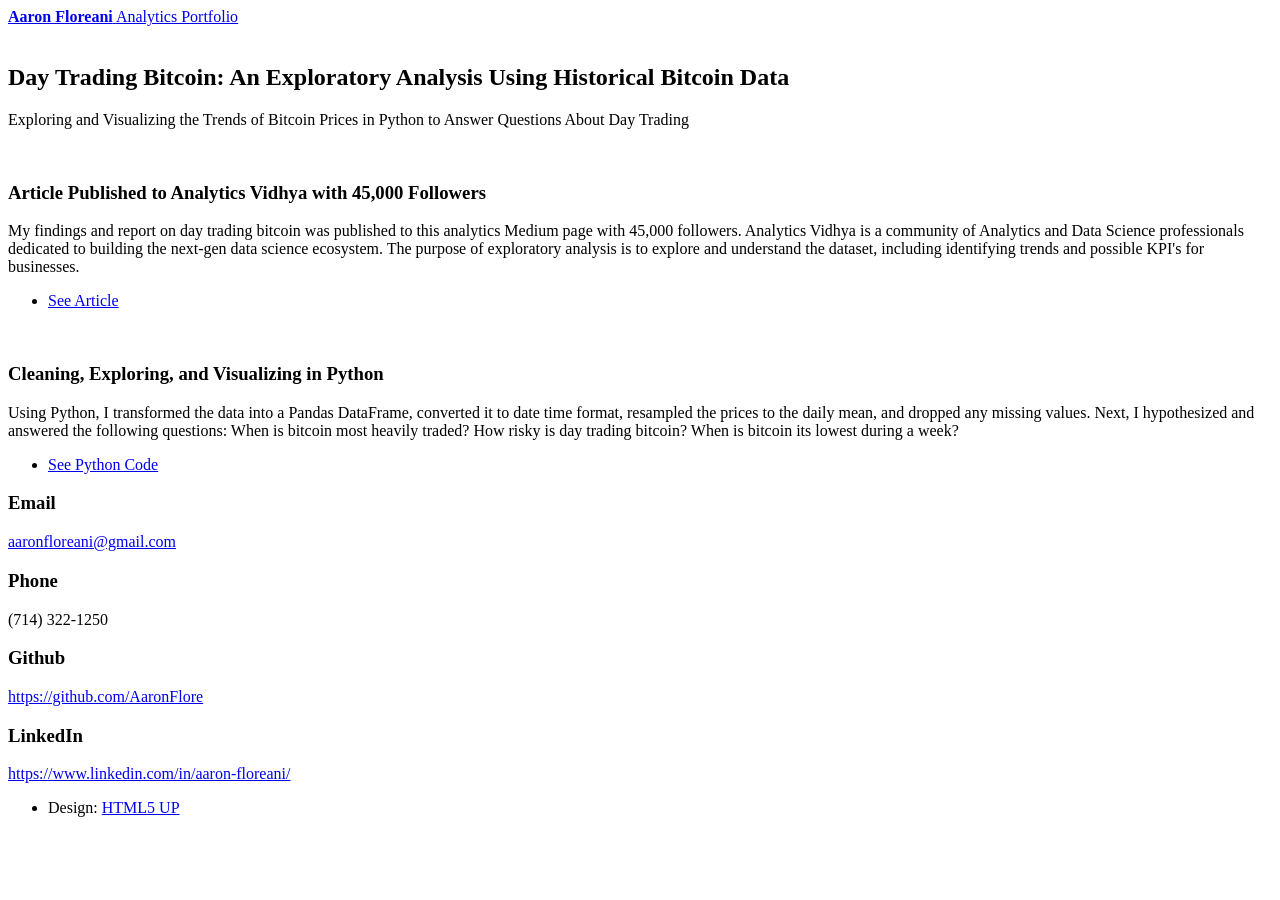
==== landing.html @ 917dc2bc "Add files via upload Initial Commit" ====
<!DOCTYPE HTML>
<!--
	Forty by HTML5 UP
	html5up.net | @ajlkn
	Free for personal and commercial use under the CCA 3.0 license (html5up.net/license)
-->
<html>
	<head>
		<title>Landing - Forty by HTML5 UP</title>
		<meta charset="utf-8" />
		<meta name="viewport" content="width=device-width, initial-scale=1, user-scalable=no" />
		<link rel="stylesheet" href="assets/css/main.css" />
		<noscript><link rel="stylesheet" href="assets/css/noscript.css" /></noscript>
	</head>
	<body class="is-preload">

		<!-- Wrapper -->
			<div id="wrapper">

				<!-- Header -->
				<!-- Note: The "styleN" class below should match that of the banner element. -->
					<header id="header" class="alt style1">
						<a href="index.html" class="logo"><strong>Aaron Floreani</strong> <span>Analytics Portfolio</span></a>
						
					</header>

				

				<!-- Banner -->
				<!-- Note: The "styleN" class below should match that of the header element. -->
					<section id="banner" class="style1">
						<div class="inner">
							<span class="image">
								<img src="images/pic07.jpg" alt="" />
							</span>
							<header class="major">
								<h1>Day Trading Bitcoin: An Exploratory Analysis Using Historical Bitcoin Data</h1>
							</header>
							<div class="content">
								<p>Exploring and Visualizing the Trends of Bitcoin Prices in Python to Answer Questions About Day Trading</p>
							</div>
						</div>
					</section>

				<!-- Main -->
					<div id="main">

						<!-- Two -->
							<section id="two" class="spotlights">
								<section>
									<a href="generic.html" class="image">
										<img src="images/pic01.jpg" alt="" data-position="center center" />
									</a>
									<div class="content">
										<div class="inner">
											<header class="major">
												<h3>Article Published to Analytics Vidhya with 45,000 Followers</h3>
											</header>
											<p> My findings and report on day trading bitcoin was published to this analytics Medium page with 45,000 followers. Analytics Vidhya is a community of Analytics and Data Science professionals dedicated to building the next-gen data science ecosystem. The purpose of exploratory analysis is to explore and understand the dataset, including identifying trends and possible KPI's for businesses. </p>
											<ul class="actions">
												<li><a href="https://medium.com/analytics-vidhya/day-trading-bitcoin-an-exploratory-analysis-using-historical-bitcoin-data-c0865383ebf5" class="button">See Article</a></li>
											</ul>
										</div>
									</div>
								</section>
								<section>
									<a href="generic.html" class="image">
										<img src="images/pic13.jpg" alt="" data-position="top center" />
									</a>
									<div class="content">
										<div class="inner">
											<header class="major">
												<h3>Cleaning, Exploring, and Visualizing in Python</h3>
											</header>
											<p> Using Python, I transformed the data into a Pandas DataFrame, converted it to date time format, resampled the prices to the daily mean, and dropped any missing values. Next, I hypothesized and answered the following questions: When is bitcoin most heavily traded? How risky is day trading bitcoin? When is bitcoin its lowest during a week?</p>
											<ul class="actions">
												<li><a href="https://github.com/AaronFlore/Bitcoin-Exploratory-Data-Analysis-Project" class="button">See Python Code</a></li>
											</ul>
										</div>
									</div>
								</section>
								
							</section>

					</div>

				<!-- Contact -->
				<section id="contact">
					<div class="inner">
						
						<section class="split">
							<section>
								<div class="contact-method">
									<span class="icon solid alt fa-envelope"></span>
									<h3>Email</h3>
									<a href="mailto:aaronfloreani@gmail.com">aaronfloreani@gmail.com</a>
								</div>
							</section>
							<section>
								<div class="contact-method">
									<span class="icon solid alt fa-phone"></span>
									<h3>Phone</h3>
									<span>(714) 322-1250 </span>
								</div>
							</section>
							<section>
								<div class="contact-method">
									<span class="icon brands alt fa-github"></span>
									<h3>Github</h3>
									<a href="https://github.com/AaronFlore"> https://github.com/AaronFlore</a>
								</div>
							</section>
							<section>
								<div class="contact-method">
									<span class="icon brands alt fa-linkedin-in"></span>
									<h3>LinkedIn</h3>
									<a href="https://www.linkedin.com/in/aaron-floreani/">https://www.linkedin.com/in/aaron-floreani/</a>
								</div>
							</section>
						</section>
					</div>
				</section>

				<!-- Footer -->
					<footer id="footer">
						<div class="inner">
							<ul class="copyright">
								<li>Design: <a href="https://html5up.net">HTML5 UP</a></li>
							</ul>
						</div>
					</footer>

			</div>

		<!-- Scripts -->
			<script src="assets/js/jquery.min.js"></script>
			<script src="assets/js/jquery.scrolly.min.js"></script>
			<script src="assets/js/jquery.scrollex.min.js"></script>
			<script src="assets/js/browser.min.js"></script>
			<script src="assets/js/breakpoints.min.js"></script>
			<script src="assets/js/util.js"></script>
			<script src="assets/js/main.js"></script>

	</body>
</html>
---- assets/css/main.css ----
@import url(fontawesome-all.min.css);
@import url("https://fonts.googleapis.com/css?family=Source+Sans+Pro:300,300italic,600,600italic");

/*
	Forty by HTML5 UP
	html5up.net | @ajlkn
	Free for personal and commercial use under the CCA 3.0 license (html5up.net/license)
*/

html, body, div, span, applet, object,
iframe, h1, h2, h3, h4, h5, h6, p, blockquote,
pre, a, abbr, acronym, address, big, cite,
code, del, dfn, em, img, ins, kbd, q, s, samp,
small, strike, strong, sub, sup, tt, var, b,
u, i, center, dl, dt, dd, ol, ul, li, fieldset,
form, label, legend, table, caption, tbody,
tfoot, thead, tr, th, td, article, aside,
canvas, details, embed, figure, figcaption,
footer, header, hgroup, menu, nav, output, ruby,
section, summary, time, mark, audio, video {
	margin: 0;
	padding: 0;
	border: 0;
	font-size: 100%;
	font: inherit;
	vertical-align: baseline;}

article, aside, details, figcaption, figure,
footer, header, hgroup, menu, nav, section {
	display: block;}

body {
	line-height: 1;
}

ol, ul {
	list-style: none;
}

blockquote, q {
	quotes: none;
}

	blockquote:before, blockquote:after, q:before, q:after {
		content: '';
		content: none;
	}

table {
	border-collapse: collapse;
	border-spacing: 0;
}

body {
	-webkit-text-size-adjust: none;
}

mark {
	background-color: transparent;
	color: inherit;
}

input::-moz-focus-inner {
	border: 0;
	padding: 0;
}

input, select, textarea {
	-moz-appearance: none;
	-webkit-appearance: none;
	-ms-appearance: none;
	appearance: none;
}

/* Basic */

	@-ms-viewport {
		width: device-width;
	}

	body {
		-ms-overflow-style: scrollbar;
	}

	@media screen and (max-width: 480px) {

		html, body {
			min-width: 320px;
		}

	}

	html {
		box-sizing: border-box;
	}

	*, *:before, *:after {
		box-sizing: inherit;
	}

	body {
		background: #242943;
	}

		body.is-preload *, body.is-preload *:before, body.is-preload *:after {
			-moz-animation: none !important;
			-webkit-animation: none !important;
			-ms-animation: none !important;
			animation: none !important;
			-moz-transition: none !important;
			-webkit-transition: none !important;
			-ms-transition: none !important;
			transition: none !important;
		}

/* Type */

	body, input, select, textarea {
		color: #ffffff;
		font-family: "Source Sans Pro", Helvetica, sans-serif;
		font-size: 17pt;
		font-weight: 300;
		letter-spacing: 0.025em;
		line-height: 1.65;
	}

		@media screen and (max-width: 1680px) {

			body, input, select, textarea {
				font-size: 14pt;
			}

		}

		@media screen and (max-width: 1280px) {

			body, input, select, textarea {
				font-size: 12pt;
			}

		}

		@media screen and (max-width: 360px) {

			body, input, select, textarea {
				font-size: 11pt;
			}

		}

	a {
		-moz-transition: color 0.2s ease-in-out, border-bottom-color 0.2s ease-in-out;
		-webkit-transition: color 0.2s ease-in-out, border-bottom-color 0.2s ease-in-out;
		-ms-transition: color 0.2s ease-in-out, border-bottom-color 0.2s ease-in-out;
		transition: color 0.2s ease-in-out, border-bottom-color 0.2s ease-in-out;
		border-bottom: dotted 1px;
		color: inherit;
		text-decoration: none;
	}

		a:hover {
			border-bottom-color: transparent;
			color: #9bf1ff !important;
		}

		a:active {
			color: #53e3fb !important;
		}

	strong, b {
		color: #ffffff;
		font-weight: 600;
	}

	em, i {
		font-style: italic;
	}

	p {
		margin: 0 0 2em 0;
	}

	h1, h2, h3, h4, h5, h6 {
		color: #ffffff;
		font-weight: 600;
		line-height: 1.65;
		margin: 0 0 1em 0;
	}

		h1 a, h2 a, h3 a, h4 a, h5 a, h6 a {
			color: inherit;
			border-bottom: 0;
		}

	h1 {
		font-size: 2.5em;
	}

	h2 {
		font-size: 1.75em;
	}

	h3 {
		font-size: 1.35em;
	}

	h4 {
		font-size: 1.1em;
	}

	h5 {
		font-size: 0.9em;
	}

	h6 {
		font-size: 0.7em;
	}

	@media screen and (max-width: 736px) {

		h1 {
			font-size: 2em;
		}

		h2 {
			font-size: 1.5em;
		}

		h3 {
			font-size: 1.25em;
		}

	}

	sub {
		font-size: 0.8em;
		position: relative;
		top: 0.5em;
	}

	sup {
		font-size: 0.8em;
		position: relative;
		top: -0.5em;
	}

	blockquote {
		border-left: solid 4px rgba(212, 212, 255, 0.1);
		font-style: italic;
		margin: 0 0 2em 0;
		padding: 0.5em 0 0.5em 2em;
	}

	code {
		background: rgba(212, 212, 255, 0.035);
		font-family: "Courier New", monospace;
		font-size: 0.9em;
		margin: 0 0.25em;
		padding: 0.25em 0.65em;
	}

	pre {
		-webkit-overflow-scrolling: touch;
		font-family: "Courier New", monospace;
		font-size: 0.9em;
		margin: 0 0 2em 0;
	}

		pre code {
			display: block;
			line-height: 1.75;
			padding: 1em 1.5em;
			overflow-x: auto;
		}

	hr {
		border: 0;
		border-bottom: solid 1px rgba(212, 212, 255, 0.1);
		margin: 2em 0;
	}

		hr.major {
			margin: 3em 0;
		}

	.align-left {
		text-align: left;
	}

	.align-center {
		text-align: center;
	}

	.align-right {
		text-align: right;
	}

/* Row */

	.row {
		display: flex;
		flex-wrap: wrap;
		box-sizing: border-box;
		align-items: stretch;
	}

		.row > * {
			box-sizing: border-box;
		}

		.row.gtr-uniform > * > :last-child {
			margin-bottom: 0;
		}

		.row.aln-left {
			justify-content: flex-start;
		}

		.row.aln-center {
			justify-content: center;
		}

		.row.aln-right {
			justify-content: flex-end;
		}

		.row.aln-top {
			align-items: flex-start;
		}

		.row.aln-middle {
			align-items: center;
		}

		.row.aln-bottom {
			align-items: flex-end;
		}

		.row > .imp {
			order: -1;
		}

		.row > .col-1 {
			width: 8.33333%;
		}

		.row > .off-1 {
			margin-left: 8.33333%;
		}

		.row > .col-2 {
			width: 16.66667%;
		}

		.row > .off-2 {
			margin-left: 16.66667%;
		}

		.row > .col-3 {
			width: 25%;
		}

		.row > .off-3 {
			margin-left: 25%;
		}

		.row > .col-4 {
			width: 33.33333%;
		}

		.row > .off-4 {
			margin-left: 33.33333%;
		}

		.row > .col-5 {
			width: 41.66667%;
		}

		.row > .off-5 {
			margin-left: 41.66667%;
		}

		.row > .col-6 {
			width: 50%;
		}

		.row > .off-6 {
			margin-left: 50%;
		}

		.row > .col-7 {
			width: 58.33333%;
		}

		.row > .off-7 {
			margin-left: 58.33333%;
		}

		.row > .col-8 {
			width: 66.66667%;
		}

		.row > .off-8 {
			margin-left: 66.66667%;
		}

		.row > .col-9 {
			width: 75%;
		}

		.row > .off-9 {
			margin-left: 75%;
		}

		.row > .col-10 {
			width: 83.33333%;
		}

		.row > .off-10 {
			margin-left: 83.33333%;
		}

		.row > .col-11 {
			width: 91.66667%;
		}

		.row > .off-11 {
			margin-left: 91.66667%;
		}

		.row > .col-12 {
			width: 100%;
		}

		.row > .off-12 {
			margin-left: 100%;
		}

		.row.gtr-0 {
			margin-top: 0;
			margin-left: 0em;
		}

			.row.gtr-0 > * {
				padding: 0 0 0 0em;
			}

			.row.gtr-0.gtr-uniform {
				margin-top: 0em;
			}

				.row.gtr-0.gtr-uniform > * {
					padding-top: 0em;
				}

		.row.gtr-25 {
			margin-top: 0;
			margin-left: -0.5em;
		}

			.row.gtr-25 > * {
				padding: 0 0 0 0.5em;
			}

			.row.gtr-25.gtr-uniform {
				margin-top: -0.5em;
			}

				.row.gtr-25.gtr-uniform > * {
					padding-top: 0.5em;
				}

		.row.gtr-50 {
			margin-top: 0;
			margin-left: -1em;
		}

			.row.gtr-50 > * {
				padding: 0 0 0 1em;
			}

			.row.gtr-50.gtr-uniform {
				margin-top: -1em;
			}

				.row.gtr-50.gtr-uniform > * {
					padding-top: 1em;
				}

		.row {
			margin-top: 0;
			margin-left: -2em;
		}

			.row > * {
				padding: 0 0 0 2em;
			}

			.row.gtr-uniform {
				margin-top: -2em;
			}

				.row.gtr-uniform > * {
					padding-top: 2em;
				}

		.row.gtr-150 {
			margin-top: 0;
			margin-left: -3em;
		}

			.row.gtr-150 > * {
				padding: 0 0 0 3em;
			}

			.row.gtr-150.gtr-uniform {
				margin-top: -3em;
			}

				.row.gtr-150.gtr-uniform > * {
					padding-top: 3em;
				}

		.row.gtr-200 {
			margin-top: 0;
			margin-left: -4em;
		}

			.row.gtr-200 > * {
				padding: 0 0 0 4em;
			}

			.row.gtr-200.gtr-uniform {
				margin-top: -4em;
			}

				.row.gtr-200.gtr-uniform > * {
					padding-top: 4em;
				}

		@media screen and (max-width: 1680px) {

			.row {
				display: flex;
				flex-wrap: wrap;
				box-sizing: border-box;
				align-items: stretch;
			}

				.row > * {
					box-sizing: border-box;
				}

				.row.gtr-uniform > * > :last-child {
					margin-bottom: 0;
				}

				.row.aln-left {
					justify-content: flex-start;
				}

				.row.aln-center {
					justify-content: center;
				}

				.row.aln-right {
					justify-content: flex-end;
				}

				.row.aln-top {
					align-items: flex-start;
				}

				.row.aln-middle {
					align-items: center;
				}

				.row.aln-bottom {
					align-items: flex-end;
				}

				.row > .imp-xlarge {
					order: -1;
				}

				.row > .col-1-xlarge {
					width: 8.33333%;
				}

				.row > .off-1-xlarge {
					margin-left: 8.33333%;
				}

				.row > .col-2-xlarge {
					width: 16.66667%;
				}

				.row > .off-2-xlarge {
					margin-left: 16.66667%;
				}

				.row > .col-3-xlarge {
					width: 25%;
				}

				.row > .off-3-xlarge {
					margin-left: 25%;
				}

				.row > .col-4-xlarge {
					width: 33.33333%;
				}

				.row > .off-4-xlarge {
					margin-left: 33.33333%;
				}

				.row > .col-5-xlarge {
					width: 41.66667%;
				}

				.row > .off-5-xlarge {
					margin-left: 41.66667%;
				}

				.row > .col-6-xlarge {
					width: 50%;
				}

				.row > .off-6-xlarge {
					margin-left: 50%;
				}

				.row > .col-7-xlarge {
					width: 58.33333%;
				}

				.row > .off-7-xlarge {
					margin-left: 58.33333%;
				}

				.row > .col-8-xlarge {
					width: 66.66667%;
				}

				.row > .off-8-xlarge {
					margin-left: 66.66667%;
				}

				.row > .col-9-xlarge {
					width: 75%;
				}

				.row > .off-9-xlarge {
					margin-left: 75%;
				}

				.row > .col-10-xlarge {
					width: 83.33333%;
				}

				.row > .off-10-xlarge {
					margin-left: 83.33333%;
				}

				.row > .col-11-xlarge {
					width: 91.66667%;
				}

				.row > .off-11-xlarge {
					margin-left: 91.66667%;
				}

				.row > .col-12-xlarge {
					width: 100%;
				}

				.row > .off-12-xlarge {
					margin-left: 100%;
				}

				.row.gtr-0 {
					margin-top: 0;
					margin-left: 0em;
				}

					.row.gtr-0 > * {
						padding: 0 0 0 0em;
					}

					.row.gtr-0.gtr-uniform {
						margin-top: 0em;
					}

						.row.gtr-0.gtr-uniform > * {
							padding-top: 0em;
						}

				.row.gtr-25 {
					margin-top: 0;
					margin-left: -0.5em;
				}

					.row.gtr-25 > * {
						padding: 0 0 0 0.5em;
					}

					.row.gtr-25.gtr-uniform {
						margin-top: -0.5em;
					}

						.row.gtr-25.gtr-uniform > * {
							padding-top: 0.5em;
						}

				.row.gtr-50 {
					margin-top: 0;
					margin-left: -1em;
				}

					.row.gtr-50 > * {
						padding: 0 0 0 1em;
					}

					.row.gtr-50.gtr-uniform {
						margin-top: -1em;
					}

						.row.gtr-50.gtr-uniform > * {
							padding-top: 1em;
						}

				.row {
					margin-top: 0;
					margin-left: -2em;
				}

					.row > * {
						padding: 0 0 0 2em;
					}

					.row.gtr-uniform {
						margin-top: -2em;
					}

						.row.gtr-uniform > * {
							padding-top: 2em;
						}

				.row.gtr-150 {
					margin-top: 0;
					margin-left: -3em;
				}

					.row.gtr-150 > * {
						padding: 0 0 0 3em;
					}

					.row.gtr-150.gtr-uniform {
						margin-top: -3em;
					}

						.row.gtr-150.gtr-uniform > * {
							padding-top: 3em;
						}

				.row.gtr-200 {
					margin-top: 0;
					margin-left: -4em;
				}

					.row.gtr-200 > * {
						padding: 0 0 0 4em;
					}

					.row.gtr-200.gtr-uniform {
						margin-top: -4em;
					}

						.row.gtr-200.gtr-uniform > * {
							padding-top: 4em;
						}

		}

		@media screen and (max-width: 1280px) {

			.row {
				display: flex;
				flex-wrap: wrap;
				box-sizing: border-box;
				align-items: stretch;
			}

				.row > * {
					box-sizing: border-box;
				}

				.row.gtr-uniform > * > :last-child {
					margin-bottom: 0;
				}

				.row.aln-left {
					justify-content: flex-start;
				}

				.row.aln-center {
					justify-content: center;
				}

				.row.aln-right {
					justify-content: flex-end;
				}

				.row.aln-top {
					align-items: flex-start;
				}

				.row.aln-middle {
					align-items: center;
				}

				.row.aln-bottom {
					align-items: flex-end;
				}

				.row > .imp-large {
					order: -1;
				}

				.row > .col-1-large {
					width: 8.33333%;
				}

				.row > .off-1-large {
					margin-left: 8.33333%;
				}

				.row > .col-2-large {
					width: 16.66667%;
				}

				.row > .off-2-large {
					margin-left: 16.66667%;
				}

				.row > .col-3-large {
					width: 25%;
				}

				.row > .off-3-large {
					margin-left: 25%;
				}

				.row > .col-4-large {
					width: 33.33333%;
				}

				.row > .off-4-large {
					margin-left: 33.33333%;
				}

				.row > .col-5-large {
					width: 41.66667%;
				}

				.row > .off-5-large {
					margin-left: 41.66667%;
				}

				.row > .col-6-large {
					width: 50%;
				}

				.row > .off-6-large {
					margin-left: 50%;
				}

				.row > .col-7-large {
					width: 58.33333%;
				}

				.row > .off-7-large {
					margin-left: 58.33333%;
				}

				.row > .col-8-large {
					width: 66.66667%;
				}

				.row > .off-8-large {
					margin-left: 66.66667%;
				}

				.row > .col-9-large {
					width: 75%;
				}

				.row > .off-9-large {
					margin-left: 75%;
				}

				.row > .col-10-large {
					width: 83.33333%;
				}

				.row > .off-10-large {
					margin-left: 83.33333%;
				}

				.row > .col-11-large {
					width: 91.66667%;
				}

				.row > .off-11-large {
					margin-left: 91.66667%;
				}

				.row > .col-12-large {
					width: 100%;
				}

				.row > .off-12-large {
					margin-left: 100%;
				}

				.row.gtr-0 {
					margin-top: 0;
					margin-left: 0em;
				}

					.row.gtr-0 > * {
						padding: 0 0 0 0em;
					}

					.row.gtr-0.gtr-uniform {
						margin-top: 0em;
					}

						.row.gtr-0.gtr-uniform > * {
							padding-top: 0em;
						}

				.row.gtr-25 {
					margin-top: 0;
					margin-left: -0.375em;
				}

					.row.gtr-25 > * {
						padding: 0 0 0 0.375em;
					}

					.row.gtr-25.gtr-uniform {
						margin-top: -0.375em;
					}

						.row.gtr-25.gtr-uniform > * {
							padding-top: 0.375em;
						}

				.row.gtr-50 {
					margin-top: 0;
					margin-left: -0.75em;
				}

					.row.gtr-50 > * {
						padding: 0 0 0 0.75em;
					}

					.row.gtr-50.gtr-uniform {
						margin-top: -0.75em;
					}

						.row.gtr-50.gtr-uniform > * {
							padding-top: 0.75em;
						}

				.row {
					margin-top: 0;
					margin-left: -1.5em;
				}

					.row > * {
						padding: 0 0 0 1.5em;
					}

					.row.gtr-uniform {
						margin-top: -1.5em;
					}

						.row.gtr-uniform > * {
							padding-top: 1.5em;
						}

				.row.gtr-150 {
					margin-top: 0;
					margin-left: -2.25em;
				}

					.row.gtr-150 > * {
						padding: 0 0 0 2.25em;
					}

					.row.gtr-150.gtr-uniform {
						margin-top: -2.25em;
					}

						.row.gtr-150.gtr-uniform > * {
							padding-top: 2.25em;
						}

				.row.gtr-200 {
					margin-top: 0;
					margin-left: -3em;
				}

					.row.gtr-200 > * {
						padding: 0 0 0 3em;
					}

					.row.gtr-200.gtr-uniform {
						margin-top: -3em;
					}

						.row.gtr-200.gtr-uniform > * {
							padding-top: 3em;
						}

		}

		@media screen and (max-width: 980px) {

			.row {
				display: flex;
				flex-wrap: wrap;
				box-sizing: border-box;
				align-items: stretch;
			}

				.row > * {
					box-sizing: border-box;
				}

				.row.gtr-uniform > * > :last-child {
					margin-bottom: 0;
				}

				.row.aln-left {
					justify-content: flex-start;
				}

				.row.aln-center {
					justify-content: center;
				}

				.row.aln-right {
					justify-content: flex-end;
				}

				.row.aln-top {
					align-items: flex-start;
				}

				.row.aln-middle {
					align-items: center;
				}

				.row.aln-bottom {
					align-items: flex-end;
				}

				.row > .imp-medium {
					order: -1;
				}

				.row > .col-1-medium {
					width: 8.33333%;
				}

				.row > .off-1-medium {
					margin-left: 8.33333%;
				}

				.row > .col-2-medium {
					width: 16.66667%;
				}

				.row > .off-2-medium {
					margin-left: 16.66667%;
				}

				.row > .col-3-medium {
					width: 25%;
				}

				.row > .off-3-medium {
					margin-left: 25%;
				}

				.row > .col-4-medium {
					width: 33.33333%;
				}

				.row > .off-4-medium {
					margin-left: 33.33333%;
				}

				.row > .col-5-medium {
					width: 41.66667%;
				}

				.row > .off-5-medium {
					margin-left: 41.66667%;
				}

				.row > .col-6-medium {
					width: 50%;
				}

				.row > .off-6-medium {
					margin-left: 50%;
				}

				.row > .col-7-medium {
					width: 58.33333%;
				}

				.row > .off-7-medium {
					margin-left: 58.33333%;
				}

				.row > .col-8-medium {
					width: 66.66667%;
				}

				.row > .off-8-medium {
					margin-left: 66.66667%;
				}

				.row > .col-9-medium {
					width: 75%;
				}

				.row > .off-9-medium {
					margin-left: 75%;
				}

				.row > .col-10-medium {
					width: 83.33333%;
				}

				.row > .off-10-medium {
					margin-left: 83.33333%;
				}

				.row > .col-11-medium {
					width: 91.66667%;
				}

				.row > .off-11-medium {
					margin-left: 91.66667%;
				}

				.row > .col-12-medium {
					width: 100%;
				}

				.row > .off-12-medium {
					margin-left: 100%;
				}

				.row.gtr-0 {
					margin-top: 0;
					margin-left: 0em;
				}

					.row.gtr-0 > * {
						padding: 0 0 0 0em;
					}

					.row.gtr-0.gtr-uniform {
						margin-top: 0em;
					}

						.row.gtr-0.gtr-uniform > * {
							padding-top: 0em;
						}

				.row.gtr-25 {
					margin-top: 0;
					margin-left: -0.375em;
				}

					.row.gtr-25 > * {
						padding: 0 0 0 0.375em;
					}

					.row.gtr-25.gtr-uniform {
						margin-top: -0.375em;
					}

						.row.gtr-25.gtr-uniform > * {
							padding-top: 0.375em;
						}

				.row.gtr-50 {
					margin-top: 0;
					margin-left: -0.75em;
				}

					.row.gtr-50 > * {
						padding: 0 0 0 0.75em;
					}

					.row.gtr-50.gtr-uniform {
						margin-top: -0.75em;
					}

						.row.gtr-50.gtr-uniform > * {
							padding-top: 0.75em;
						}

				.row {
					margin-top: 0;
					margin-left: -1.5em;
				}

					.row > * {
						padding: 0 0 0 1.5em;
					}

					.row.gtr-uniform {
						margin-top: -1.5em;
					}

						.row.gtr-uniform > * {
							padding-top: 1.5em;
						}

				.row.gtr-150 {
					margin-top: 0;
					margin-left: -2.25em;
				}

					.row.gtr-150 > * {
						padding: 0 0 0 2.25em;
					}

					.row.gtr-150.gtr-uniform {
						margin-top: -2.25em;
					}

						.row.gtr-150.gtr-uniform > * {
							padding-top: 2.25em;
						}

				.row.gtr-200 {
					margin-top: 0;
					margin-left: -3em;
				}

					.row.gtr-200 > * {
						padding: 0 0 0 3em;
					}

					.row.gtr-200.gtr-uniform {
						margin-top: -3em;
					}

						.row.gtr-200.gtr-uniform > * {
							padding-top: 3em;
						}

		}

		@media screen and (max-width: 736px) {

			.row {
				display: flex;
				flex-wrap: wrap;
				box-sizing: border-box;
				align-items: stretch;
			}

				.row > * {
					box-sizing: border-box;
				}

				.row.gtr-uniform > * > :last-child {
					margin-bottom: 0;
				}

				.row.aln-left {
					justify-content: flex-start;
				}

				.row.aln-center {
					justify-content: center;
				}

				.row.aln-right {
					justify-content: flex-end;
				}

				.row.aln-top {
					align-items: flex-start;
				}

				.row.aln-middle {
					align-items: center;
				}

				.row.aln-bottom {
					align-items: flex-end;
				}

				.row > .imp-small {
					order: -1;
				}

				.row > .col-1-small {
					width: 8.33333%;
				}

				.row > .off-1-small {
					margin-left: 8.33333%;
				}

				.row > .col-2-small {
					width: 16.66667%;
				}

				.row > .off-2-small {
					margin-left: 16.66667%;
				}

				.row > .col-3-small {
					width: 25%;
				}

				.row > .off-3-small {
					margin-left: 25%;
				}

				.row > .col-4-small {
					width: 33.33333%;
				}

				.row > .off-4-small {
					margin-left: 33.33333%;
				}

				.row > .col-5-small {
					width: 41.66667%;
				}

				.row > .off-5-small {
					margin-left: 41.66667%;
				}

				.row > .col-6-small {
					width: 50%;
				}

				.row > .off-6-small {
					margin-left: 50%;
				}

				.row > .col-7-small {
					width: 58.33333%;
				}

				.row > .off-7-small {
					margin-left: 58.33333%;
				}

				.row > .col-8-small {
					width: 66.66667%;
				}

				.row > .off-8-small {
					margin-left: 66.66667%;
				}

				.row > .col-9-small {
					width: 75%;
				}

				.row > .off-9-small {
					margin-left: 75%;
				}

				.row > .col-10-small {
					width: 83.33333%;
				}

				.row > .off-10-small {
					margin-left: 83.33333%;
				}

				.row > .col-11-small {
					width: 91.66667%;
				}

				.row > .off-11-small {
					margin-left: 91.66667%;
				}

				.row > .col-12-small {
					width: 100%;
				}

				.row > .off-12-small {
					margin-left: 100%;
				}

				.row.gtr-0 {
					margin-top: 0;
					margin-left: 0em;
				}

					.row.gtr-0 > * {
						padding: 0 0 0 0em;
					}

					.row.gtr-0.gtr-uniform {
						margin-top: 0em;
					}

						.row.gtr-0.gtr-uniform > * {
							padding-top: 0em;
						}

				.row.gtr-25 {
					margin-top: 0;
					margin-left: -0.3125em;
				}

					.row.gtr-25 > * {
						padding: 0 0 0 0.3125em;
					}

					.row.gtr-25.gtr-uniform {
						margin-top: -0.3125em;
					}

						.row.gtr-25.gtr-uniform > * {
							padding-top: 0.3125em;
						}

				.row.gtr-50 {
					margin-top: 0;
					margin-left: -0.625em;
				}

					.row.gtr-50 > * {
						padding: 0 0 0 0.625em;
					}

					.row.gtr-50.gtr-uniform {
						margin-top: -0.625em;
					}

						.row.gtr-50.gtr-uniform > * {
							padding-top: 0.625em;
						}

				.row {
					margin-top: 0;
					margin-left: -1.25em;
				}

					.row > * {
						padding: 0 0 0 1.25em;
					}

					.row.gtr-uniform {
						margin-top: -1.25em;
					}

						.row.gtr-uniform > * {
							padding-top: 1.25em;
						}

				.row.gtr-150 {
					margin-top: 0;
					margin-left: -1.875em;
				}

					.row.gtr-150 > * {
						padding: 0 0 0 1.875em;
					}

					.row.gtr-150.gtr-uniform {
						margin-top: -1.875em;
					}

						.row.gtr-150.gtr-uniform > * {
							padding-top: 1.875em;
						}

				.row.gtr-200 {
					margin-top: 0;
					margin-left: -2.5em;
				}

					.row.gtr-200 > * {
						padding: 0 0 0 2.5em;
					}

					.row.gtr-200.gtr-uniform {
						margin-top: -2.5em;
					}

						.row.gtr-200.gtr-uniform > * {
							padding-top: 2.5em;
						}

		}

		@media screen and (max-width: 480px) {

			.row {
				display: flex;
				flex-wrap: wrap;
				box-sizing: border-box;
				align-items: stretch;
			}

				.row > * {
					box-sizing: border-box;
				}

				.row.gtr-uniform > * > :last-child {
					margin-bottom: 0;
				}

				.row.aln-left {
					justify-content: flex-start;
				}

				.row.aln-center {
					justify-content: center;
				}

				.row.aln-right {
					justify-content: flex-end;
				}

				.row.aln-top {
					align-items: flex-start;
				}

				.row.aln-middle {
					align-items: center;
				}

				.row.aln-bottom {
					align-items: flex-end;
				}

				.row > .imp-xsmall {
					order: -1;
				}

				.row > .col-1-xsmall {
					width: 8.33333%;
				}

				.row > .off-1-xsmall {
					margin-left: 8.33333%;
				}

				.row > .col-2-xsmall {
					width: 16.66667%;
				}

				.row > .off-2-xsmall {
					margin-left: 16.66667%;
				}

				.row > .col-3-xsmall {
					width: 25%;
				}

				.row > .off-3-xsmall {
					margin-left: 25%;
				}

				.row > .col-4-xsmall {
					width: 33.33333%;
				}

				.row > .off-4-xsmall {
					margin-left: 33.33333%;
				}

				.row > .col-5-xsmall {
					width: 41.66667%;
				}

				.row > .off-5-xsmall {
					margin-left: 41.66667%;
				}

				.row > .col-6-xsmall {
					width: 50%;
				}

				.row > .off-6-xsmall {
					margin-left: 50%;
				}

				.row > .col-7-xsmall {
					width: 58.33333%;
				}

				.row > .off-7-xsmall {
					margin-left: 58.33333%;
				}

				.row > .col-8-xsmall {
					width: 66.66667%;
				}

				.row > .off-8-xsmall {
					margin-left: 66.66667%;
				}

				.row > .col-9-xsmall {
					width: 75%;
				}

				.row > .off-9-xsmall {
					margin-left: 75%;
				}

				.row > .col-10-xsmall {
					width: 83.33333%;
				}

				.row > .off-10-xsmall {
					margin-left: 83.33333%;
				}

				.row > .col-11-xsmall {
					width: 91.66667%;
				}

				.row > .off-11-xsmall {
					margin-left: 91.66667%;
				}

				.row > .col-12-xsmall {
					width: 100%;
				}

				.row > .off-12-xsmall {
					margin-left: 100%;
				}

				.row.gtr-0 {
					margin-top: 0;
					margin-left: 0em;
				}

					.row.gtr-0 > * {
						padding: 0 0 0 0em;
					}

					.row.gtr-0.gtr-uniform {
						margin-top: 0em;
					}

						.row.gtr-0.gtr-uniform > * {
							padding-top: 0em;
						}

				.row.gtr-25 {
					margin-top: 0;
					margin-left: -0.3125em;
				}

					.row.gtr-25 > * {
						padding: 0 0 0 0.3125em;
					}

					.row.gtr-25.gtr-uniform {
						margin-top: -0.3125em;
					}

						.row.gtr-25.gtr-uniform > * {
							padding-top: 0.3125em;
						}

				.row.gtr-50 {
					margin-top: 0;
					margin-left: -0.625em;
				}

					.row.gtr-50 > * {
						padding: 0 0 0 0.625em;
					}

					.row.gtr-50.gtr-uniform {
						margin-top: -0.625em;
					}

						.row.gtr-50.gtr-uniform > * {
							padding-top: 0.625em;
						}

				.row {
					margin-top: 0;
					margin-left: -1.25em;
				}

					.row > * {
						padding: 0 0 0 1.25em;
					}

					.row.gtr-uniform {
						margin-top: -1.25em;
					}

						.row.gtr-uniform > * {
							padding-top: 1.25em;
						}

				.row.gtr-150 {
					margin-top: 0;
					margin-left: -1.875em;
				}

					.row.gtr-150 > * {
						padding: 0 0 0 1.875em;
					}

					.row.gtr-150.gtr-uniform {
						margin-top: -1.875em;
					}

						.row.gtr-150.gtr-uniform > * {
							padding-top: 1.875em;
						}

				.row.gtr-200 {
					margin-top: 0;
					margin-left: -2.5em;
				}

					.row.gtr-200 > * {
						padding: 0 0 0 2.5em;
					}

					.row.gtr-200.gtr-uniform {
						margin-top: -2.5em;
					}

						.row.gtr-200.gtr-uniform > * {
							padding-top: 2.5em;
						}

		}

/* Section/Article */

	section.special, article.special {
		text-align: center;
	}

	header.major {
		width: -moz-max-content;
		width: -webkit-max-content;
		width: -ms-max-content;
		width: max-content;
		margin-bottom: 2em;
	}

		header.major > :first-child {
			margin-bottom: 0;
			width: calc(100% + 0.5em);
		}

			header.major > :first-child:after {
				content: '';
				background-color: #ffffff;
				display: block;
				height: 2px;
				margin: 0.325em 0 0.5em 0;
				width: 100%;
			}

		header.major > p {
			font-size: 0.7em;
			font-weight: 600;
			letter-spacing: 0.25em;
			margin-bottom: 0;
			text-transform: uppercase;
		}

		body.is-ie header.major > :first-child:after {
			max-width: 9em;
		}

		body.is-ie header.major > h1:after {
			max-width: 100% !important;
		}

	@media screen and (max-width: 736px) {

		header.major > p br {
			display: none;
		}

	}

/* Form */

	form {
		margin: 0 0 2em 0;
	}

		form > :last-child {
			margin-bottom: 0;
		}

		form > .fields {
			display: -moz-flex;
			display: -webkit-flex;
			display: -ms-flex;
			display: flex;
			-moz-flex-wrap: wrap;
			-webkit-flex-wrap: wrap;
			-ms-flex-wrap: wrap;
			flex-wrap: wrap;
			width: calc(100% + 3em);
			margin: -1.5em 0 2em -1.5em;
		}

			form > .fields > .field {
				-moz-flex-grow: 0;
				-webkit-flex-grow: 0;
				-ms-flex-grow: 0;
				flex-grow: 0;
				-moz-flex-shrink: 0;
				-webkit-flex-shrink: 0;
				-ms-flex-shrink: 0;
				flex-shrink: 0;
				padding: 1.5em 0 0 1.5em;
				width: calc(100% - 1.5em);
			}

				form > .fields > .field.half {
					width: calc(50% - 0.75em);
				}

				form > .fields > .field.third {
					width: calc(100%/3 - 0.5em);
				}

				form > .fields > .field.quarter {
					width: calc(25% - 0.375em);
				}

		@media screen and (max-width: 480px) {

			form > .fields {
				width: calc(100% + 3em);
				margin: -1.5em 0 2em -1.5em;
			}

				form > .fields > .field {
					padding: 1.5em 0 0 1.5em;
					width: calc(100% - 1.5em);
				}

					form > .fields > .field.half {
						width: calc(100% - 1.5em);
					}

					form > .fields > .field.third {
						width: calc(100% - 1.5em);
					}

					form > .fields > .field.quarter {
						width: calc(100% - 1.5em);
					}

		}

	label {
		color: #ffffff;
		display: block;
		font-size: 0.8em;
		font-weight: 600;
		letter-spacing: 0.25em;
		margin: 0 0 1em 0;
		text-transform: uppercase;
	}

	input[type="text"],
	input[type="password"],
	input[type="email"],
	input[type="tel"],
	input[type="search"],
	input[type="url"],
	select,
	textarea {
		-moz-appearance: none;
		-webkit-appearance: none;
		-ms-appearance: none;
		appearance: none;
		background: rgba(212, 212, 255, 0.035);
		border: none;
		border-radius: 0;
		color: inherit;
		display: block;
		outline: 0;
		padding: 0 1em;
		text-decoration: none;
		width: 100%;
	}

		input[type="text"]:invalid,
		input[type="password"]:invalid,
		input[type="email"]:invalid,
		input[type="tel"]:invalid,
		input[type="search"]:invalid,
		input[type="url"]:invalid,
		select:invalid,
		textarea:invalid {
			box-shadow: none;
		}

		input[type="text"]:focus,
		input[type="password"]:focus,
		input[type="email"]:focus,
		input[type="tel"]:focus,
		input[type="search"]:focus,
		input[type="url"]:focus,
		select:focus,
		textarea:focus {
			border-color: #9bf1ff;
			box-shadow: 0 0 0 2px #9bf1ff;
		}

	select {
		background-image: url("data:image/svg+xml;charset=utf8,%3Csvg xmlns='http://www.w3.org/2000/svg' width='40' height='40' preserveAspectRatio='none' viewBox='0 0 40 40'%3E%3Cpath d='M9.4,12.3l10.4,10.4l10.4-10.4c0.2-0.2,0.5-0.4,0.9-0.4c0.3,0,0.6,0.1,0.9,0.4l3.3,3.3c0.2,0.2,0.4,0.5,0.4,0.9 c0,0.4-0.1,0.6-0.4,0.9L20.7,31.9c-0.2,0.2-0.5,0.4-0.9,0.4c-0.3,0-0.6-0.1-0.9-0.4L4.3,17.3c-0.2-0.2-0.4-0.5-0.4-0.9 c0-0.4,0.1-0.6,0.4-0.9l3.3-3.3c0.2-0.2,0.5-0.4,0.9-0.4S9.1,12.1,9.4,12.3z' fill='rgba(212, 212, 255, 0.1)' /%3E%3C/svg%3E");
		background-size: 1.25rem;
		background-repeat: no-repeat;
		background-position: calc(100% - 1rem) center;
		height: 2.75em;
		padding-right: 2.75em;
		text-overflow: ellipsis;
	}

		select option {
			color: #ffffff;
			background: #242943;
		}

		select:focus::-ms-value {
			background-color: transparent;
		}

		select::-ms-expand {
			display: none;
		}

	input[type="text"],
	input[type="password"],
	input[type="email"],
	input[type="tel"],
	input[type="search"],
	input[type="url"],
	select {
		height: 2.75em;
	}

	textarea {
		padding: 0.75em 1em;
	}

	input[type="checkbox"],
	input[type="radio"] {
		-moz-appearance: none;
		-webkit-appearance: none;
		-ms-appearance: none;
		appearance: none;
		display: block;
		float: left;
		margin-right: -2em;
		opacity: 0;
		width: 1em;
		z-index: -1;
	}

		input[type="checkbox"] + label,
		input[type="radio"] + label {
			text-decoration: none;
			color: #ffffff;
			cursor: pointer;
			display: inline-block;
			font-weight: 300;
			padding-left: 2.65em;
			padding-right: 0.75em;
			position: relative;
		}

			input[type="checkbox"] + label:before,
			input[type="radio"] + label:before {
				-moz-osx-font-smoothing: grayscale;
				-webkit-font-smoothing: antialiased;
				display: inline-block;
				font-style: normal;
				font-variant: normal;
				text-rendering: auto;
				line-height: 1;
				text-transform: none !important;
				font-family: 'Font Awesome 5 Free';
				font-weight: 900;
			}

			input[type="checkbox"] + label:before,
			input[type="radio"] + label:before {
				background: rgba(212, 212, 255, 0.035);
				content: '';
				display: inline-block;
				font-size: 0.8em;
				height: 2.0625em;
				left: 0;
				letter-spacing: 0;
				line-height: 2.0625em;
				position: absolute;
				text-align: center;
				top: 0;
				width: 2.0625em;
			}

		input[type="checkbox"]:checked + label:before,
		input[type="radio"]:checked + label:before {
			background: #ffffff;
			border-color: #9bf1ff;
			content: '\f00c';
			color: #242943;
		}

		input[type="checkbox"]:focus + label:before,
		input[type="radio"]:focus + label:before {
			box-shadow: 0 0 0 2px #9bf1ff;
		}

	input[type="radio"] + label:before {
		border-radius: 100%;
	}

	::-webkit-input-placeholder {
		color: rgba(244, 244, 255, 0.2) !important;
		opacity: 1.0;
	}

	:-moz-placeholder {
		color: rgba(244, 244, 255, 0.2) !important;
		opacity: 1.0;
	}

	::-moz-placeholder {
		color: rgba(244, 244, 255, 0.2) !important;
		opacity: 1.0;
	}

	:-ms-input-placeholder {
		color: rgba(244, 244, 255, 0.2) !important;
		opacity: 1.0;
	}

/* Box */

	.box {
		border: solid 1px rgba(212, 212, 255, 0.1);
		margin-bottom: 2em;
		padding: 1.5em;
	}

		.box > :last-child,
		.box > :last-child > :last-child,
		.box > :last-child > :last-child > :last-child {
			margin-bottom: 0;
		}

		.box.alt {
			border: 0;
			border-radius: 0;
			padding: 0;
		}

/* Icon */

	.icon {
		text-decoration: none;
		border-bottom: none;
		position: relative;
	}

		.icon:before {
			-moz-osx-font-smoothing: grayscale;
			-webkit-font-smoothing: antialiased;
			display: inline-block;
			font-style: normal;
			font-variant: normal;
			text-rendering: auto;
			line-height: 1;
			text-transform: none !important;
			font-family: 'Font Awesome 5 Free';
			font-weight: 400;
		}

		.icon > .label {
			display: none;
		}

		.icon:before {
			line-height: inherit;
		}

		.icon.solid:before {
			font-weight: 900;
		}

		.icon.brands:before {
			font-family: 'Font Awesome 5 Brands';
		}

		.icon.alt:before {
			background-color: #ffffff;
			border-radius: 100%;
			color: #242943;
			display: inline-block;
			height: 2em;
			line-height: 2em;
			text-align: center;
			width: 2em;
		}

	a.icon.alt:before {
		-moz-transition: background-color 0.2s ease-in-out;
		-webkit-transition: background-color 0.2s ease-in-out;
		-ms-transition: background-color 0.2s ease-in-out;
		transition: background-color 0.2s ease-in-out;
	}

	a.icon.alt:hover:before {
		background-color: #6fc3df;
	}

	a.icon.alt:active:before {
		background-color: #37a6cb;
	}

/* Image */

	.image {
		border: 0;
		display: inline-block;
		position: relative;
	}

		.image img {
			display: block;
		}

		.image.left, .image.right {
			max-width: 30%;
		}

			.image.left img, .image.right img {
				width: 100%;
			}

		.image.left {
			float: left;
			margin: 0 1.5em 1.25em 0;
			top: 0.25em;
		}

		.image.right {
			float: right;
			margin: 0 0 1.25em 1.5em;
			top: 0.25em;
		}

		.image.fit {
			display: block;
			margin: 0 0 2em 0;
			width: 100%;
		}

			.image.fit img {
				width: 100%;
			}

		.image.main {
			display: block;
			margin: 2.5em 0;
			width: 100%;
		}

			.image.main img {
				width: 100%;
			}

			@media screen and (max-width: 736px) {

				.image.main {
					margin: 1.5em 0;
				}

			}

/* List */

	ol {
		list-style: decimal;
		margin: 0 0 2em 0;
		padding-left: 1.25em;
	}

		ol li {
			padding-left: 0.25em;
		}

	ul {
		list-style: disc;
		margin: 0 0 2em 0;
		padding-left: 1em;
	}

		ul li {
			padding-left: 0.5em;
		}

		ul.alt {
			list-style: none;
			padding-left: 0;
		}

			ul.alt li {
				border-top: solid 1px rgba(212, 212, 255, 0.1);
				padding: 0.5em 0;
			}

				ul.alt li:first-child {
					border-top: 0;
					padding-top: 0;
				}

	dl {
		margin: 0 0 2em 0;
	}

		dl dt {
			display: block;
			font-weight: 600;
			margin: 0 0 1em 0;
		}

		dl dd {
			margin-left: 2em;
		}

/* Actions */

	ul.actions {
		display: -moz-flex;
		display: -webkit-flex;
		display: -ms-flex;
		display: flex;
		cursor: default;
		list-style: none;
		margin-left: -1em;
		padding-left: 0;
	}

		ul.actions li {
			padding: 0 0 0 1em;
			vertical-align: middle;
		}

		ul.actions.special {
			-moz-justify-content: center;
			-webkit-justify-content: center;
			-ms-justify-content: center;
			justify-content: center;
			width: 100%;
			margin-left: 0;
		}

			ul.actions.special li:first-child {
				padding-left: 0;
			}

		ul.actions.stacked {
			-moz-flex-direction: column;
			-webkit-flex-direction: column;
			-ms-flex-direction: column;
			flex-direction: column;
			margin-left: 0;
		}

			ul.actions.stacked li {
				padding: 1.3em 0 0 0;
			}

				ul.actions.stacked li:first-child {
					padding-top: 0;
				}

		ul.actions.fit {
			width: calc(100% + 1em);
		}

			ul.actions.fit li {
				-moz-flex-grow: 1;
				-webkit-flex-grow: 1;
				-ms-flex-grow: 1;
				flex-grow: 1;
				-moz-flex-shrink: 1;
				-webkit-flex-shrink: 1;
				-ms-flex-shrink: 1;
				flex-shrink: 1;
				width: 100%;
			}

				ul.actions.fit li > * {
					width: 100%;
				}

			ul.actions.fit.stacked {
				width: 100%;
			}

/* Icons */

	ul.icons {
		cursor: default;
		list-style: none;
		padding-left: 0;
	}

		ul.icons li {
			display: inline-block;
			padding: 0 1em 0 0;
		}

			ul.icons li:last-child {
				padding-right: 0;
			}

		@media screen and (max-width: 736px) {

			ul.icons li {
				padding: 0 0.75em 0 0;
			}

		}

/* Pagination */

	ul.pagination {
		cursor: default;
		list-style: none;
		padding-left: 0;
	}

		ul.pagination li {
			display: inline-block;
			padding-left: 0;
			vertical-align: middle;
		}

			ul.pagination li > .page {
				-moz-transition: background-color 0.2s ease-in-out, color 0.2s ease-in-out;
				-webkit-transition: background-color 0.2s ease-in-out, color 0.2s ease-in-out;
				-ms-transition: background-color 0.2s ease-in-out, color 0.2s ease-in-out;
				transition: background-color 0.2s ease-in-out, color 0.2s ease-in-out;
				border-bottom: 0;
				display: inline-block;
				font-size: 0.8em;
				font-weight: 600;
				height: 1.5em;
				line-height: 1.5em;
				margin: 0 0.125em;
				min-width: 1.5em;
				padding: 0 0.5em;
				text-align: center;
			}

				ul.pagination li > .page.active {
					background-color: #ffffff;
					color: #242943;
				}

					ul.pagination li > .page.active:hover {
						background-color: #9bf1ff;
						color: #242943 !important;
					}

					ul.pagination li > .page.active:active {
						background-color: #53e3fb;
					}

			ul.pagination li:first-child {
				padding-right: 0.75em;
			}

			ul.pagination li:last-child {
				padding-left: 0.75em;
			}

		@media screen and (max-width: 480px) {

			ul.pagination li:nth-child(n+2):nth-last-child(n+2) {
				display: none;
			}

			ul.pagination li:first-child {
				padding-right: 0;
			}

		}

/* Table */

	.table-wrapper {
		-webkit-overflow-scrolling: touch;
		overflow-x: auto;
	}

	table {
		margin: 0 0 2em 0;
		width: 100%;
	}

		table tbody tr {
			border: solid 1px rgba(212, 212, 255, 0.1);
			border-left: 0;
			border-right: 0;
		}

			table tbody tr:nth-child(2n + 1) {
				background-color: rgba(212, 212, 255, 0.035);
			}

		table td {
			padding: 0.75em 0.75em;
		}

		table th {
			color: #ffffff;
			font-size: 0.9em;
			font-weight: 600;
			padding: 0 0.75em 0.75em 0.75em;
			text-align: left;
		}

		table thead {
			border-bottom: solid 2px rgba(212, 212, 255, 0.1);
		}

		table tfoot {
			border-top: solid 2px rgba(212, 212, 255, 0.1);
		}

		table.alt {
			border-collapse: separate;
		}

			table.alt tbody tr td {
				border: solid 1px rgba(212, 212, 255, 0.1);
				border-left-width: 0;
				border-top-width: 0;
			}

				table.alt tbody tr td:first-child {
					border-left-width: 1px;
				}

			table.alt tbody tr:first-child td {
				border-top-width: 1px;
			}

			table.alt thead {
				border-bottom: 0;
			}

			table.alt tfoot {
				border-top: 0;
			}

/* Button */

	input[type="submit"],
	input[type="reset"],
	input[type="button"],
	button,
	.button {
		-moz-appearance: none;
		-webkit-appearance: none;
		-ms-appearance: none;
		appearance: none;
		-moz-transition: background-color 0.2s ease-in-out, box-shadow 0.2s ease-in-out, color 0.2s ease-in-out;
		-webkit-transition: background-color 0.2s ease-in-out, box-shadow 0.2s ease-in-out, color 0.2s ease-in-out;
		-ms-transition: background-color 0.2s ease-in-out, box-shadow 0.2s ease-in-out, color 0.2s ease-in-out;
		transition: background-color 0.2s ease-in-out, box-shadow 0.2s ease-in-out, color 0.2s ease-in-out;
		background-color: transparent;
		border: 0;
		border-radius: 0;
		box-shadow: inset 0 0 0 2px #ffffff;
		color: #ffffff;
		cursor: pointer;
		display: inline-block;
		font-size: 0.8em;
		font-weight: 600;
		height: 3.5em;
		letter-spacing: 0.25em;
		line-height: 3.5em;
		padding: 0 1.75em;
		text-align: center;
		text-decoration: none;
		text-transform: uppercase;
		white-space: nowrap;
	}

		input[type="submit"]:hover, input[type="submit"]:active,
		input[type="reset"]:hover,
		input[type="reset"]:active,
		input[type="button"]:hover,
		input[type="button"]:active,
		button:hover,
		button:active,
		.button:hover,
		.button:active {
			box-shadow: inset 0 0 0 2px #9bf1ff;
			color: #9bf1ff;
		}

		input[type="submit"]:active,
		input[type="reset"]:active,
		input[type="button"]:active,
		button:active,
		.button:active {
			background-color: rgba(155, 241, 255, 0.1);
			box-shadow: inset 0 0 0 2px #53e3fb;
			color: #53e3fb;
		}

		input[type="submit"].icon:before,
		input[type="reset"].icon:before,
		input[type="button"].icon:before,
		button.icon:before,
		.button.icon:before {
			margin-right: 0.5em;
		}

		input[type="submit"].fit,
		input[type="reset"].fit,
		input[type="button"].fit,
		button.fit,
		.button.fit {
			width: 100%;
		}

		input[type="submit"].small,
		input[type="reset"].small,
		input[type="button"].small,
		button.small,
		.button.small {
			font-size: 0.6em;
		}

		input[type="submit"].large,
		input[type="reset"].large,
		input[type="button"].large,
		button.large,
		.button.large {
			font-size: 1.25em;
			height: 3em;
			line-height: 3em;
		}

		input[type="submit"].next,
		input[type="reset"].next,
		input[type="button"].next,
		button.next,
		.button.next {
			padding-right: 4.5em;
			position: relative;
		}

			input[type="submit"].next:before, input[type="submit"].next:after,
			input[type="reset"].next:before,
			input[type="reset"].next:after,
			input[type="button"].next:before,
			input[type="button"].next:after,
			button.next:before,
			button.next:after,
			.button.next:before,
			.button.next:after {
				-moz-transition: opacity 0.2s ease-in-out;
				-webkit-transition: opacity 0.2s ease-in-out;
				-ms-transition: opacity 0.2s ease-in-out;
				transition: opacity 0.2s ease-in-out;
				background-position: center right;
				background-repeat: no-repeat;
				background-size: 36px 24px;
				content: '';
				display: block;
				height: 100%;
				position: absolute;
				right: 1.5em;
				top: 0;
				vertical-align: middle;
				width: 36px;
			}

			input[type="submit"].next:before,
			input[type="reset"].next:before,
			input[type="button"].next:before,
			button.next:before,
			.button.next:before {
				background-image: url("data:image/svg+xml;charset=utf8,%3Csvg xmlns='http://www.w3.org/2000/svg' xmlns:xlink='http://www.w3.org/1999/xlink' width='36px' height='24px' viewBox='0 0 36 24' zoomAndPan='disable'%3E%3Cstyle%3Eline %7B stroke: %23ffffff%3B stroke-width: 2px%3B %7D%3C/style%3E%3Cline x1='0' y1='12' x2='34' y2='12' /%3E%3Cline x1='25' y1='4' x2='34' y2='12.5' /%3E%3Cline x1='25' y1='20' x2='34' y2='11.5' /%3E%3C/svg%3E");
			}

			input[type="submit"].next:after,
			input[type="reset"].next:after,
			input[type="button"].next:after,
			button.next:after,
			.button.next:after {
				background-image: url("data:image/svg+xml;charset=utf8,%3Csvg xmlns='http://www.w3.org/2000/svg' xmlns:xlink='http://www.w3.org/1999/xlink' width='36px' height='24px' viewBox='0 0 36 24' zoomAndPan='disable'%3E%3Cstyle%3Eline %7B stroke: %239bf1ff%3B stroke-width: 2px%3B %7D%3C/style%3E%3Cline x1='0' y1='12' x2='34' y2='12' /%3E%3Cline x1='25' y1='4' x2='34' y2='12.5' /%3E%3Cline x1='25' y1='20' x2='34' y2='11.5' /%3E%3C/svg%3E");
				opacity: 0;
				z-index: 1;
			}

			input[type="submit"].next:hover:after, input[type="submit"].next:active:after,
			input[type="reset"].next:hover:after,
			input[type="reset"].next:active:after,
			input[type="button"].next:hover:after,
			input[type="button"].next:active:after,
			button.next:hover:after,
			button.next:active:after,
			.button.next:hover:after,
			.button.next:active:after {
				opacity: 1;
			}

			@media screen and (max-width: 1280px) {

				input[type="submit"].next,
				input[type="reset"].next,
				input[type="button"].next,
				button.next,
				.button.next {
					padding-right: 5em;
				}

			}

		input[type="submit"].primary,
		input[type="reset"].primary,
		input[type="button"].primary,
		button.primary,
		.button.primary {
			background-color: #ffffff;
			box-shadow: none;
			color: #242943;
		}

			input[type="submit"].primary:hover, input[type="submit"].primary:active,
			input[type="reset"].primary:hover,
			input[type="reset"].primary:active,
			input[type="button"].primary:hover,
			input[type="button"].primary:active,
			button.primary:hover,
			button.primary:active,
			.button.primary:hover,
			.button.primary:active {
				background-color: #9bf1ff;
				color: #242943 !important;
			}

			input[type="submit"].primary:active,
			input[type="reset"].primary:active,
			input[type="button"].primary:active,
			button.primary:active,
			.button.primary:active {
				background-color: #53e3fb;
			}

		input[type="submit"].disabled, input[type="submit"]:disabled,
		input[type="reset"].disabled,
		input[type="reset"]:disabled,
		input[type="button"].disabled,
		input[type="button"]:disabled,
		button.disabled,
		button:disabled,
		.button.disabled,
		.button:disabled {
			pointer-events: none;
			cursor: default;
			opacity: 0.25;
		}

/* Tiles */

	.tiles {
		display: -moz-flex;
		display: -webkit-flex;
		display: -ms-flex;
		display: flex;
		-moz-flex-wrap: wrap;
		-webkit-flex-wrap: wrap;
		-ms-flex-wrap: wrap;
		flex-wrap: wrap;
		border-top: 0 !important;
	}

		.tiles + * {
			border-top: 0 !important;
		}

		.tiles article {
			-moz-align-items: center;
			-webkit-align-items: center;
			-ms-align-items: center;
			align-items: center;
			display: -moz-flex;
			display: -webkit-flex;
			display: -ms-flex;
			display: flex;
			-moz-transition: -moz-transform 0.25s ease, opacity 0.25s ease, -moz-filter 1s ease, -webkit-filter 1s ease;
			-webkit-transition: -webkit-transform 0.25s ease, opacity 0.25s ease, -webkit-filter 1s ease, -webkit-filter 1s ease;
			-ms-transition: -ms-transform 0.25s ease, opacity 0.25s ease, -ms-filter 1s ease, -webkit-filter 1s ease;
			transition: transform 0.25s ease, opacity 0.25s ease, filter 1s ease, -webkit-filter 1s ease;
			padding: 4em 4em 2em 4em ;
			background-position: center;
			background-repeat: no-repeat;
			background-size: cover;
			cursor: default;
			height: 40vh;
			max-height: 40em;
			min-height: 23em;
			overflow: hidden;
			position: relative;
			width: 40%;
		}

			.tiles article .image {
				display: none;
			}

			.tiles article header {
				position: relative;
				z-index: 3;
			}

			.tiles article h3 {
				font-size: 1.75em;
			}

				.tiles article h3 a:hover {
					color: inherit !important;
				}

			.tiles article .link.primary {
				border: 0;
				height: 100%;
				left: 0;
				position: absolute;
				top: 0;
				width: 100%;
				z-index: 4;
			}

			.tiles article:before {
				-moz-transition: opacity 0.5s ease;
				-webkit-transition: opacity 0.5s ease;
				-ms-transition: opacity 0.5s ease;
				transition: opacity 0.5s ease;
				bottom: 0;
				content: '';
				display: block;
				height: 100%;
				left: 0;
				opacity: 0.85;
				position: absolute;
				width: 100%;
				z-index: 2;
			}

			.tiles article:after {
				background-color: rgba(36, 41, 67, 0.25);
				content: '';
				display: block;
				height: 100%;
				left: 0;
				position: absolute;
				top: 0;
				width: 100%;
				z-index: 1;
			}

			.tiles article:hover:before {
				opacity: 0;
			}

			.tiles article.is-transitioning {
				-moz-transform: scale(0.95);
				-webkit-transform: scale(0.95);
				-ms-transform: scale(0.95);
				transform: scale(0.95);
				-moz-filter: blur(0.5em);
				-webkit-filter: blur(0.5em);
				-ms-filter: blur(0.5em);
				filter: blur(0.5em);
				opacity: 0;
			}

			.tiles article:nth-child(4n - 1), .tiles article:nth-child(4n - 2) {
				width: 60%;
			}

			.tiles article:nth-child(6n - 5):before {
				background-color: #6fc3df;
			}

			.tiles article:nth-child(6n - 4):before {
				background-color: #8d82c4;
			}

			.tiles article:nth-child(6n - 3):before {
				background-color: #ec8d81;
			}

			.tiles article:nth-child(6n - 2):before {
				background-color: #e7b788;
			}

			.tiles article:nth-child(6n - 1):before {
				background-color: #8ea9e8;
			}

			.tiles article:nth-child(6n):before {
				background-color: #87c5a4;
			}

		@media screen and (max-width: 1280px) {

			.tiles article {
				padding: 4em 3em 2em 3em ;
				height: 30vh;
				max-height: 30em;
				min-height: 20em;
			}

		}

		@media screen and (max-width: 980px) {

			.tiles article {
				width: 50% !important;
			}

		}

		@media screen and (max-width: 736px) {

			.tiles article {
				padding: 3em 1.5em 1em 1.5em ;
				height: 16em;
				max-height: none;
				min-height: 0;
			}

				.tiles article h3 {
					font-size: 1.5em;
				}

		}

		@media screen and (max-width: 480px) {

			.tiles {
				display: block;
			}

				.tiles article {
					height: 20em;
					width: 100% !important;
				}

		}

/* Contact Method */

	.contact-method {
		margin: 0 0 2em 0;
		padding-left: 3.25em;
		position: relative;
	}

		.contact-method .icon {
			left: 0;
			position: absolute;
			top: 0;
		}

		.contact-method h3 {
			margin: 0 0 0.5em 0;
		}

/* Spotlights */

	.spotlights {
		border-top: 0 !important;
	}

		.spotlights + * {
			border-top: 0 !important;
		}

		.spotlights > section {
			display: -moz-flex;
			display: -webkit-flex;
			display: -ms-flex;
			display: flex;
			-moz-flex-direction: row;
			-webkit-flex-direction: row;
			-ms-flex-direction: row;
			flex-direction: row;
			background-color: #2e3450;
		}

			.spotlights > section > .image {
				background-position: center center;
				background-size: cover;
				border-radius: 0;
				display: block;
				position: relative;
				width: 30%;
			}

				.spotlights > section > .image img {
					border-radius: 0;
					display: block;
					width: 100%;
				}

				.spotlights > section > .image:before {
					background: rgba(36, 41, 67, 0.9);
					content: '';
					display: block;
					height: 100%;
					left: 0;
					opacity: 0;
					position: absolute;
					top: 0;
					width: 100%;
				}

			.spotlights > section > .content {
				display: -moz-flex;
				display: -webkit-flex;
				display: -ms-flex;
				display: flex;
				-moz-flex-direction: column;
				-webkit-flex-direction: column;
				-ms-flex-direction: column;
				flex-direction: column;
				-moz-justify-content: center;
				-webkit-justify-content: center;
				-ms-justify-content: center;
				justify-content: center;
				-moz-align-items: center;
				-webkit-align-items: center;
				-ms-align-items: center;
				align-items: center;
				padding: 2em 3em 0.1em 3em ;
				width: 70%;
			}

				.spotlights > section > .content > .inner {
					margin: 0 auto;
					max-width: 100%;
					width: 65em;
				}

			.spotlights > section:nth-child(2n) {
				-moz-flex-direction: row-reverse;
				-webkit-flex-direction: row-reverse;
				-ms-flex-direction: row-reverse;
				flex-direction: row-reverse;
				background-color: #333856;
			}

				.spotlights > section:nth-child(2n) > .content {
					-moz-align-items: -moz-flex-end;
					-webkit-align-items: -webkit-flex-end;
					-ms-align-items: -ms-flex-end;
					align-items: flex-end;
				}

		@media screen and (max-width: 1680px) {

			.spotlights > section > .image {
				width: 40%;
			}

			.spotlights > section > .content {
				width: 60%;
			}

		}

		@media screen and (max-width: 1280px) {

			.spotlights > section > .image {
				width: 45%;
			}

			.spotlights > section > .content {
				width: 55%;
			}

		}

		@media screen and (max-width: 980px) {

			.spotlights > section {
				display: block;
			}

				.spotlights > section > .image {
					width: 100%;
				}

				.spotlights > section > .content {
					padding: 4em 3em 2em 3em ;
					width: 100%;
				}

		}

		@media screen and (max-width: 736px) {

			.spotlights > section > .content {
				padding: 3em 1.5em 1em 1.5em ;
			}

		}

/* Header */

	@-moz-keyframes reveal-header {
		0% {
			top: -4em;
			opacity: 0;
		}

		100% {
			top: 0;
			opacity: 1;
		}
	}

	@-webkit-keyframes reveal-header {
		0% {
			top: -4em;
			opacity: 0;
		}

		100% {
			top: 0;
			opacity: 1;
		}
	}

	@-ms-keyframes reveal-header {
		0% {
			top: -4em;
			opacity: 0;
		}

		100% {
			top: 0;
			opacity: 1;
		}
	}

	@keyframes reveal-header {
		0% {
			top: -4em;
			opacity: 0;
		}

		100% {
			top: 0;
			opacity: 1;
		}
	}

	#header {
		display: -moz-flex;
		display: -webkit-flex;
		display: -ms-flex;
		display: flex;
		background-color: #2a2f4a;
		box-shadow: 0 0 0.25em 0 rgba(0, 0, 0, 0.15);
		cursor: default;
		font-weight: 600;
		height: 3.25em;
		left: 0;
		letter-spacing: 0.25em;
		line-height: 3.25em;
		margin: 0;
		position: fixed;
		text-transform: uppercase;
		top: 0;
		width: 100%;
		z-index: 10000;
	}

		#header .logo {
			border: 0;
			display: inline-block;
			font-size: 0.8em;
			height: inherit;
			line-height: inherit;
			padding: 0 1.5em;
		}

			#header .logo strong {
				-moz-transition: background-color 0.2s ease-in-out, color 0.2s ease-in-out;
				-webkit-transition: background-color 0.2s ease-in-out, color 0.2s ease-in-out;
				-ms-transition: background-color 0.2s ease-in-out, color 0.2s ease-in-out;
				transition: background-color 0.2s ease-in-out, color 0.2s ease-in-out;
				background-color: #ffffff;
				color: #242943;
				display: inline-block;
				line-height: 1.65em;
				margin-right: 0.325em;
				padding: 0 0.125em 0 0.375em;
			}

			#header .logo:hover strong {
				background-color: #9bf1ff;
			}

			#header .logo:active strong {
				background-color: #53e3fb;
			}

		#header nav {
			display: -moz-flex;
			display: -webkit-flex;
			display: -ms-flex;
			display: flex;
			-moz-justify-content: -moz-flex-end;
			-webkit-justify-content: -webkit-flex-end;
			-ms-justify-content: -ms-flex-end;
			justify-content: flex-end;
			-moz-flex-grow: 1;
			-webkit-flex-grow: 1;
			-ms-flex-grow: 1;
			flex-grow: 1;
			height: inherit;
			line-height: inherit;
		}

			#header nav a {
				border: 0;
				display: block;
				font-size: 0.8em;
				height: inherit;
				line-height: inherit;
				padding: 0 0.75em;
				position: relative;
				vertical-align: middle;
			}

				#header nav a:last-child {
					padding-right: 1.5em;
				}

				#header nav a[href="#menu"] {
					padding-right: 3.325em !important;
				}

					#header nav a[href="#menu"]:before, #header nav a[href="#menu"]:after {
						background-image: url("data:image/svg+xml;charset=utf8,%3Csvg xmlns='http://www.w3.org/2000/svg' width='24' height='32' viewBox='0 0 24 32' preserveAspectRatio='none'%3E%3Cstyle%3Eline %7B stroke-width: 2px%3B stroke: %23ffffff%3B %7D%3C/style%3E%3Cline x1='0' y1='11' x2='24' y2='11' /%3E%3Cline x1='0' y1='21' x2='24' y2='21' /%3E%3Cline x1='0' y1='16' x2='24' y2='16' /%3E%3C/svg%3E");
						background-position: center;
						background-repeat: no-repeat;
						background-size: 24px 32px;
						content: '';
						display: block;
						height: 100%;
						position: absolute;
						right: 1.5em;
						top: 0;
						vertical-align: middle;
						width: 24px;
					}

					#header nav a[href="#menu"]:after {
						-moz-transition: opacity 0.2s ease-in-out;
						-webkit-transition: opacity 0.2s ease-in-out;
						-ms-transition: opacity 0.2s ease-in-out;
						transition: opacity 0.2s ease-in-out;
						background-image: url("data:image/svg+xml;charset=utf8,%3Csvg xmlns='http://www.w3.org/2000/svg' width='24' height='32' viewBox='0 0 24 32' preserveAspectRatio='none'%3E%3Cstyle%3Eline %7B stroke-width: 2px%3B stroke: %239bf1ff%3B %7D%3C/style%3E%3Cline x1='0' y1='11' x2='24' y2='11' /%3E%3Cline x1='0' y1='21' x2='24' y2='21' /%3E%3Cline x1='0' y1='16' x2='24' y2='16' /%3E%3C/svg%3E");
						opacity: 0;
						z-index: 1;
					}

					#header nav a[href="#menu"]:hover:after, #header nav a[href="#menu"]:active:after {
						opacity: 1;
					}

					#header nav a[href="#menu"]:last-child {
						padding-right: 3.875em !important;
					}

						#header nav a[href="#menu"]:last-child:before, #header nav a[href="#menu"]:last-child:after {
							right: 2em;
						}

		#header.reveal {
			-moz-animation: reveal-header 0.35s ease;
			-webkit-animation: reveal-header 0.35s ease;
			-ms-animation: reveal-header 0.35s ease;
			animation: reveal-header 0.35s ease;
		}

		#header.alt {
			-moz-transition: opacity 2.5s ease;
			-webkit-transition: opacity 2.5s ease;
			-ms-transition: opacity 2.5s ease;
			transition: opacity 2.5s ease;
			-moz-transition-delay: 0.75s;
			-webkit-transition-delay: 0.75s;
			-ms-transition-delay: 0.75s;
			transition-delay: 0.75s;
			-moz-animation: none;
			-webkit-animation: none;
			-ms-animation: none;
			animation: none;
			background-color: transparent;
			box-shadow: none;
			position: absolute;
		}

			#header.alt.style1 .logo strong {
				color: #6fc3df;
			}

			#header.alt.style2 .logo strong {
				color: #8d82c4;
			}

			#header.alt.style3 .logo strong {
				color: #ec8d81;
			}

			#header.alt.style4 .logo strong {
				color: #e7b788;
			}

			#header.alt.style5 .logo strong {
				color: #8ea9e8;
			}

			#header.alt.style6 .logo strong {
				color: #87c5a4;
			}

		body.is-preload #header.alt {
			opacity: 0;
		}

		@media screen and (max-width: 1680px) {

			#header nav a[href="#menu"] {
				padding-right: 3.75em !important;
			}

				#header nav a[href="#menu"]:last-child {
					padding-right: 4.25em !important;
				}

		}

		@media screen and (max-width: 1280px) {

			#header nav a[href="#menu"] {
				padding-right: 4em !important;
			}

				#header nav a[href="#menu"]:last-child {
					padding-right: 4.5em !important;
				}

		}

		@media screen and (max-width: 736px) {

			#header {
				height: 2.75em;
				line-height: 2.75em;
			}

				#header .logo {
					padding: 0 1em;
				}

				#header nav a {
					padding: 0 0.5em;
				}

					#header nav a:last-child {
						padding-right: 1em;
					}

					#header nav a[href="#menu"] {
						padding-right: 3.25em !important;
					}

						#header nav a[href="#menu"]:before, #header nav a[href="#menu"]:after {
							right: 0.75em;
						}

						#header nav a[href="#menu"]:last-child {
							padding-right: 4em !important;
						}

							#header nav a[href="#menu"]:last-child:before, #header nav a[href="#menu"]:last-child:after {
								right: 1.5em;
							}

		}

		@media screen and (max-width: 480px) {

			#header .logo span {
				display: none;
			}

			#header nav a[href="#menu"] {
				overflow: hidden;
				padding-right: 0 !important;
				text-indent: 5em;
				white-space: nowrap;
				width: 5em;
			}

				#header nav a[href="#menu"]:before, #header nav a[href="#menu"]:after {
					right: 0;
					width: inherit;
				}

				#header nav a[href="#menu"]:last-child:before, #header nav a[href="#menu"]:last-child:after {
					width: 4em;
					right: 0;
				}

		}

/* Banner */

	#banner {
		-moz-align-items: center;
		-webkit-align-items: center;
		-ms-align-items: center;
		align-items: center;
		background-image: url("../../images/banner.jpg");
		display: -moz-flex;
		display: -webkit-flex;
		display: -ms-flex;
		display: flex;
		padding: 6em 0 2em 0 ;
		background-attachment: fixed;
		background-position: center;
		background-repeat: no-repeat;
		background-size: cover;
		border-bottom: 0 !important;
		cursor: default;
		height: 60vh;
		margin-bottom: -3.25em;
		max-height: 32em;
		min-height: 22em;
		position: relative;
		top: -3.25em;
	}

		#banner:after {
			-moz-transition: opacity 2.5s ease;
			-webkit-transition: opacity 2.5s ease;
			-ms-transition: opacity 2.5s ease;
			transition: opacity 2.5s ease;
			-moz-transition-delay: 0.75s;
			-webkit-transition-delay: 0.75s;
			-ms-transition-delay: 0.75s;
			transition-delay: 0.75s;
			pointer-events: none;
			background-color: #242943;
			content: '';
			display: block;
			height: 100%;
			left: 0;
			opacity: 0.85;
			position: absolute;
			top: 0;
			width: 100%;
			z-index: 1;
		}

		#banner h1 {
			font-size: 3.25em;
		}

		#banner > .inner {
			-moz-transition: opacity 1.5s ease, -moz-transform 0.5s ease-out, -moz-filter 0.5s ease, -webkit-filter 0.5s ease;
			-webkit-transition: opacity 1.5s ease, -webkit-transform 0.5s ease-out, -webkit-filter 0.5s ease, -webkit-filter 0.5s ease;
			-ms-transition: opacity 1.5s ease, -ms-transform 0.5s ease-out, -ms-filter 0.5s ease, -webkit-filter 0.5s ease;
			transition: opacity 1.5s ease, transform 0.5s ease-out, filter 0.5s ease, -webkit-filter 0.5s ease;
			padding: 0 !important;
			position: relative;
			z-index: 2;
		}

			#banner > .inner .image {
				display: none;
			}

			#banner > .inner header {
				width: auto;
			}

				#banner > .inner header > :first-child {
					width: auto;
				}

					#banner > .inner header > :first-child:after {
						max-width: 100%;
					}

			#banner > .inner .content {
				display: -moz-flex;
				display: -webkit-flex;
				display: -ms-flex;
				display: flex;
				-moz-align-items: center;
				-webkit-align-items: center;
				-ms-align-items: center;
				align-items: center;
				margin: 0 0 2em 0;
			}

				#banner > .inner .content > * {
					margin-right: 1.5em;
					margin-bottom: 0;
				}

				#banner > .inner .content > :last-child {
					margin-right: 0;
				}

				#banner > .inner .content p {
					font-size: 0.7em;
					font-weight: 600;
					letter-spacing: 0.25em;
					text-transform: uppercase;
				}

		#banner.major {
			height: 75vh;
			min-height: 30em;
			max-height: 50em;
		}

			#banner.major.alt {
				opacity: 0.75;
			}

		#banner.style1:after {
			background-color: #6fc3df;
		}

		#banner.style2:after {
			background-color: #8d82c4;
		}

		#banner.style3:after {
			background-color: #ec8d81;
		}

		#banner.style4:after {
			background-color: #e7b788;
		}

		#banner.style5:after {
			background-color: #8ea9e8;
		}

		#banner.style6:after {
			background-color: #87c5a4;
		}

		body.is-preload #banner:after {
			opacity: 1.0;
		}

		body.is-preload #banner > .inner {
			-moz-filter: blur(0.125em);
			-webkit-filter: blur(0.125em);
			-ms-filter: blur(0.125em);
			filter: blur(0.125em);
			-moz-transform: translateX(-0.5em);
			-webkit-transform: translateX(-0.5em);
			-ms-transform: translateX(-0.5em);
			transform: translateX(-0.5em);
			opacity: 0;
		}

		@media screen and (max-width: 1280px) {

			#banner {
				background-attachment: scroll;
			}

		}

		@media screen and (max-width: 736px) {

			#banner {
				padding: 5em 0 1em 0 ;
				height: auto;
				margin-bottom: -2.75em;
				max-height: none;
				min-height: 0;
				top: -2.75em;
			}

				#banner h1 {
					font-size: 2em;
				}

				#banner > .inner .content {
					display: block;
				}

					#banner > .inner .content > * {
						margin-right: 0;
						margin-bottom: 2em;
					}

				#banner.major {
					height: auto;
					min-height: 0;
					max-height: none;
				}

		}

		@media screen and (max-width: 480px) {

			#banner {
				padding: 6em 0 2em 0 ;
			}

				#banner > .inner .content p br {
					display: none;
				}

				#banner.major {
					padding: 8em 0 4em 0 ;
				}

		}

/* Main */

	#main {
		background-color: #2a2f4a;
	}

		#main > * {
			border-top: solid 1px rgba(212, 212, 255, 0.1);
		}

			#main > *:first-child {
				border-top: 0;
			}

			#main > * > .inner {
				padding: 4em 0 2em 0 ;
				margin: 0 auto;
				max-width: 65em;
				width: calc(100% - 6em);
			}

				@media screen and (max-width: 736px) {

					#main > * > .inner {
						padding: 3em 0 1em 0 ;
						width: calc(100% - 3em);
					}

				}

		#main.alt {
			background-color: transparent;
			border-bottom: solid 1px rgba(212, 212, 255, 0.1);
		}

/* Contact */

	#contact {
		border-bottom: solid 1px rgba(212, 212, 255, 0.1);
		overflow-x: hidden;
	}

		#contact > .inner {
			display: -moz-flex;
			display: -webkit-flex;
			display: -ms-flex;
			display: flex;
			padding: 0 !important;
		}

			#contact > .inner > :nth-child(2n - 1) {
				padding: 4em 3em 2em 0 ;
				border-right: solid 1px rgba(212, 212, 255, 0.1);
				width: 60%;
			}

			#contact > .inner > :nth-child(2n) {
				padding-left: 3em;
				width: 40%;
			}

			#contact > .inner > .split {
				padding: 0;
			}

				#contact > .inner > .split > * {
					padding: 3em 0 1em 3em ;
					position: relative;
				}

					#contact > .inner > .split > *:before {
						border-top: solid 1px rgba(212, 212, 255, 0.1);
						content: '';
						display: block;
						margin-left: -3em;
						position: absolute;
						top: 0;
						width: calc(100vw + 3em);
					}

				#contact > .inner > .split > :first-child:before {
					display: none;
				}

		@media screen and (max-width: 980px) {

			#contact > .inner {
				display: block;
			}

				#contact > .inner > :nth-child(2n - 1) {
					padding: 4em 0 2em 0 ;
					border-right: 0;
					width: 100%;
				}

				#contact > .inner > :nth-child(2n) {
					padding-left: 0;
					width: 100%;
				}

				#contact > .inner > .split > * {
					padding: 3em 0 1em 0 ;
				}

				#contact > .inner > .split > :first-child:before {
					display: block;
				}

		}

		@media screen and (max-width: 736px) {

			#contact > .inner > :nth-child(2n - 1) {
				padding: 3em 0 1em 0 ;
			}

		}

/* Footer */

	#footer .copyright {
		font-size: 0.8em;
		list-style: none;
		padding-left: 0;
	}

		#footer .copyright li {
			border-left: solid 1px rgba(212, 212, 255, 0.1);
			color: rgba(244, 244, 255, 0.2);
			display: inline-block;
			line-height: 1;
			margin-left: 1em;
			padding-left: 1em;
		}

			#footer .copyright li:first-child {
				border-left: 0;
				margin-left: 0;
				padding-left: 0;
			}

	@media screen and (max-width: 480px) {

		#footer .copyright li {
			display: block;
			border-left: 0;
			margin-left: 0;
			padding-left: 0;
			line-height: inherit;
		}

	}

/* Wrapper */

	#wrapper {
		-moz-transition: -moz-filter 0.35s ease, -webkit-filter 0.35s ease, opacity 0.375s ease-out;
		-webkit-transition: -webkit-filter 0.35s ease, -webkit-filter 0.35s ease, opacity 0.375s ease-out;
		-ms-transition: -ms-filter 0.35s ease, -webkit-filter 0.35s ease, opacity 0.375s ease-out;
		transition: filter 0.35s ease, -webkit-filter 0.35s ease, opacity 0.375s ease-out;
		padding-top: 3.25em;
	}

		#wrapper.is-transitioning {
			opacity: 0;
		}

		#wrapper > * > .inner {
			padding: 4em 0 2em 0 ;
			margin: 0 auto;
			max-width: 65em;
			width: calc(100% - 6em);
		}

			@media screen and (max-width: 736px) {

				#wrapper > * > .inner {
					padding: 3em 0 1em 0 ;
					width: calc(100% - 3em);
				}

			}

		@media screen and (max-width: 736px) {

			#wrapper {
				padding-top: 2.75em;
			}

		}

/* Menu */

	#menu {
		-moz-transition: -moz-transform 0.35s ease, opacity 0.35s ease, visibility 0.35s;
		-webkit-transition: -webkit-transform 0.35s ease, opacity 0.35s ease, visibility 0.35s;
		-ms-transition: -ms-transform 0.35s ease, opacity 0.35s ease, visibility 0.35s;
		transition: transform 0.35s ease, opacity 0.35s ease, visibility 0.35s;
		-moz-align-items: center;
		-webkit-align-items: center;
		-ms-align-items: center;
		align-items: center;
		display: -moz-flex;
		display: -webkit-flex;
		display: -ms-flex;
		display: flex;
		-moz-justify-content: center;
		-webkit-justify-content: center;
		-ms-justify-content: center;
		justify-content: center;
		pointer-events: none;
		background: rgba(36, 41, 67, 0.9);
		box-shadow: none;
		height: 100%;
		left: 0;
		opacity: 0;
		overflow: hidden;
		padding: 3em 2em;
		position: fixed;
		top: 0;
		visibility: hidden;
		width: 100%;
		z-index: 10002;
	}

		#menu .inner {
			-moz-transition: -moz-transform 0.35s ease-out, opacity 0.35s ease, visibility 0.35s;
			-webkit-transition: -webkit-transform 0.35s ease-out, opacity 0.35s ease, visibility 0.35s;
			-ms-transition: -ms-transform 0.35s ease-out, opacity 0.35s ease, visibility 0.35s;
			transition: transform 0.35s ease-out, opacity 0.35s ease, visibility 0.35s;
			-moz-transform: rotateX(20deg);
			-webkit-transform: rotateX(20deg);
			-ms-transform: rotateX(20deg);
			transform: rotateX(20deg);
			-webkit-overflow-scrolling: touch;
			max-width: 100%;
			max-height: 100vh;
			opacity: 0;
			overflow: auto;
			text-align: center;
			visibility: hidden;
			width: 18em;
		}

			#menu .inner > :first-child {
				margin-top: 2em;
			}

			#menu .inner > :last-child {
				margin-bottom: 3em;
			}

		#menu ul {
			margin: 0 0 1em 0;
		}

			#menu ul.links {
				list-style: none;
				padding: 0;
			}

				#menu ul.links > li {
					padding: 0;
				}

					#menu ul.links > li > a:not(.button) {
						border: 0;
						border-top: solid 1px rgba(212, 212, 255, 0.1);
						display: block;
						font-size: 0.8em;
						font-weight: 600;
						letter-spacing: 0.25em;
						line-height: 4em;
						text-decoration: none;
						text-transform: uppercase;
					}

					#menu ul.links > li > .button {
						display: block;
						margin: 0.5em 0 0 0;
					}

					#menu ul.links > li:first-child > a:not(.button) {
						border-top: 0 !important;
					}

		#menu .close {
			-moz-transition: color 0.2s ease-in-out;
			-webkit-transition: color 0.2s ease-in-out;
			-ms-transition: color 0.2s ease-in-out;
			transition: color 0.2s ease-in-out;
			-webkit-tap-highlight-color: rgba(0, 0, 0, 0);
			border: 0;
			cursor: pointer;
			display: block;
			height: 4em;
			line-height: 4em;
			overflow: hidden;
			padding-right: 1.25em;
			position: absolute;
			right: 0;
			text-align: right;
			text-indent: 8em;
			top: 0;
			vertical-align: middle;
			white-space: nowrap;
			width: 8em;
		}

			#menu .close:before, #menu .close:after {
				-moz-transition: opacity 0.2s ease-in-out;
				-webkit-transition: opacity 0.2s ease-in-out;
				-ms-transition: opacity 0.2s ease-in-out;
				transition: opacity 0.2s ease-in-out;
				background-position: center;
				background-repeat: no-repeat;
				content: '';
				display: block;
				height: 4em;
				position: absolute;
				right: 0;
				top: 0;
				width: 4em;
			}

			#menu .close:before {
				background-image: url("data:image/svg+xml;charset=utf8,%3Csvg xmlns='http://www.w3.org/2000/svg' xmlns:xlink='http://www.w3.org/1999/xlink' width='20px' height='20px' viewBox='0 0 20 20' zoomAndPan='disable'%3E%3Cstyle%3Eline %7B stroke: %23ffffff%3B stroke-width: 2%3B %7D%3C/style%3E%3Cline x1='0' y1='0' x2='20' y2='20' /%3E%3Cline x1='20' y1='0' x2='0' y2='20' /%3E%3C/svg%3E");
			}

			#menu .close:after {
				background-image: url("data:image/svg+xml;charset=utf8,%3Csvg xmlns='http://www.w3.org/2000/svg' xmlns:xlink='http://www.w3.org/1999/xlink' width='20px' height='20px' viewBox='0 0 20 20' zoomAndPan='disable'%3E%3Cstyle%3Eline %7B stroke: %239bf1ff%3B stroke-width: 2%3B %7D%3C/style%3E%3Cline x1='0' y1='0' x2='20' y2='20' /%3E%3Cline x1='20' y1='0' x2='0' y2='20' /%3E%3C/svg%3E");
				opacity: 0;
			}

			#menu .close:hover:after, #menu .close:active:after {
				opacity: 1;
			}

	body.is-ie #menu {
		background: rgba(42, 47, 74, 0.975);
	}

	body.is-menu-visible #wrapper {
		-moz-filter: blur(0.5em);
		-webkit-filter: blur(0.5em);
		-ms-filter: blur(0.5em);
		filter: blur(0.5em);
	}

	body.is-menu-visible #menu {
		pointer-events: auto;
		opacity: 1;
		visibility: visible;
	}

		body.is-menu-visible #menu .inner {
			-moz-transform: none;
			-webkit-transform: none;
			-ms-transform: none;
			transform: none;
			opacity: 1;
			visibility: visible;
		}
---- assets/css/noscript.css ----
/*
	Forty by HTML5 UP
	html5up.net | @ajlkn
	Free for personal and commercial use under the CCA 3.0 license (html5up.net/license)
*/

/* Banner */

	body.is-preload #banner:after {
		opacity: 0.85;
	}

	body.is-preload #banner > .inner {
		-moz-filter: none;
		-webkit-filter: none;
		-ms-filter: none;
		filter: none;
		-moz-transform: none;
		-webkit-transform: none;
		-ms-transform: none;
		transform: none;
		opacity: 1;
	}
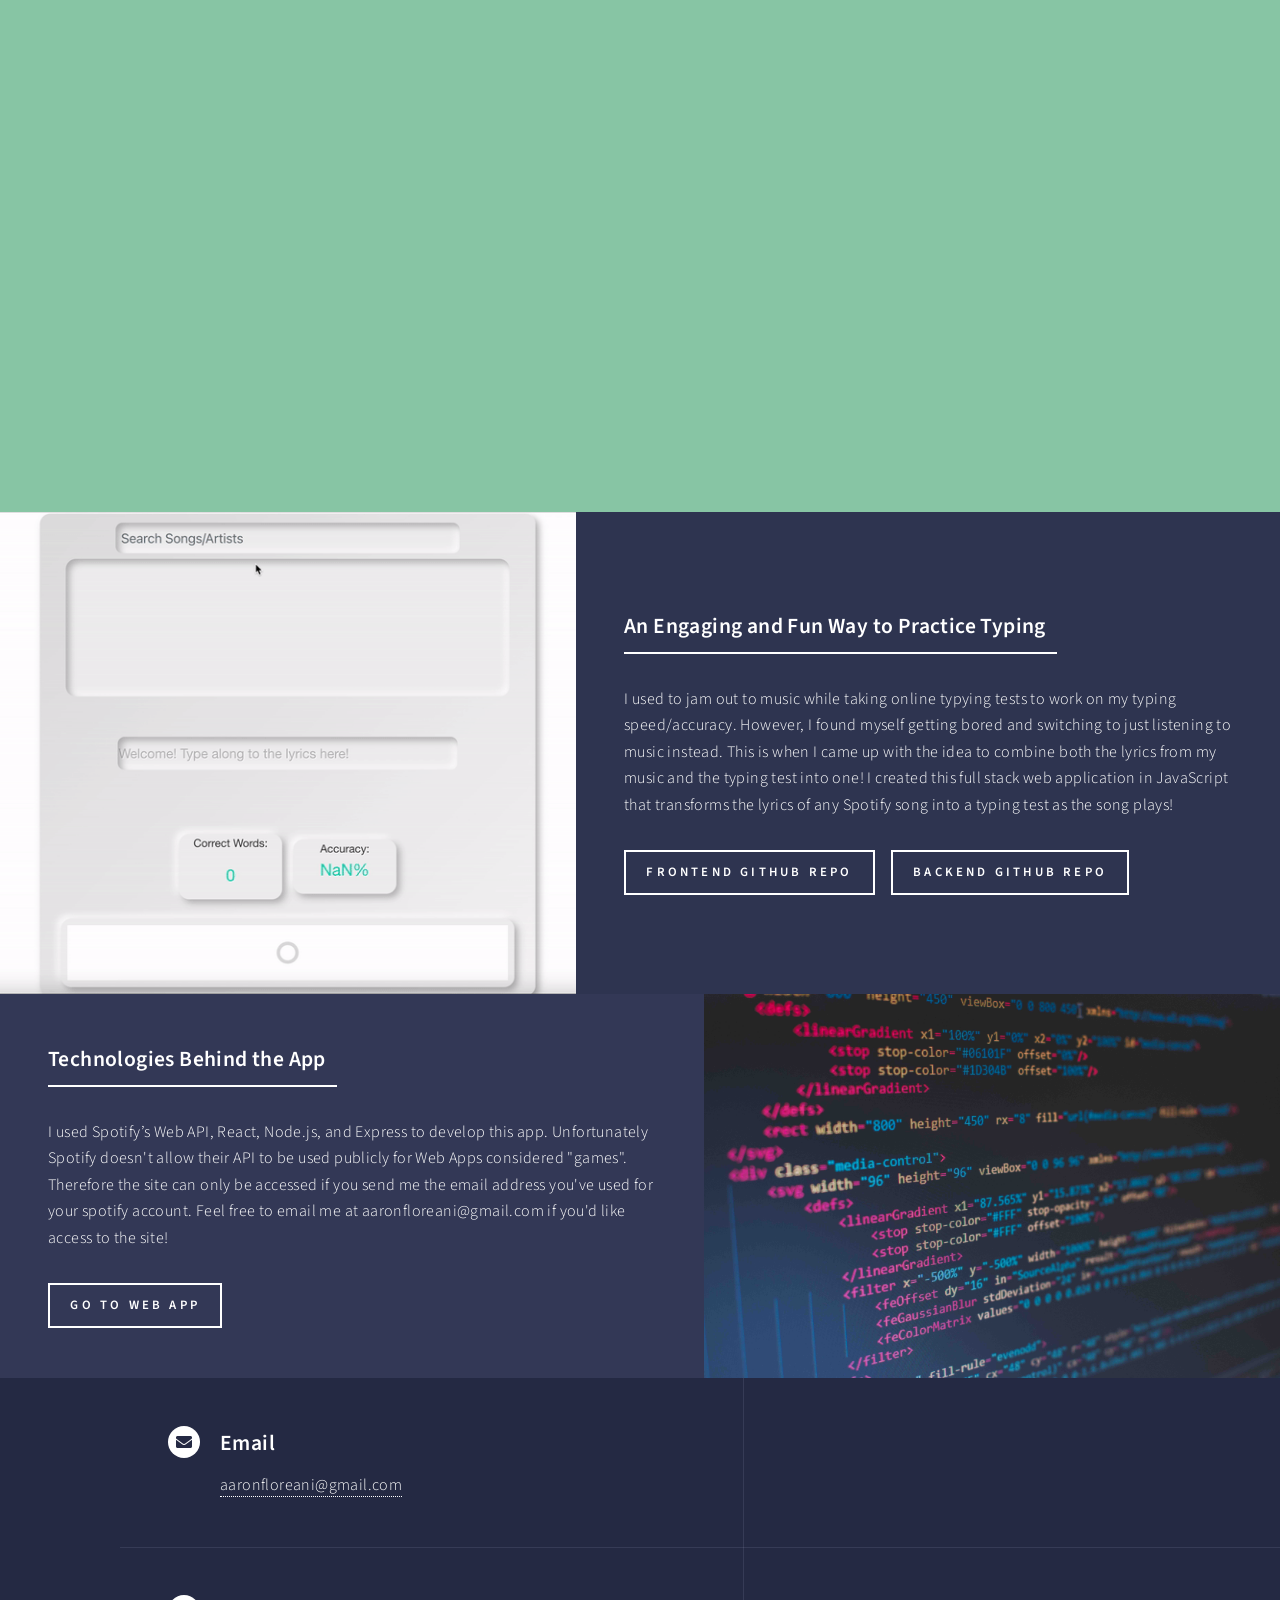
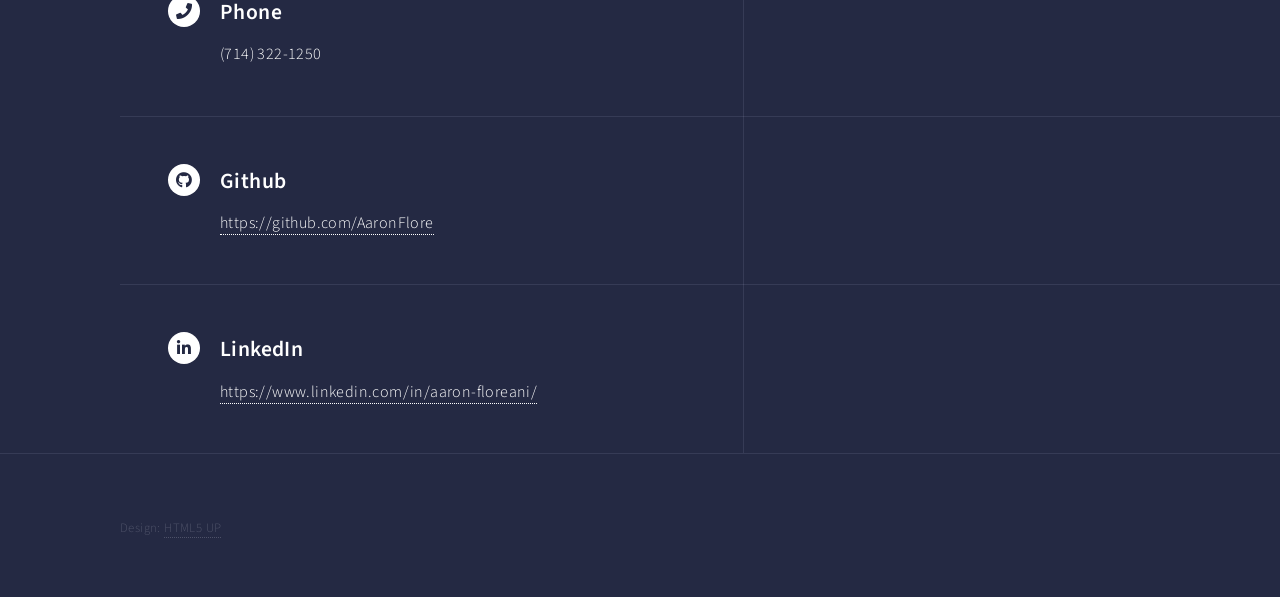
==== commit c5d9a90c: "updating site" ====
--- a/landing.html
+++ b/landing.html
@@ -6,7 +6,7 @@
 -->
 <html>
 	<head>
-		<title>Landing - Forty by HTML5 UP</title>
+		<title>Floreani Project</title>
 		<meta charset="utf-8" />
 		<meta name="viewport" content="width=device-width, initial-scale=1, user-scalable=no" />
 		<link rel="stylesheet" href="assets/css/main.css" />
@@ -19,25 +19,23 @@
 
 				<!-- Header -->
 				<!-- Note: The "styleN" class below should match that of the banner element. -->
-					<header id="header" class="alt style1">
-						<a href="index.html" class="logo"><strong>Aaron Floreani</strong> <span>Analytics Portfolio</span></a>
+					<header id="header" class="alt style6">
+						<a href="index.html" class="logo"><strong>Aaron Floreani</strong> <span>Portfolio</span></a>
 						
 					</header>
 
-				
-
 				<!-- Banner -->
 				<!-- Note: The "styleN" class below should match that of the header element. -->
-					<section id="banner" class="style1">
+					<section id="banner" class="style6">
 						<div class="inner">
 							<span class="image">
 								<img src="images/pic07.jpg" alt="" />
 							</span>
 							<header class="major">
-								<h1>Day Trading Bitcoin: An Exploratory Analysis Using Historical Bitcoin Data</h1>
+								<h1>Spotify Typing Test App</h1>
 							</header>
 							<div class="content">
-								<p>Exploring and Visualizing the Trends of Bitcoin Prices in Python to Answer Questions About Day Trading</p>
+								<p>Full stack web application that transforms the lyrics of any Spotify song into a typing test as the song plays</p>
 							</div>
 						</div>
 					</section>
@@ -48,33 +46,34 @@
 						<!-- Two -->
 							<section id="two" class="spotlights">
 								<section>
-									<a href="generic.html" class="image">
-										<img src="images/pic01.jpg" alt="" data-position="center center" />
+									<a class="image">
+										<img src="images/typing_demo.gif" alt="" data-position="center center" />
 									</a>
 									<div class="content">
 										<div class="inner">
 											<header class="major">
-												<h3>Article Published to Analytics Vidhya with 45,000 Followers</h3>
+												<h3>An Engaging and Fun Way to Practice Typing</h3>
 											</header>
-											<p> My findings and report on day trading bitcoin was published to this analytics Medium page with 45,000 followers. Analytics Vidhya is a community of Analytics and Data Science professionals dedicated to building the next-gen data science ecosystem. The purpose of exploratory analysis is to explore and understand the dataset, including identifying trends and possible KPI's for businesses. </p>
+											<p> I used to jam out to music while taking online typying tests to work on my typing speed/accuracy. However, I found myself getting bored and switching to just listening to music instead. This is when I came up with the idea to combine both the lyrics from my music and the typing test into one! I created this full stack web application in JavaScript that transforms the lyrics of any Spotify song into a typing test as the song plays! </p>
 											<ul class="actions">
-												<li><a href="https://medium.com/analytics-vidhya/day-trading-bitcoin-an-exploratory-analysis-using-historical-bitcoin-data-c0865383ebf5" class="button">See Article</a></li>
+												<li><a href="https://github.com/AaronFlore/Lyric-Speed-Typer-Frontend" class="button">Frontend Github Repo</a></li>
+												<li><a href="https://github.com/AaronFlore/Lyric-Speed-Typer-Backend" class="button">Backend Github Repo</a></li>
 											</ul>
 										</div>
 									</div>
 								</section>
 								<section>
-									<a href="generic.html" class="image">
+									<a class="image">
 										<img src="images/pic13.jpg" alt="" data-position="top center" />
 									</a>
 									<div class="content">
 										<div class="inner">
 											<header class="major">
-												<h3>Cleaning, Exploring, and Visualizing in Python</h3>
+												<h3>Technologies Behind the App</h3>
 											</header>
-											<p> Using Python, I transformed the data into a Pandas DataFrame, converted it to date time format, resampled the prices to the daily mean, and dropped any missing values. Next, I hypothesized and answered the following questions: When is bitcoin most heavily traded? How risky is day trading bitcoin? When is bitcoin its lowest during a week?</p>
+											<p>  I used Spotify’s Web API, React, Node.js, and Express to develop this app. Unfortunately Spotify doesn't allow their API to be used publicly for Web Apps considered "games". Therefore the site can only be accessed if you send me the email address you've used for your spotify account. Feel free to email me at aaronfloreani@gmail.com if you'd like access to the site!</p>
 											<ul class="actions">
-												<li><a href="https://github.com/AaronFlore/Bitcoin-Exploratory-Data-Analysis-Project" class="button">See Python Code</a></li>
+												<li><a href="https://lyricspeedtyper.onrender.com/" class="button">Go to Web App</a></li>
 											</ul>
 										</div>
 									</div>
--- a/assets/css/main.css
+++ b/assets/css/main.css
@@ -1,10 +1,10 @@
 @import url(fontawesome-all.min.css);
 @import url("https://fonts.googleapis.com/css?family=Source+Sans+Pro:300,300italic,600,600italic");
 
-/*
-	Forty by HTML5 UP
-	html5up.net | @ajlkn
-	Free for personal and commercial use under the CCA 3.0 license (html5up.net/license)
+/*
+	Forty by HTML5 UP
+	html5up.net | @ajlkn
+	Free for personal and commercial use under the CCA 3.0 license (html5up.net/license)
 */
 
 html, body, div, span, applet, object,
@@ -2831,7 +2831,7 @@
 			}
 
 			.tiles article:nth-child(6n - 5):before {
-				background-color: #6fc3df;
+				background-color: #87c5a4;
 			}
 
 			.tiles article:nth-child(6n - 4):before {
@@ -2851,7 +2851,7 @@
 			}
 
 			.tiles article:nth-child(6n):before {
-				background-color: #87c5a4;
+				background-color: #6fc3df;
 			}
 
 		@media screen and (max-width: 1280px) {
@@ -2918,6 +2918,13 @@
 		.contact-method h3 {
 			margin: 0 0 0.5em 0;
 		}
+
+			.contact-container {
+		display: grid;
+		grid-template-columns: repeat(2, 1fr);
+		gap: 1em;
+		}
+
 
 /* Spotlights */
 
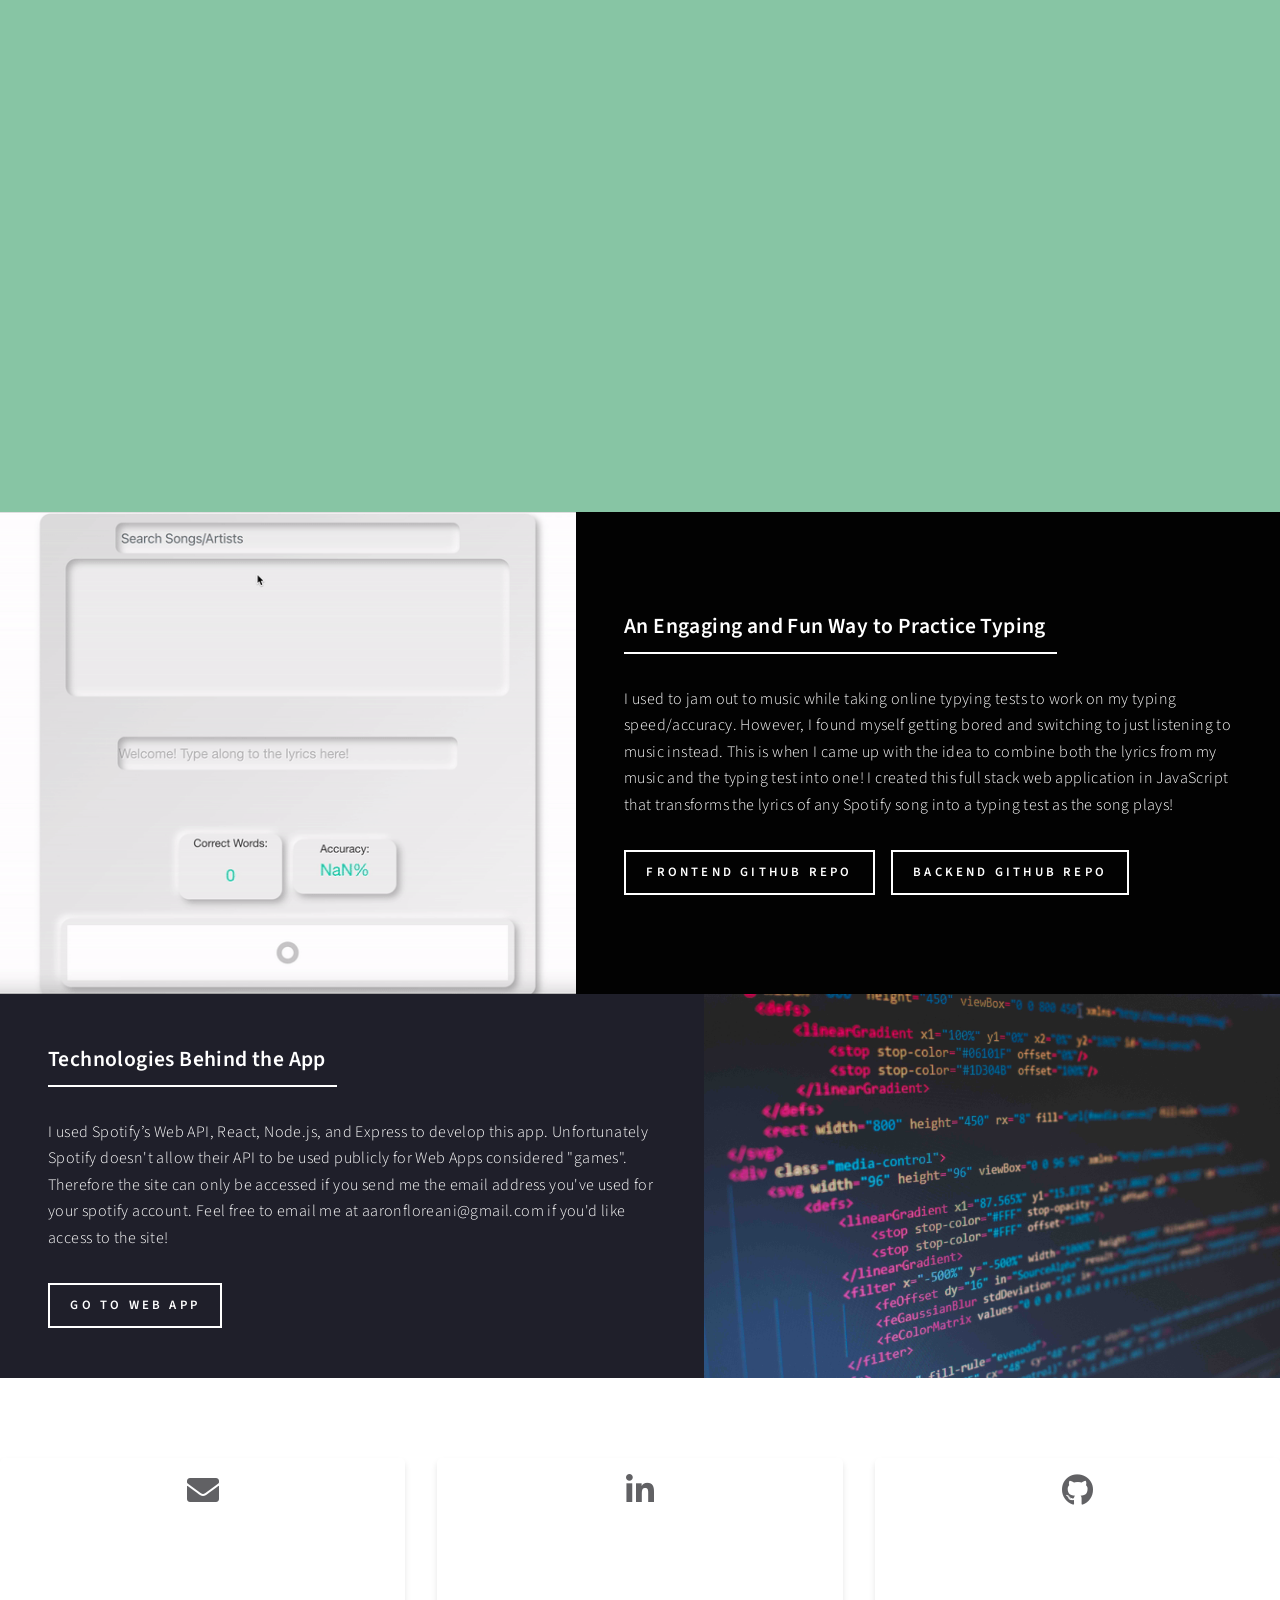
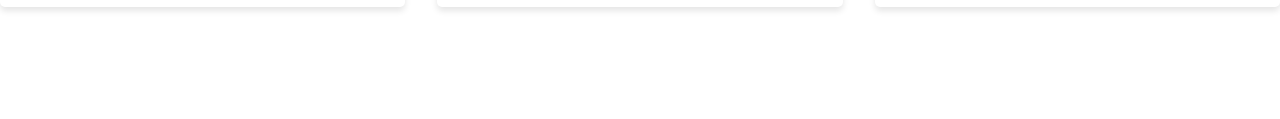
==== commit 746f2f91: "Added space theme" ====
--- a/landing.html
+++ b/landing.html
@@ -84,48 +84,40 @@
 					</div>
 
 				<!-- Contact -->
-				<section id="contact">
-					<div class="inner">
-						
-						<section class="split">
-							<section>
-								<div class="contact-method">
-									<span class="icon solid alt fa-envelope"></span>
-									<h3>Email</h3>
-									<a href="mailto:aaronfloreani@gmail.com">aaronfloreani@gmail.com</a>
+							<section id="contact" class="wrapper style1 special fade-up">
+								<div class="major">
+									<header class="major">
+									</header>
+									<header class="major">
+									</header>
+									<div class="major">
+									<div class="row gtr-uniform">
+										<section class="col-4 col-6-medium col-12-xsmall">
+											<a href="mailto:aaronfloreani@gmail.com">
+										<span class="icon solid alt fa-envelope"></span>
+										<a href="mailto:aaronfloreani@gmail.com">aaronfloreani@gmail.com</a>
+											</a>
+										</section>
+										<section class="col-4 col-6-medium col-12-xsmall">
+											<a href="https://www.linkedin.com/in/aaron-floreani/">
+												<span class="icon brands alt fa-linkedin-in"></span>
+												<a href="https://www.linkedin.com/in/aaron-floreani/">https://www.linkedin.com/in/aaron-floreani/</a>
+											</a>
+										</section>
+										<section class="col-4 col-6-medium col-12-xsmall">
+											<a href="https://github.com/AaronFlore">
+												<span class="icon brands alt fa-github"></span>
+												<a href="https://github.com/AaronFlore"> https://github.com/AaronFlore</a>
+												<br><br>
+											</a>
+										</section>
+									</div>
+									</div>
 								</div>
-							</section>
-							<section>
-								<div class="contact-method">
-									<span class="icon solid alt fa-phone"></span>
-									<h3>Phone</h3>
-									<span>(714) 322-1250 </span>
-								</div>
-							</section>
-							<section>
-								<div class="contact-method">
-									<span class="icon brands alt fa-github"></span>
-									<h3>Github</h3>
-									<a href="https://github.com/AaronFlore"> https://github.com/AaronFlore</a>
-								</div>
-							</section>
-							<section>
-								<div class="contact-method">
-									<span class="icon brands alt fa-linkedin-in"></span>
-									<h3>LinkedIn</h3>
-									<a href="https://www.linkedin.com/in/aaron-floreani/">https://www.linkedin.com/in/aaron-floreani/</a>
-								</div>
-							</section>
-						</section>
-					</div>
-				</section>
-
+								</section>
 				<!-- Footer -->
 					<footer id="footer">
 						<div class="inner">
-							<ul class="copyright">
-								<li>Design: <a href="https://html5up.net">HTML5 UP</a></li>
-							</ul>
 						</div>
 					</footer>
 
--- a/assets/css/main.css
+++ b/assets/css/main.css
@@ -99,8 +99,12 @@
 	}
 
 	body {
-		background: #242943;
-	}
+		background-image: url("space3.jpg");
+		background-size: 70%;
+		background-repeat: repeat;
+		background-attachment: fixed; 
+	}
+	/* #28282B*/
 
 		body.is-preload *, body.is-preload *:before, body.is-preload *:after {
 			-moz-animation: none !important;
@@ -112,6 +116,7 @@
 			-ms-transition: none !important;
 			transition: none !important;
 		}
+
 
 /* Type */
 
@@ -1957,7 +1962,7 @@
 
 		select option {
 			color: #ffffff;
-			background: #242943;
+			background: #28282b9d;
 		}
 
 		select:focus::-ms-value {
@@ -2043,7 +2048,7 @@
 			background: #ffffff;
 			border-color: #9bf1ff;
 			content: '\f00c';
-			color: #242943;
+			color: #28282bb3;
 		}
 
 		input[type="checkbox"]:focus + label:before,
@@ -2135,7 +2140,7 @@
 		.icon.alt:before {
 			background-color: #ffffff;
 			border-radius: 100%;
-			color: #242943;
+			color: #28282bbb;
 			display: inline-block;
 			height: 2em;
 			line-height: 2em;
@@ -2398,12 +2403,12 @@
 
 				ul.pagination li > .page.active {
 					background-color: #ffffff;
-					color: #242943;
+					color: #28282B;
 				}
 
 					ul.pagination li > .page.active:hover {
 						background-color: #9bf1ff;
-						color: #242943 !important;
+						color: #28282B!important;
 					}
 
 					ul.pagination li > .page.active:active {
@@ -2673,7 +2678,7 @@
 		.button.primary {
 			background-color: #ffffff;
 			box-shadow: none;
-			color: #242943;
+			color: #28282B;
 		}
 
 			input[type="submit"].primary:hover, input[type="submit"].primary:active,
@@ -2686,7 +2691,7 @@
 			.button.primary:hover,
 			.button.primary:active {
 				background-color: #9bf1ff;
-				color: #242943 !important;
+				color: #28282B!important;
 			}
 
 			input[type="submit"].primary:active,
@@ -2753,6 +2758,9 @@
 			overflow: hidden;
 			position: relative;
 			width: 40%;
+			border-radius: 50%;
+			flex: 1 0 26%;
+			margin: 1.9%;
 		}
 
 			.tiles article .image {
@@ -2831,28 +2839,42 @@
 			}
 
 			.tiles article:nth-child(6n - 5):before {
-				background-color: #87c5a4;
+				/*background-color: #87c5a4;*/
+				background-image: url("green.jpg");
+				background-size: 130%;
 			}
 
 			.tiles article:nth-child(6n - 4):before {
-				background-color: #8d82c4;
+				/*background-color: ##8d82c4*/
+				background-image: url("moon2.jpg");
+				background-size: 105%;
 			}
 
 			.tiles article:nth-child(6n - 3):before {
-				background-color: #ec8d81;
+				/*background-color: ##ec8d81*/
+				background-image: url("purple.jpg");
+				background-size: 100%;
 			}
 
 			.tiles article:nth-child(6n - 2):before {
-				background-color: #e7b788;
+				/*background-color: ##e7b788;*/
+				background-image: url("planet2.jpg");
+				background-size: 100%;
 			}
 
 			.tiles article:nth-child(6n - 1):before {
-				background-color: #8ea9e8;
+				/*background-color: ##8ea9e8;*/
+				background-image: url("blue.jpg");
+				background-size: 100%;
 			}
 
 			.tiles article:nth-child(6n):before {
-				background-color: #6fc3df;
-			}
+				/*background-color: #6fc3df;*/
+				background-image: url("sand.jpg");
+				background-size: 100%;
+			}
+
+			
 
 		@media screen and (max-width: 1280px) {
 
@@ -2901,29 +2923,6 @@
 
 		}
 
-/* Contact Method */
-
-	.contact-method {
-		margin: 0 0 2em 0;
-		padding-left: 3.25em;
-		position: relative;
-	}
-
-		.contact-method .icon {
-			left: 0;
-			position: absolute;
-			top: 0;
-		}
-
-		.contact-method h3 {
-			margin: 0 0 0.5em 0;
-		}
-
-			.contact-container {
-		display: grid;
-		grid-template-columns: repeat(2, 1fr);
-		gap: 1em;
-		}
 
 
 /* Spotlights */
@@ -2945,7 +2944,7 @@
 			-webkit-flex-direction: row;
 			-ms-flex-direction: row;
 			flex-direction: row;
-			background-color: #2e3450;
+			background-color: #020202;
 		}
 
 			.spotlights > section > .image {
@@ -3007,7 +3006,7 @@
 				-webkit-flex-direction: row-reverse;
 				-ms-flex-direction: row-reverse;
 				flex-direction: row-reverse;
-				background-color: #333856;
+				background-color: #1f1f2a;
 			}
 
 				.spotlights > section:nth-child(2n) > .content {
@@ -3121,7 +3120,7 @@
 		display: -webkit-flex;
 		display: -ms-flex;
 		display: flex;
-		background-color: #2a2f4a;
+		background-color: #28282B;
 		box-shadow: 0 0 0.25em 0 rgba(0, 0, 0, 0.15);
 		cursor: default;
 		font-weight: 600;
@@ -3151,8 +3150,8 @@
 				-webkit-transition: background-color 0.2s ease-in-out, color 0.2s ease-in-out;
 				-ms-transition: background-color 0.2s ease-in-out, color 0.2s ease-in-out;
 				transition: background-color 0.2s ease-in-out, color 0.2s ease-in-out;
-				background-color: #ffffff;
-				color: #242943;
+				background-color: #cfd0d5;
+				color: #28282bc8;
 				display: inline-block;
 				line-height: 1.65em;
 				margin-right: 0.325em;
@@ -3387,7 +3386,7 @@
 		-webkit-align-items: center;
 		-ms-align-items: center;
 		align-items: center;
-		background-image: url("../../images/banner.jpg");
+		/*background-image: url("../../images/banner.jpg");*/
 		display: -moz-flex;
 		display: -webkit-flex;
 		display: -ms-flex;
@@ -3417,7 +3416,7 @@
 			-ms-transition-delay: 0.75s;
 			transition-delay: 0.75s;
 			pointer-events: none;
-			background-color: #242943;
+			/*background-color: #28282B;*/
 			content: '';
 			display: block;
 			height: 100%;
@@ -3432,6 +3431,10 @@
 		#banner h1 {
 			font-size: 3.25em;
 		}
+
+		#banner strong {
+		font-size: 1.2em;
+	}
 
 		#banner > .inner {
 			-moz-transition: opacity 1.5s ease, -moz-transform 0.5s ease-out, -moz-filter 0.5s ease, -webkit-filter 0.5s ease;
@@ -3596,7 +3599,7 @@
 /* Main */
 
 	#main {
-		background-color: #2a2f4a;
+		background-color: #28282B;
 	}
 
 		#main > * {
@@ -3628,124 +3631,68 @@
 			border-bottom: solid 1px rgba(212, 212, 255, 0.1);
 		}
 
-/* Contact */
-
-	#contact {
-		border-bottom: solid 1px rgba(212, 212, 255, 0.1);
-		overflow-x: hidden;
-	}
-
-		#contact > .inner {
-			display: -moz-flex;
-			display: -webkit-flex;
-			display: -ms-flex;
-			display: flex;
-			padding: 0 !important;
-		}
-
-			#contact > .inner > :nth-child(2n - 1) {
-				padding: 4em 3em 2em 0 ;
-				border-right: solid 1px rgba(212, 212, 255, 0.1);
-				width: 60%;
-			}
-
-			#contact > .inner > :nth-child(2n) {
-				padding-left: 3em;
-				width: 40%;
-			}
-
-			#contact > .inner > .split {
-				padding: 0;
-			}
-
-				#contact > .inner > .split > * {
-					padding: 3em 0 1em 3em ;
-					position: relative;
-				}
-
-					#contact > .inner > .split > *:before {
-						border-top: solid 1px rgba(212, 212, 255, 0.1);
-						content: '';
-						display: block;
-						margin-left: -3em;
-						position: absolute;
-						top: 0;
-						width: calc(100vw + 3em);
-					}
-
-				#contact > .inner > .split > :first-child:before {
-					display: none;
-				}
-
-		@media screen and (max-width: 980px) {
-
-			#contact > .inner {
-				display: block;
-			}
-
-				#contact > .inner > :nth-child(2n - 1) {
-					padding: 4em 0 2em 0 ;
-					border-right: 0;
-					width: 100%;
-				}
-
-				#contact > .inner > :nth-child(2n) {
-					padding-left: 0;
-					width: 100%;
-				}
-
-				#contact > .inner > .split > * {
-					padding: 3em 0 1em 0 ;
-				}
-
-				#contact > .inner > .split > :first-child:before {
-					display: block;
-				}
-
-		}
-
-		@media screen and (max-width: 736px) {
-
-			#contact > .inner > :nth-child(2n - 1) {
-				padding: 3em 0 1em 0 ;
-			}
-
-		}
-
-/* Footer */
-
-	#footer .copyright {
-		font-size: 0.8em;
-		list-style: none;
-		padding-left: 0;
-	}
-
-		#footer .copyright li {
-			border-left: solid 1px rgba(212, 212, 255, 0.1);
-			color: rgba(244, 244, 255, 0.2);
-			display: inline-block;
-			line-height: 1;
-			margin-left: 1em;
-			padding-left: 1em;
-		}
-
-			#footer .copyright li:first-child {
-				border-left: 0;
-				margin-left: 0;
-				padding-left: 0;
-			}
-
-	@media screen and (max-width: 480px) {
-
-		#footer .copyright li {
-			display: block;
-			border-left: 0;
-			margin-left: 0;
-			padding-left: 0;
-			line-height: inherit;
-		}
-
-	}
+  #contact {
+    padding-top: 2em;
+    text-align: center;
+  }
+
+  #contact .major {
+    padding: 0;
+  }
+
+  #contact .row {
+    display: flex;
+    flex-wrap: wrap;
+    justify-content: center;
+    margin: 0 -1em;
+  }
+
+  #contact section {
+    width: 100%;
+    max-width: 300px;
+    padding: 1em;
+    margin: 1em;
+    text-align: center;
+    border-radius: 5px;
+    box-shadow: 0 4px 6px rgba(0, 0, 0, 0.1);
+    transition: all 0.3s ease-in-out;
+  }
+
+  #contact section:hover {
+    transform: translateY(-5px);
+  }
+
+  #contact span {
+    display: block;
+    font-size: 2em;
+    margin-bottom: 1em;
+  }
+
+  #contact h3 {
+    margin: 0;
+  }
+
+  #contact a {
+    color: inherit;
+    transition: all 0.3s ease-in-out;
+  }
+
+  #contact a:hover {
+    color: #ff3e6c;
+  }
+  
+  @media (min-width: 768px) {
+    #contact section {
+      max-width: none;
+      width: calc(33.33% - 2em);
+    }
+    
+    #contact .col-4 {
+      padding: 0 1em;
+    }
+  }
+
+
 
 /* Wrapper */
 
@@ -3755,6 +3702,8 @@
 		-ms-transition: -ms-filter 0.35s ease, -webkit-filter 0.35s ease, opacity 0.375s ease-out;
 		transition: filter 0.35s ease, -webkit-filter 0.35s ease, opacity 0.375s ease-out;
 		padding-top: 3.25em;
+		
+		
 	}
 
 		#wrapper.is-transitioning {
@@ -3768,6 +3717,7 @@
 			width: calc(100% - 6em);
 		}
 
+
 			@media screen and (max-width: 736px) {
 
 				#wrapper > * > .inner {
@@ -3784,6 +3734,7 @@
 			}
 
 		}
+
 
 /* Menu */
 
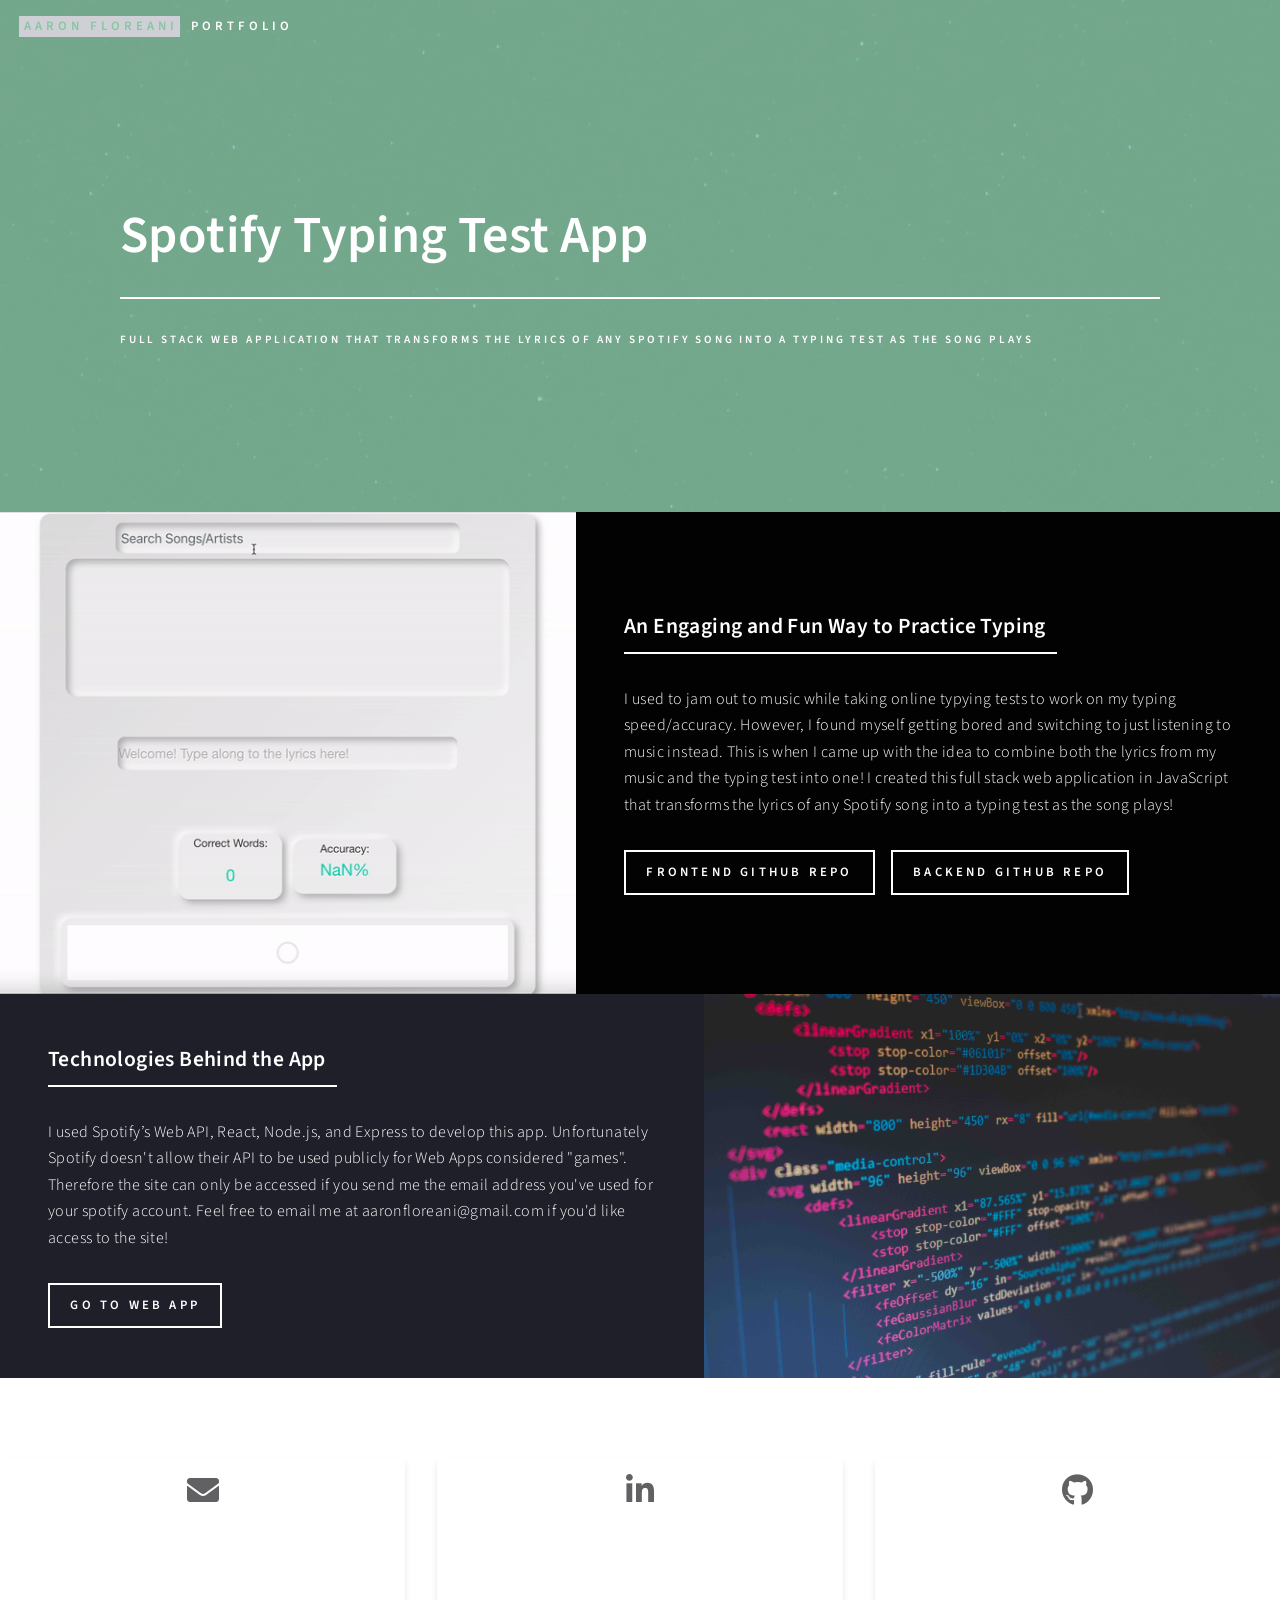
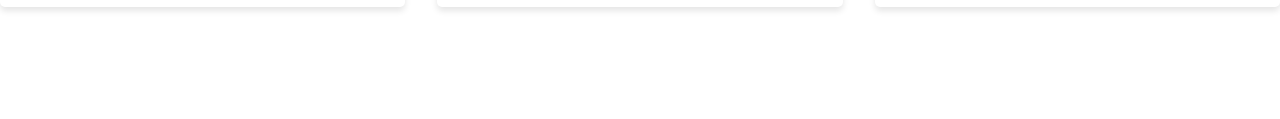
==== commit 4f6bc26d: "formatted code" ====
--- a/landing.html
+++ b/landing.html
@@ -1,136 +1,153 @@
 <!DOCTYPE HTML>
 <!--
-	Forty by HTML5 UP
-	html5up.net | @ajlkn
-	Free for personal and commercial use under the CCA 3.0 license (html5up.net/license)
+	Landing 0
 -->
 <html>
-	<head>
-		<title>Floreani Project</title>
-		<meta charset="utf-8" />
-		<meta name="viewport" content="width=device-width, initial-scale=1, user-scalable=no" />
-		<link rel="stylesheet" href="assets/css/main.css" />
-		<noscript><link rel="stylesheet" href="assets/css/noscript.css" /></noscript>
-	</head>
-	<body class="is-preload">
 
-		<!-- Wrapper -->
-			<div id="wrapper">
+<head>
+	<title>Floreani Project</title>
+	<meta charset="utf-8" />
+	<meta name="viewport" content="width=device-width, initial-scale=1, user-scalable=no" />
+	<link rel="stylesheet" href="assets/css/main.css" />
+	<noscript>
+		<link rel="stylesheet" href="assets/css/noscript.css" />
+	</noscript>
+</head>
 
-				<!-- Header -->
-				<!-- Note: The "styleN" class below should match that of the banner element. -->
-					<header id="header" class="alt style6">
-						<a href="index.html" class="logo"><strong>Aaron Floreani</strong> <span>Portfolio</span></a>
-						
-					</header>
+<body class="is-preload">
 
-				<!-- Banner -->
-				<!-- Note: The "styleN" class below should match that of the header element. -->
-					<section id="banner" class="style6">
+	<!-- Wrapper -->
+	<div id="wrapper">
+
+		<!-- Header -->
+		<!-- Note: The "styleN" class below should match that of the banner element. -->
+		<header id="header" class="alt style6">
+			<a href="index.html" class="logo"><strong>Aaron Floreani</strong> <span>Portfolio</span></a>
+
+		</header>
+
+		<!-- Banner -->
+		<!-- Note: The "styleN" class below should match that of the header element. -->
+		<section id="banner" class="style6">
+			<div class="inner">
+				<span class="image">
+					<img src="images/pic07.jpg" alt="" />
+				</span>
+				<header class="major">
+					<h1>Spotify Typing Test App</h1>
+				</header>
+				<div class="content">
+					<p>Full stack web application that transforms the lyrics of any Spotify song into a typing test as
+						the song plays</p>
+				</div>
+			</div>
+		</section>
+
+		<!-- Main -->
+		<div id="main">
+
+			<!-- Two -->
+			<section id="two" class="spotlights">
+				<section>
+					<a class="image">
+						<img src="images/typing_demo.gif" alt="" data-position="center center" />
+					</a>
+					<div class="content">
 						<div class="inner">
-							<span class="image">
-								<img src="images/pic07.jpg" alt="" />
-							</span>
 							<header class="major">
-								<h1>Spotify Typing Test App</h1>
+								<h3>An Engaging and Fun Way to Practice Typing</h3>
 							</header>
-							<div class="content">
-								<p>Full stack web application that transforms the lyrics of any Spotify song into a typing test as the song plays</p>
-							</div>
+							<p> I used to jam out to music while taking online typying tests to work on my typing
+								speed/accuracy. However, I found myself getting bored and switching to just listening to
+								music instead. This is when I came up with the idea to combine both the lyrics from my
+								music and the typing test into one! I created this full stack web application in
+								JavaScript that transforms the lyrics of any Spotify song into a typing test as the song
+								plays! </p>
+							<ul class="actions">
+								<li><a href="https://github.com/AaronFlore/Lyric-Speed-Typer-Frontend"
+										class="button">Frontend Github Repo</a></li>
+								<li><a href="https://github.com/AaronFlore/Lyric-Speed-Typer-Backend"
+										class="button">Backend Github Repo</a></li>
+							</ul>
 						</div>
-					</section>
+					</div>
+				</section>
+				<section>
+					<a class="image">
+						<img src="images/pic13.jpg" alt="" data-position="top center" />
+					</a>
+					<div class="content">
+						<div class="inner">
+							<header class="major">
+								<h3>Technologies Behind the App</h3>
+							</header>
+							<p> I used Spotify’s Web API, React, Node.js, and Express to develop this app. Unfortunately
+								Spotify doesn't allow their API to be used publicly for Web Apps considered "games".
+								Therefore the site can only be accessed if you send me the email address you've used for
+								your spotify account. Feel free to email me at aaronfloreani@gmail.com if you'd like
+								access to the site!</p>
+							<ul class="actions">
+								<li><a href="https://lyricspeedtyper.onrender.com/" class="button">Go to Web App</a>
+								</li>
+							</ul>
+						</div>
+					</div>
+				</section>
 
-				<!-- Main -->
-					<div id="main">
+			</section>
 
-						<!-- Two -->
-							<section id="two" class="spotlights">
-								<section>
-									<a class="image">
-										<img src="images/typing_demo.gif" alt="" data-position="center center" />
-									</a>
-									<div class="content">
-										<div class="inner">
-											<header class="major">
-												<h3>An Engaging and Fun Way to Practice Typing</h3>
-											</header>
-											<p> I used to jam out to music while taking online typying tests to work on my typing speed/accuracy. However, I found myself getting bored and switching to just listening to music instead. This is when I came up with the idea to combine both the lyrics from my music and the typing test into one! I created this full stack web application in JavaScript that transforms the lyrics of any Spotify song into a typing test as the song plays! </p>
-											<ul class="actions">
-												<li><a href="https://github.com/AaronFlore/Lyric-Speed-Typer-Frontend" class="button">Frontend Github Repo</a></li>
-												<li><a href="https://github.com/AaronFlore/Lyric-Speed-Typer-Backend" class="button">Backend Github Repo</a></li>
-											</ul>
-										</div>
-									</div>
-								</section>
-								<section>
-									<a class="image">
-										<img src="images/pic13.jpg" alt="" data-position="top center" />
-									</a>
-									<div class="content">
-										<div class="inner">
-											<header class="major">
-												<h3>Technologies Behind the App</h3>
-											</header>
-											<p>  I used Spotify’s Web API, React, Node.js, and Express to develop this app. Unfortunately Spotify doesn't allow their API to be used publicly for Web Apps considered "games". Therefore the site can only be accessed if you send me the email address you've used for your spotify account. Feel free to email me at aaronfloreani@gmail.com if you'd like access to the site!</p>
-											<ul class="actions">
-												<li><a href="https://lyricspeedtyper.onrender.com/" class="button">Go to Web App</a></li>
-											</ul>
-										</div>
-									</div>
-								</section>
-								
-							</section>
+		</div>
 
+		<!-- Contact -->
+		<section id="contact" class="wrapper style1 special fade-up">
+			<div class="major">
+				<header class="major">
+				</header>
+				<header class="major">
+				</header>
+				<div class="major">
+					<div class="row gtr-uniform">
+						<section class="col-4 col-6-medium col-12-xsmall">
+							<a href="mailto:aaronfloreani@gmail.com">
+								<span class="icon solid alt fa-envelope"></span>
+								<a href="mailto:aaronfloreani@gmail.com">aaronfloreani@gmail.com</a>
+							</a>
+						</section>
+						<section class="col-4 col-6-medium col-12-xsmall">
+							<a href="https://www.linkedin.com/in/aaron-floreani/">
+								<span class="icon brands alt fa-linkedin-in"></span>
+								<a
+									href="https://www.linkedin.com/in/aaron-floreani/">https://www.linkedin.com/in/aaron-floreani/</a>
+							</a>
+						</section>
+						<section class="col-4 col-6-medium col-12-xsmall">
+							<a href="https://github.com/AaronFlore">
+								<span class="icon brands alt fa-github"></span>
+								<a href="https://github.com/AaronFlore"> https://github.com/AaronFlore</a>
+								<br><br>
+							</a>
+						</section>
 					</div>
+				</div>
+			</div>
+		</section>
+		<!-- Footer -->
+		<footer id="footer">
+			<div class="inner">
+			</div>
+		</footer>
 
-				<!-- Contact -->
-							<section id="contact" class="wrapper style1 special fade-up">
-								<div class="major">
-									<header class="major">
-									</header>
-									<header class="major">
-									</header>
-									<div class="major">
-									<div class="row gtr-uniform">
-										<section class="col-4 col-6-medium col-12-xsmall">
-											<a href="mailto:aaronfloreani@gmail.com">
-										<span class="icon solid alt fa-envelope"></span>
-										<a href="mailto:aaronfloreani@gmail.com">aaronfloreani@gmail.com</a>
-											</a>
-										</section>
-										<section class="col-4 col-6-medium col-12-xsmall">
-											<a href="https://www.linkedin.com/in/aaron-floreani/">
-												<span class="icon brands alt fa-linkedin-in"></span>
-												<a href="https://www.linkedin.com/in/aaron-floreani/">https://www.linkedin.com/in/aaron-floreani/</a>
-											</a>
-										</section>
-										<section class="col-4 col-6-medium col-12-xsmall">
-											<a href="https://github.com/AaronFlore">
-												<span class="icon brands alt fa-github"></span>
-												<a href="https://github.com/AaronFlore"> https://github.com/AaronFlore</a>
-												<br><br>
-											</a>
-										</section>
-									</div>
-									</div>
-								</div>
-								</section>
-				<!-- Footer -->
-					<footer id="footer">
-						<div class="inner">
-						</div>
-					</footer>
+	</div>
 
-			</div>
+	<!-- Scripts -->
+	<script src="assets/js/jquery.min.js"></script>
+	<script src="assets/js/jquery.scrolly.min.js"></script>
+	<script src="assets/js/jquery.scrollex.min.js"></script>
+	<script src="assets/js/browser.min.js"></script>
+	<script src="assets/js/breakpoints.min.js"></script>
+	<script src="assets/js/util.js"></script>
+	<script src="assets/js/main.js"></script>
 
-		<!-- Scripts -->
-			<script src="assets/js/jquery.min.js"></script>
-			<script src="assets/js/jquery.scrolly.min.js"></script>
-			<script src="assets/js/jquery.scrollex.min.js"></script>
-			<script src="assets/js/browser.min.js"></script>
-			<script src="assets/js/breakpoints.min.js"></script>
-			<script src="assets/js/util.js"></script>
-			<script src="assets/js/main.js"></script>
+</body>
 
-	</body>
 </html>
--- a/assets/css/main.css
+++ b/assets/css/main.css
@@ -2,49 +2,133 @@
 @import url("https://fonts.googleapis.com/css?family=Source+Sans+Pro:300,300italic,600,600italic");
 
 /*
-	Forty by HTML5 UP
-	html5up.net | @ajlkn
-	Free for personal and commercial use under the CCA 3.0 license (html5up.net/license)
+	CSS designed with html5up.net 
 */
 
-html, body, div, span, applet, object,
-iframe, h1, h2, h3, h4, h5, h6, p, blockquote,
-pre, a, abbr, acronym, address, big, cite,
-code, del, dfn, em, img, ins, kbd, q, s, samp,
-small, strike, strong, sub, sup, tt, var, b,
-u, i, center, dl, dt, dd, ol, ul, li, fieldset,
-form, label, legend, table, caption, tbody,
-tfoot, thead, tr, th, td, article, aside,
-canvas, details, embed, figure, figcaption,
-footer, header, hgroup, menu, nav, output, ruby,
-section, summary, time, mark, audio, video {
+html,
+body,
+div,
+span,
+applet,
+object,
+iframe,
+h1,
+h2,
+h3,
+h4,
+h5,
+h6,
+p,
+blockquote,
+pre,
+a,
+abbr,
+acronym,
+address,
+big,
+cite,
+code,
+del,
+dfn,
+em,
+img,
+ins,
+kbd,
+q,
+s,
+samp,
+small,
+strike,
+strong,
+sub,
+sup,
+tt,
+var,
+b,
+u,
+i,
+center,
+dl,
+dt,
+dd,
+ol,
+ul,
+li,
+fieldset,
+form,
+label,
+legend,
+table,
+caption,
+tbody,
+tfoot,
+thead,
+tr,
+th,
+td,
+article,
+aside,
+canvas,
+details,
+embed,
+figure,
+figcaption,
+footer,
+header,
+hgroup,
+menu,
+nav,
+output,
+ruby,
+section,
+summary,
+time,
+mark,
+audio,
+video {
 	margin: 0;
 	padding: 0;
 	border: 0;
 	font-size: 100%;
 	font: inherit;
-	vertical-align: baseline;}
-
-article, aside, details, figcaption, figure,
-footer, header, hgroup, menu, nav, section {
-	display: block;}
+	vertical-align: baseline;
+}
+
+article,
+aside,
+details,
+figcaption,
+figure,
+footer,
+header,
+hgroup,
+menu,
+nav,
+section {
+	display: block;
+}
 
 body {
 	line-height: 1;
 }
 
-ol, ul {
+ol,
+ul {
 	list-style: none;
 }
 
-blockquote, q {
+blockquote,
+q {
 	quotes: none;
 }
 
-	blockquote:before, blockquote:after, q:before, q:after {
-		content: '';
-		content: none;
-	}
+blockquote:before,
+blockquote:after,
+q:before,
+q:after {
+	content: '';
+	content: none;
+}
 
 table {
 	border-collapse: collapse;
@@ -65,7 +149,9 @@
 	padding: 0;
 }
 
-input, select, textarea {
+input,
+select,
+textarea {
 	-moz-appearance: none;
 	-webkit-appearance: none;
 	-ms-appearance: none;
@@ -74,233 +160,506 @@
 
 /* Basic */
 
-	@-ms-viewport {
-		width: device-width;
-	}
-
+@-ms-viewport {
+	width: device-width;
+}
+
+body {
+	-ms-overflow-style: scrollbar;
+}
+
+@media screen and (max-width: 480px) {
+
+	html,
 	body {
-		-ms-overflow-style: scrollbar;
-	}
-
-	@media screen and (max-width: 480px) {
-
-		html, body {
-			min-width: 320px;
-		}
-
-	}
-
-	html {
-		box-sizing: border-box;
-	}
-
-	*, *:before, *:after {
-		box-sizing: inherit;
-	}
-
-	body {
-		background-image: url("space3.jpg");
-		background-size: 70%;
-		background-repeat: repeat;
-		background-attachment: fixed; 
-	}
-	/* #28282B*/
-
-		body.is-preload *, body.is-preload *:before, body.is-preload *:after {
-			-moz-animation: none !important;
-			-webkit-animation: none !important;
-			-ms-animation: none !important;
-			animation: none !important;
-			-moz-transition: none !important;
-			-webkit-transition: none !important;
-			-ms-transition: none !important;
-			transition: none !important;
-		}
+		min-width: 320px;
+	}
+
+}
+
+html {
+	box-sizing: border-box;
+}
+
+*,
+*:before,
+*:after {
+	box-sizing: inherit;
+}
+
+body {
+	background-image: url("cssImages/space3.jpg");
+	background-size: 70%;
+	background-repeat: repeat;
+	background-attachment: fixed;
+}
+
+/* #28282B*/
+
+body.is-preload *,
+body.is-preload *:before,
+body.is-preload *:after {
+	-moz-animation: none !important;
+	-webkit-animation: none !important;
+	-ms-animation: none !important;
+	animation: none !important;
+	-moz-transition: none !important;
+	-webkit-transition: none !important;
+	-ms-transition: none !important;
+	transition: none !important;
+}
 
 
 /* Type */
 
-	body, input, select, textarea {
-		color: #ffffff;
-		font-family: "Source Sans Pro", Helvetica, sans-serif;
-		font-size: 17pt;
-		font-weight: 300;
-		letter-spacing: 0.025em;
-		line-height: 1.65;
-	}
-
-		@media screen and (max-width: 1680px) {
-
-			body, input, select, textarea {
-				font-size: 14pt;
-			}
-
-		}
-
-		@media screen and (max-width: 1280px) {
-
-			body, input, select, textarea {
-				font-size: 12pt;
-			}
-
-		}
-
-		@media screen and (max-width: 360px) {
-
-			body, input, select, textarea {
-				font-size: 11pt;
-			}
-
-		}
-
-	a {
-		-moz-transition: color 0.2s ease-in-out, border-bottom-color 0.2s ease-in-out;
-		-webkit-transition: color 0.2s ease-in-out, border-bottom-color 0.2s ease-in-out;
-		-ms-transition: color 0.2s ease-in-out, border-bottom-color 0.2s ease-in-out;
-		transition: color 0.2s ease-in-out, border-bottom-color 0.2s ease-in-out;
-		border-bottom: dotted 1px;
-		color: inherit;
-		text-decoration: none;
-	}
-
-		a:hover {
-			border-bottom-color: transparent;
-			color: #9bf1ff !important;
-		}
-
-		a:active {
-			color: #53e3fb !important;
-		}
-
-	strong, b {
-		color: #ffffff;
-		font-weight: 600;
-	}
-
-	em, i {
-		font-style: italic;
-	}
-
-	p {
-		margin: 0 0 2em 0;
-	}
-
-	h1, h2, h3, h4, h5, h6 {
-		color: #ffffff;
-		font-weight: 600;
-		line-height: 1.65;
-		margin: 0 0 1em 0;
-	}
-
-		h1 a, h2 a, h3 a, h4 a, h5 a, h6 a {
-			color: inherit;
-			border-bottom: 0;
-		}
+body,
+input,
+select,
+textarea {
+	color: #ffffff;
+	font-family: "Source Sans Pro", Helvetica, sans-serif;
+	font-size: 17pt;
+	font-weight: 300;
+	letter-spacing: 0.025em;
+	line-height: 1.65;
+}
+
+@media screen and (max-width: 1680px) {
+
+	body,
+	input,
+	select,
+	textarea {
+		font-size: 14pt;
+	}
+
+}
+
+@media screen and (max-width: 1280px) {
+
+	body,
+	input,
+	select,
+	textarea {
+		font-size: 12pt;
+	}
+
+}
+
+@media screen and (max-width: 360px) {
+
+	body,
+	input,
+	select,
+	textarea {
+		font-size: 11pt;
+	}
+
+}
+
+a {
+	-moz-transition: color 0.2s ease-in-out, border-bottom-color 0.2s ease-in-out;
+	-webkit-transition: color 0.2s ease-in-out, border-bottom-color 0.2s ease-in-out;
+	-ms-transition: color 0.2s ease-in-out, border-bottom-color 0.2s ease-in-out;
+	transition: color 0.2s ease-in-out, border-bottom-color 0.2s ease-in-out;
+	border-bottom: dotted 1px;
+	color: inherit;
+	text-decoration: none;
+}
+
+a:hover {
+	border-bottom-color: transparent;
+	color: #9bf1ff !important;
+}
+
+a:active {
+	color: #53e3fb !important;
+}
+
+strong,
+b {
+	color: #ffffff;
+	font-weight: 600;
+}
+
+em,
+i {
+	font-style: italic;
+}
+
+p {
+	margin: 0 0 2em 0;
+}
+
+h1,
+h2,
+h3,
+h4,
+h5,
+h6 {
+	color: #ffffff;
+	font-weight: 600;
+	line-height: 1.65;
+	margin: 0 0 1em 0;
+}
+
+h1 a,
+h2 a,
+h3 a,
+h4 a,
+h5 a,
+h6 a {
+	color: inherit;
+	border-bottom: 0;
+}
+
+h1 {
+	font-size: 2.5em;
+}
+
+h2 {
+	font-size: 1.75em;
+}
+
+h3 {
+	font-size: 1.35em;
+}
+
+h4 {
+	font-size: 1.1em;
+}
+
+h5 {
+	font-size: 0.9em;
+}
+
+h6 {
+	font-size: 0.7em;
+}
+
+@media screen and (max-width: 736px) {
 
 	h1 {
-		font-size: 2.5em;
+		font-size: 2em;
 	}
 
 	h2 {
-		font-size: 1.75em;
+		font-size: 1.5em;
 	}
 
 	h3 {
-		font-size: 1.35em;
-	}
-
-	h4 {
-		font-size: 1.1em;
-	}
-
-	h5 {
-		font-size: 0.9em;
-	}
-
-	h6 {
-		font-size: 0.7em;
-	}
-
-	@media screen and (max-width: 736px) {
-
-		h1 {
-			font-size: 2em;
-		}
-
-		h2 {
-			font-size: 1.5em;
-		}
-
-		h3 {
-			font-size: 1.25em;
-		}
-
-	}
-
-	sub {
-		font-size: 0.8em;
-		position: relative;
-		top: 0.5em;
-	}
-
-	sup {
-		font-size: 0.8em;
-		position: relative;
-		top: -0.5em;
-	}
-
-	blockquote {
-		border-left: solid 4px rgba(212, 212, 255, 0.1);
-		font-style: italic;
-		margin: 0 0 2em 0;
-		padding: 0.5em 0 0.5em 2em;
-	}
-
-	code {
-		background: rgba(212, 212, 255, 0.035);
-		font-family: "Courier New", monospace;
-		font-size: 0.9em;
-		margin: 0 0.25em;
-		padding: 0.25em 0.65em;
-	}
-
-	pre {
-		-webkit-overflow-scrolling: touch;
-		font-family: "Courier New", monospace;
-		font-size: 0.9em;
-		margin: 0 0 2em 0;
-	}
-
-		pre code {
-			display: block;
-			line-height: 1.75;
-			padding: 1em 1.5em;
-			overflow-x: auto;
-		}
-
-	hr {
-		border: 0;
-		border-bottom: solid 1px rgba(212, 212, 255, 0.1);
-		margin: 2em 0;
-	}
-
-		hr.major {
-			margin: 3em 0;
-		}
-
-	.align-left {
-		text-align: left;
-	}
-
-	.align-center {
-		text-align: center;
-	}
-
-	.align-right {
-		text-align: right;
-	}
+		font-size: 1.25em;
+	}
+
+}
+
+sub {
+	font-size: 0.8em;
+	position: relative;
+	top: 0.5em;
+}
+
+sup {
+	font-size: 0.8em;
+	position: relative;
+	top: -0.5em;
+}
+
+blockquote {
+	border-left: solid 4px rgba(212, 212, 255, 0.1);
+	font-style: italic;
+	margin: 0 0 2em 0;
+	padding: 0.5em 0 0.5em 2em;
+}
+
+code {
+	background: rgba(212, 212, 255, 0.035);
+	font-family: "Courier New", monospace;
+	font-size: 0.9em;
+	margin: 0 0.25em;
+	padding: 0.25em 0.65em;
+}
+
+pre {
+	-webkit-overflow-scrolling: touch;
+	font-family: "Courier New", monospace;
+	font-size: 0.9em;
+	margin: 0 0 2em 0;
+}
+
+pre code {
+	display: block;
+	line-height: 1.75;
+	padding: 1em 1.5em;
+	overflow-x: auto;
+}
+
+hr {
+	border: 0;
+	border-bottom: solid 1px rgba(212, 212, 255, 0.1);
+	margin: 2em 0;
+}
+
+hr.major {
+	margin: 3em 0;
+}
+
+.align-left {
+	text-align: left;
+}
+
+.align-center {
+	text-align: center;
+}
+
+.align-right {
+	text-align: right;
+}
 
 /* Row */
+
+.row {
+	display: flex;
+	flex-wrap: wrap;
+	box-sizing: border-box;
+	align-items: stretch;
+}
+
+.row>* {
+	box-sizing: border-box;
+}
+
+.row.gtr-uniform>*> :last-child {
+	margin-bottom: 0;
+}
+
+.row.aln-left {
+	justify-content: flex-start;
+}
+
+.row.aln-center {
+	justify-content: center;
+}
+
+.row.aln-right {
+	justify-content: flex-end;
+}
+
+.row.aln-top {
+	align-items: flex-start;
+}
+
+.row.aln-middle {
+	align-items: center;
+}
+
+.row.aln-bottom {
+	align-items: flex-end;
+}
+
+.row>.imp {
+	order: -1;
+}
+
+.row>.col-1 {
+	width: 8.33333%;
+}
+
+.row>.off-1 {
+	margin-left: 8.33333%;
+}
+
+.row>.col-2 {
+	width: 16.66667%;
+}
+
+.row>.off-2 {
+	margin-left: 16.66667%;
+}
+
+.row>.col-3 {
+	width: 25%;
+}
+
+.row>.off-3 {
+	margin-left: 25%;
+}
+
+.row>.col-4 {
+	width: 33.33333%;
+}
+
+.row>.off-4 {
+	margin-left: 33.33333%;
+}
+
+.row>.col-5 {
+	width: 41.66667%;
+}
+
+.row>.off-5 {
+	margin-left: 41.66667%;
+}
+
+.row>.col-6 {
+	width: 50%;
+}
+
+.row>.off-6 {
+	margin-left: 50%;
+}
+
+.row>.col-7 {
+	width: 58.33333%;
+}
+
+.row>.off-7 {
+	margin-left: 58.33333%;
+}
+
+.row>.col-8 {
+	width: 66.66667%;
+}
+
+.row>.off-8 {
+	margin-left: 66.66667%;
+}
+
+.row>.col-9 {
+	width: 75%;
+}
+
+.row>.off-9 {
+	margin-left: 75%;
+}
+
+.row>.col-10 {
+	width: 83.33333%;
+}
+
+.row>.off-10 {
+	margin-left: 83.33333%;
+}
+
+.row>.col-11 {
+	width: 91.66667%;
+}
+
+.row>.off-11 {
+	margin-left: 91.66667%;
+}
+
+.row>.col-12 {
+	width: 100%;
+}
+
+.row>.off-12 {
+	margin-left: 100%;
+}
+
+.row.gtr-0 {
+	margin-top: 0;
+	margin-left: 0em;
+}
+
+.row.gtr-0>* {
+	padding: 0 0 0 0em;
+}
+
+.row.gtr-0.gtr-uniform {
+	margin-top: 0em;
+}
+
+.row.gtr-0.gtr-uniform>* {
+	padding-top: 0em;
+}
+
+.row.gtr-25 {
+	margin-top: 0;
+	margin-left: -0.5em;
+}
+
+.row.gtr-25>* {
+	padding: 0 0 0 0.5em;
+}
+
+.row.gtr-25.gtr-uniform {
+	margin-top: -0.5em;
+}
+
+.row.gtr-25.gtr-uniform>* {
+	padding-top: 0.5em;
+}
+
+.row.gtr-50 {
+	margin-top: 0;
+	margin-left: -1em;
+}
+
+.row.gtr-50>* {
+	padding: 0 0 0 1em;
+}
+
+.row.gtr-50.gtr-uniform {
+	margin-top: -1em;
+}
+
+.row.gtr-50.gtr-uniform>* {
+	padding-top: 1em;
+}
+
+.row {
+	margin-top: 0;
+	margin-left: -2em;
+}
+
+.row>* {
+	padding: 0 0 0 2em;
+}
+
+.row.gtr-uniform {
+	margin-top: -2em;
+}
+
+.row.gtr-uniform>* {
+	padding-top: 2em;
+}
+
+.row.gtr-150 {
+	margin-top: 0;
+	margin-left: -3em;
+}
+
+.row.gtr-150>* {
+	padding: 0 0 0 3em;
+}
+
+.row.gtr-150.gtr-uniform {
+	margin-top: -3em;
+}
+
+.row.gtr-150.gtr-uniform>* {
+	padding-top: 3em;
+}
+
+.row.gtr-200 {
+	margin-top: 0;
+	margin-left: -4em;
+}
+
+.row.gtr-200>* {
+	padding: 0 0 0 4em;
+}
+
+.row.gtr-200.gtr-uniform {
+	margin-top: -4em;
+}
+
+.row.gtr-200.gtr-uniform>* {
+	padding-top: 4em;
+}
+
+@media screen and (max-width: 1680px) {
 
 	.row {
 		display: flex;
@@ -309,3602 +668,3377 @@
 		align-items: stretch;
 	}
 
-		.row > * {
-			box-sizing: border-box;
-		}
-
-		.row.gtr-uniform > * > :last-child {
-			margin-bottom: 0;
-		}
-
-		.row.aln-left {
-			justify-content: flex-start;
-		}
-
-		.row.aln-center {
-			justify-content: center;
-		}
-
-		.row.aln-right {
-			justify-content: flex-end;
-		}
-
-		.row.aln-top {
-			align-items: flex-start;
-		}
-
-		.row.aln-middle {
-			align-items: center;
-		}
-
-		.row.aln-bottom {
-			align-items: flex-end;
-		}
-
-		.row > .imp {
-			order: -1;
-		}
-
-		.row > .col-1 {
-			width: 8.33333%;
-		}
-
-		.row > .off-1 {
-			margin-left: 8.33333%;
-		}
-
-		.row > .col-2 {
-			width: 16.66667%;
-		}
-
-		.row > .off-2 {
-			margin-left: 16.66667%;
-		}
-
-		.row > .col-3 {
-			width: 25%;
-		}
-
-		.row > .off-3 {
-			margin-left: 25%;
-		}
-
-		.row > .col-4 {
-			width: 33.33333%;
-		}
-
-		.row > .off-4 {
-			margin-left: 33.33333%;
-		}
-
-		.row > .col-5 {
-			width: 41.66667%;
-		}
-
-		.row > .off-5 {
-			margin-left: 41.66667%;
-		}
-
-		.row > .col-6 {
-			width: 50%;
-		}
-
-		.row > .off-6 {
-			margin-left: 50%;
-		}
-
-		.row > .col-7 {
-			width: 58.33333%;
-		}
-
-		.row > .off-7 {
-			margin-left: 58.33333%;
-		}
-
-		.row > .col-8 {
-			width: 66.66667%;
-		}
-
-		.row > .off-8 {
-			margin-left: 66.66667%;
-		}
-
-		.row > .col-9 {
-			width: 75%;
-		}
-
-		.row > .off-9 {
-			margin-left: 75%;
-		}
-
-		.row > .col-10 {
-			width: 83.33333%;
-		}
-
-		.row > .off-10 {
-			margin-left: 83.33333%;
-		}
-
-		.row > .col-11 {
-			width: 91.66667%;
-		}
-
-		.row > .off-11 {
-			margin-left: 91.66667%;
-		}
-
-		.row > .col-12 {
-			width: 100%;
-		}
-
-		.row > .off-12 {
-			margin-left: 100%;
-		}
-
-		.row.gtr-0 {
-			margin-top: 0;
-			margin-left: 0em;
-		}
-
-			.row.gtr-0 > * {
-				padding: 0 0 0 0em;
-			}
-
-			.row.gtr-0.gtr-uniform {
-				margin-top: 0em;
-			}
-
-				.row.gtr-0.gtr-uniform > * {
-					padding-top: 0em;
-				}
-
-		.row.gtr-25 {
-			margin-top: 0;
-			margin-left: -0.5em;
-		}
-
-			.row.gtr-25 > * {
-				padding: 0 0 0 0.5em;
-			}
-
-			.row.gtr-25.gtr-uniform {
-				margin-top: -0.5em;
-			}
-
-				.row.gtr-25.gtr-uniform > * {
-					padding-top: 0.5em;
-				}
-
-		.row.gtr-50 {
-			margin-top: 0;
-			margin-left: -1em;
-		}
-
-			.row.gtr-50 > * {
-				padding: 0 0 0 1em;
-			}
-
-			.row.gtr-50.gtr-uniform {
-				margin-top: -1em;
-			}
-
-				.row.gtr-50.gtr-uniform > * {
-					padding-top: 1em;
-				}
-
-		.row {
-			margin-top: 0;
-			margin-left: -2em;
-		}
-
-			.row > * {
-				padding: 0 0 0 2em;
-			}
-
-			.row.gtr-uniform {
-				margin-top: -2em;
-			}
-
-				.row.gtr-uniform > * {
-					padding-top: 2em;
-				}
-
-		.row.gtr-150 {
-			margin-top: 0;
-			margin-left: -3em;
-		}
-
-			.row.gtr-150 > * {
-				padding: 0 0 0 3em;
-			}
-
-			.row.gtr-150.gtr-uniform {
-				margin-top: -3em;
-			}
-
-				.row.gtr-150.gtr-uniform > * {
-					padding-top: 3em;
-				}
-
-		.row.gtr-200 {
-			margin-top: 0;
-			margin-left: -4em;
-		}
-
-			.row.gtr-200 > * {
-				padding: 0 0 0 4em;
-			}
-
-			.row.gtr-200.gtr-uniform {
-				margin-top: -4em;
-			}
-
-				.row.gtr-200.gtr-uniform > * {
-					padding-top: 4em;
-				}
-
-		@media screen and (max-width: 1680px) {
-
-			.row {
-				display: flex;
-				flex-wrap: wrap;
-				box-sizing: border-box;
-				align-items: stretch;
-			}
-
-				.row > * {
-					box-sizing: border-box;
-				}
-
-				.row.gtr-uniform > * > :last-child {
-					margin-bottom: 0;
-				}
-
-				.row.aln-left {
-					justify-content: flex-start;
-				}
-
-				.row.aln-center {
-					justify-content: center;
-				}
-
-				.row.aln-right {
-					justify-content: flex-end;
-				}
-
-				.row.aln-top {
-					align-items: flex-start;
-				}
-
-				.row.aln-middle {
-					align-items: center;
-				}
-
-				.row.aln-bottom {
-					align-items: flex-end;
-				}
-
-				.row > .imp-xlarge {
-					order: -1;
-				}
-
-				.row > .col-1-xlarge {
-					width: 8.33333%;
-				}
-
-				.row > .off-1-xlarge {
-					margin-left: 8.33333%;
-				}
-
-				.row > .col-2-xlarge {
-					width: 16.66667%;
-				}
-
-				.row > .off-2-xlarge {
-					margin-left: 16.66667%;
-				}
-
-				.row > .col-3-xlarge {
-					width: 25%;
-				}
-
-				.row > .off-3-xlarge {
-					margin-left: 25%;
-				}
-
-				.row > .col-4-xlarge {
-					width: 33.33333%;
-				}
-
-				.row > .off-4-xlarge {
-					margin-left: 33.33333%;
-				}
-
-				.row > .col-5-xlarge {
-					width: 41.66667%;
-				}
-
-				.row > .off-5-xlarge {
-					margin-left: 41.66667%;
-				}
-
-				.row > .col-6-xlarge {
-					width: 50%;
-				}
-
-				.row > .off-6-xlarge {
-					margin-left: 50%;
-				}
-
-				.row > .col-7-xlarge {
-					width: 58.33333%;
-				}
-
-				.row > .off-7-xlarge {
-					margin-left: 58.33333%;
-				}
-
-				.row > .col-8-xlarge {
-					width: 66.66667%;
-				}
-
-				.row > .off-8-xlarge {
-					margin-left: 66.66667%;
-				}
-
-				.row > .col-9-xlarge {
-					width: 75%;
-				}
-
-				.row > .off-9-xlarge {
-					margin-left: 75%;
-				}
-
-				.row > .col-10-xlarge {
-					width: 83.33333%;
-				}
-
-				.row > .off-10-xlarge {
-					margin-left: 83.33333%;
-				}
-
-				.row > .col-11-xlarge {
-					width: 91.66667%;
-				}
-
-				.row > .off-11-xlarge {
-					margin-left: 91.66667%;
-				}
-
-				.row > .col-12-xlarge {
-					width: 100%;
-				}
-
-				.row > .off-12-xlarge {
-					margin-left: 100%;
-				}
-
-				.row.gtr-0 {
-					margin-top: 0;
-					margin-left: 0em;
-				}
-
-					.row.gtr-0 > * {
-						padding: 0 0 0 0em;
-					}
-
-					.row.gtr-0.gtr-uniform {
-						margin-top: 0em;
-					}
-
-						.row.gtr-0.gtr-uniform > * {
-							padding-top: 0em;
-						}
-
-				.row.gtr-25 {
-					margin-top: 0;
-					margin-left: -0.5em;
-				}
-
-					.row.gtr-25 > * {
-						padding: 0 0 0 0.5em;
-					}
-
-					.row.gtr-25.gtr-uniform {
-						margin-top: -0.5em;
-					}
-
-						.row.gtr-25.gtr-uniform > * {
-							padding-top: 0.5em;
-						}
-
-				.row.gtr-50 {
-					margin-top: 0;
-					margin-left: -1em;
-				}
-
-					.row.gtr-50 > * {
-						padding: 0 0 0 1em;
-					}
-
-					.row.gtr-50.gtr-uniform {
-						margin-top: -1em;
-					}
-
-						.row.gtr-50.gtr-uniform > * {
-							padding-top: 1em;
-						}
-
-				.row {
-					margin-top: 0;
-					margin-left: -2em;
-				}
-
-					.row > * {
-						padding: 0 0 0 2em;
-					}
-
-					.row.gtr-uniform {
-						margin-top: -2em;
-					}
-
-						.row.gtr-uniform > * {
-							padding-top: 2em;
-						}
-
-				.row.gtr-150 {
-					margin-top: 0;
-					margin-left: -3em;
-				}
-
-					.row.gtr-150 > * {
-						padding: 0 0 0 3em;
-					}
-
-					.row.gtr-150.gtr-uniform {
-						margin-top: -3em;
-					}
-
-						.row.gtr-150.gtr-uniform > * {
-							padding-top: 3em;
-						}
-
-				.row.gtr-200 {
-					margin-top: 0;
-					margin-left: -4em;
-				}
-
-					.row.gtr-200 > * {
-						padding: 0 0 0 4em;
-					}
-
-					.row.gtr-200.gtr-uniform {
-						margin-top: -4em;
-					}
-
-						.row.gtr-200.gtr-uniform > * {
-							padding-top: 4em;
-						}
-
-		}
-
-		@media screen and (max-width: 1280px) {
-
-			.row {
-				display: flex;
-				flex-wrap: wrap;
-				box-sizing: border-box;
-				align-items: stretch;
-			}
-
-				.row > * {
-					box-sizing: border-box;
-				}
-
-				.row.gtr-uniform > * > :last-child {
-					margin-bottom: 0;
-				}
-
-				.row.aln-left {
-					justify-content: flex-start;
-				}
-
-				.row.aln-center {
-					justify-content: center;
-				}
-
-				.row.aln-right {
-					justify-content: flex-end;
-				}
-
-				.row.aln-top {
-					align-items: flex-start;
-				}
-
-				.row.aln-middle {
-					align-items: center;
-				}
-
-				.row.aln-bottom {
-					align-items: flex-end;
-				}
-
-				.row > .imp-large {
-					order: -1;
-				}
-
-				.row > .col-1-large {
-					width: 8.33333%;
-				}
-
-				.row > .off-1-large {
-					margin-left: 8.33333%;
-				}
-
-				.row > .col-2-large {
-					width: 16.66667%;
-				}
-
-				.row > .off-2-large {
-					margin-left: 16.66667%;
-				}
-
-				.row > .col-3-large {
-					width: 25%;
-				}
-
-				.row > .off-3-large {
-					margin-left: 25%;
-				}
-
-				.row > .col-4-large {
-					width: 33.33333%;
-				}
-
-				.row > .off-4-large {
-					margin-left: 33.33333%;
-				}
-
-				.row > .col-5-large {
-					width: 41.66667%;
-				}
-
-				.row > .off-5-large {
-					margin-left: 41.66667%;
-				}
-
-				.row > .col-6-large {
-					width: 50%;
-				}
-
-				.row > .off-6-large {
-					margin-left: 50%;
-				}
-
-				.row > .col-7-large {
-					width: 58.33333%;
-				}
-
-				.row > .off-7-large {
-					margin-left: 58.33333%;
-				}
-
-				.row > .col-8-large {
-					width: 66.66667%;
-				}
-
-				.row > .off-8-large {
-					margin-left: 66.66667%;
-				}
-
-				.row > .col-9-large {
-					width: 75%;
-				}
-
-				.row > .off-9-large {
-					margin-left: 75%;
-				}
-
-				.row > .col-10-large {
-					width: 83.33333%;
-				}
-
-				.row > .off-10-large {
-					margin-left: 83.33333%;
-				}
-
-				.row > .col-11-large {
-					width: 91.66667%;
-				}
-
-				.row > .off-11-large {
-					margin-left: 91.66667%;
-				}
-
-				.row > .col-12-large {
-					width: 100%;
-				}
-
-				.row > .off-12-large {
-					margin-left: 100%;
-				}
-
-				.row.gtr-0 {
-					margin-top: 0;
-					margin-left: 0em;
-				}
-
-					.row.gtr-0 > * {
-						padding: 0 0 0 0em;
-					}
-
-					.row.gtr-0.gtr-uniform {
-						margin-top: 0em;
-					}
-
-						.row.gtr-0.gtr-uniform > * {
-							padding-top: 0em;
-						}
-
-				.row.gtr-25 {
-					margin-top: 0;
-					margin-left: -0.375em;
-				}
-
-					.row.gtr-25 > * {
-						padding: 0 0 0 0.375em;
-					}
-
-					.row.gtr-25.gtr-uniform {
-						margin-top: -0.375em;
-					}
-
-						.row.gtr-25.gtr-uniform > * {
-							padding-top: 0.375em;
-						}
-
-				.row.gtr-50 {
-					margin-top: 0;
-					margin-left: -0.75em;
-				}
-
-					.row.gtr-50 > * {
-						padding: 0 0 0 0.75em;
-					}
-
-					.row.gtr-50.gtr-uniform {
-						margin-top: -0.75em;
-					}
-
-						.row.gtr-50.gtr-uniform > * {
-							padding-top: 0.75em;
-						}
-
-				.row {
-					margin-top: 0;
-					margin-left: -1.5em;
-				}
-
-					.row > * {
-						padding: 0 0 0 1.5em;
-					}
-
-					.row.gtr-uniform {
-						margin-top: -1.5em;
-					}
-
-						.row.gtr-uniform > * {
-							padding-top: 1.5em;
-						}
-
-				.row.gtr-150 {
-					margin-top: 0;
-					margin-left: -2.25em;
-				}
-
-					.row.gtr-150 > * {
-						padding: 0 0 0 2.25em;
-					}
-
-					.row.gtr-150.gtr-uniform {
-						margin-top: -2.25em;
-					}
-
-						.row.gtr-150.gtr-uniform > * {
-							padding-top: 2.25em;
-						}
-
-				.row.gtr-200 {
-					margin-top: 0;
-					margin-left: -3em;
-				}
-
-					.row.gtr-200 > * {
-						padding: 0 0 0 3em;
-					}
-
-					.row.gtr-200.gtr-uniform {
-						margin-top: -3em;
-					}
-
-						.row.gtr-200.gtr-uniform > * {
-							padding-top: 3em;
-						}
-
-		}
-
-		@media screen and (max-width: 980px) {
-
-			.row {
-				display: flex;
-				flex-wrap: wrap;
-				box-sizing: border-box;
-				align-items: stretch;
-			}
-
-				.row > * {
-					box-sizing: border-box;
-				}
-
-				.row.gtr-uniform > * > :last-child {
-					margin-bottom: 0;
-				}
-
-				.row.aln-left {
-					justify-content: flex-start;
-				}
-
-				.row.aln-center {
-					justify-content: center;
-				}
-
-				.row.aln-right {
-					justify-content: flex-end;
-				}
-
-				.row.aln-top {
-					align-items: flex-start;
-				}
-
-				.row.aln-middle {
-					align-items: center;
-				}
-
-				.row.aln-bottom {
-					align-items: flex-end;
-				}
-
-				.row > .imp-medium {
-					order: -1;
-				}
-
-				.row > .col-1-medium {
-					width: 8.33333%;
-				}
-
-				.row > .off-1-medium {
-					margin-left: 8.33333%;
-				}
-
-				.row > .col-2-medium {
-					width: 16.66667%;
-				}
-
-				.row > .off-2-medium {
-					margin-left: 16.66667%;
-				}
-
-				.row > .col-3-medium {
-					width: 25%;
-				}
-
-				.row > .off-3-medium {
-					margin-left: 25%;
-				}
-
-				.row > .col-4-medium {
-					width: 33.33333%;
-				}
-
-				.row > .off-4-medium {
-					margin-left: 33.33333%;
-				}
-
-				.row > .col-5-medium {
-					width: 41.66667%;
-				}
-
-				.row > .off-5-medium {
-					margin-left: 41.66667%;
-				}
-
-				.row > .col-6-medium {
-					width: 50%;
-				}
-
-				.row > .off-6-medium {
-					margin-left: 50%;
-				}
-
-				.row > .col-7-medium {
-					width: 58.33333%;
-				}
-
-				.row > .off-7-medium {
-					margin-left: 58.33333%;
-				}
-
-				.row > .col-8-medium {
-					width: 66.66667%;
-				}
-
-				.row > .off-8-medium {
-					margin-left: 66.66667%;
-				}
-
-				.row > .col-9-medium {
-					width: 75%;
-				}
-
-				.row > .off-9-medium {
-					margin-left: 75%;
-				}
-
-				.row > .col-10-medium {
-					width: 83.33333%;
-				}
-
-				.row > .off-10-medium {
-					margin-left: 83.33333%;
-				}
-
-				.row > .col-11-medium {
-					width: 91.66667%;
-				}
-
-				.row > .off-11-medium {
-					margin-left: 91.66667%;
-				}
-
-				.row > .col-12-medium {
-					width: 100%;
-				}
-
-				.row > .off-12-medium {
-					margin-left: 100%;
-				}
-
-				.row.gtr-0 {
-					margin-top: 0;
-					margin-left: 0em;
-				}
-
-					.row.gtr-0 > * {
-						padding: 0 0 0 0em;
-					}
-
-					.row.gtr-0.gtr-uniform {
-						margin-top: 0em;
-					}
-
-						.row.gtr-0.gtr-uniform > * {
-							padding-top: 0em;
-						}
-
-				.row.gtr-25 {
-					margin-top: 0;
-					margin-left: -0.375em;
-				}
-
-					.row.gtr-25 > * {
-						padding: 0 0 0 0.375em;
-					}
-
-					.row.gtr-25.gtr-uniform {
-						margin-top: -0.375em;
-					}
-
-						.row.gtr-25.gtr-uniform > * {
-							padding-top: 0.375em;
-						}
-
-				.row.gtr-50 {
-					margin-top: 0;
-					margin-left: -0.75em;
-				}
-
-					.row.gtr-50 > * {
-						padding: 0 0 0 0.75em;
-					}
-
-					.row.gtr-50.gtr-uniform {
-						margin-top: -0.75em;
-					}
-
-						.row.gtr-50.gtr-uniform > * {
-							padding-top: 0.75em;
-						}
-
-				.row {
-					margin-top: 0;
-					margin-left: -1.5em;
-				}
-
-					.row > * {
-						padding: 0 0 0 1.5em;
-					}
-
-					.row.gtr-uniform {
-						margin-top: -1.5em;
-					}
-
-						.row.gtr-uniform > * {
-							padding-top: 1.5em;
-						}
-
-				.row.gtr-150 {
-					margin-top: 0;
-					margin-left: -2.25em;
-				}
-
-					.row.gtr-150 > * {
-						padding: 0 0 0 2.25em;
-					}
-
-					.row.gtr-150.gtr-uniform {
-						margin-top: -2.25em;
-					}
-
-						.row.gtr-150.gtr-uniform > * {
-							padding-top: 2.25em;
-						}
-
-				.row.gtr-200 {
-					margin-top: 0;
-					margin-left: -3em;
-				}
-
-					.row.gtr-200 > * {
-						padding: 0 0 0 3em;
-					}
-
-					.row.gtr-200.gtr-uniform {
-						margin-top: -3em;
-					}
-
-						.row.gtr-200.gtr-uniform > * {
-							padding-top: 3em;
-						}
-
-		}
-
-		@media screen and (max-width: 736px) {
-
-			.row {
-				display: flex;
-				flex-wrap: wrap;
-				box-sizing: border-box;
-				align-items: stretch;
-			}
-
-				.row > * {
-					box-sizing: border-box;
-				}
-
-				.row.gtr-uniform > * > :last-child {
-					margin-bottom: 0;
-				}
-
-				.row.aln-left {
-					justify-content: flex-start;
-				}
-
-				.row.aln-center {
-					justify-content: center;
-				}
-
-				.row.aln-right {
-					justify-content: flex-end;
-				}
-
-				.row.aln-top {
-					align-items: flex-start;
-				}
-
-				.row.aln-middle {
-					align-items: center;
-				}
-
-				.row.aln-bottom {
-					align-items: flex-end;
-				}
-
-				.row > .imp-small {
-					order: -1;
-				}
-
-				.row > .col-1-small {
-					width: 8.33333%;
-				}
-
-				.row > .off-1-small {
-					margin-left: 8.33333%;
-				}
-
-				.row > .col-2-small {
-					width: 16.66667%;
-				}
-
-				.row > .off-2-small {
-					margin-left: 16.66667%;
-				}
-
-				.row > .col-3-small {
-					width: 25%;
-				}
-
-				.row > .off-3-small {
-					margin-left: 25%;
-				}
-
-				.row > .col-4-small {
-					width: 33.33333%;
-				}
-
-				.row > .off-4-small {
-					margin-left: 33.33333%;
-				}
-
-				.row > .col-5-small {
-					width: 41.66667%;
-				}
-
-				.row > .off-5-small {
-					margin-left: 41.66667%;
-				}
-
-				.row > .col-6-small {
-					width: 50%;
-				}
-
-				.row > .off-6-small {
-					margin-left: 50%;
-				}
-
-				.row > .col-7-small {
-					width: 58.33333%;
-				}
-
-				.row > .off-7-small {
-					margin-left: 58.33333%;
-				}
-
-				.row > .col-8-small {
-					width: 66.66667%;
-				}
-
-				.row > .off-8-small {
-					margin-left: 66.66667%;
-				}
-
-				.row > .col-9-small {
-					width: 75%;
-				}
-
-				.row > .off-9-small {
-					margin-left: 75%;
-				}
-
-				.row > .col-10-small {
-					width: 83.33333%;
-				}
-
-				.row > .off-10-small {
-					margin-left: 83.33333%;
-				}
-
-				.row > .col-11-small {
-					width: 91.66667%;
-				}
-
-				.row > .off-11-small {
-					margin-left: 91.66667%;
-				}
-
-				.row > .col-12-small {
-					width: 100%;
-				}
-
-				.row > .off-12-small {
-					margin-left: 100%;
-				}
-
-				.row.gtr-0 {
-					margin-top: 0;
-					margin-left: 0em;
-				}
-
-					.row.gtr-0 > * {
-						padding: 0 0 0 0em;
-					}
-
-					.row.gtr-0.gtr-uniform {
-						margin-top: 0em;
-					}
-
-						.row.gtr-0.gtr-uniform > * {
-							padding-top: 0em;
-						}
-
-				.row.gtr-25 {
-					margin-top: 0;
-					margin-left: -0.3125em;
-				}
-
-					.row.gtr-25 > * {
-						padding: 0 0 0 0.3125em;
-					}
-
-					.row.gtr-25.gtr-uniform {
-						margin-top: -0.3125em;
-					}
-
-						.row.gtr-25.gtr-uniform > * {
-							padding-top: 0.3125em;
-						}
-
-				.row.gtr-50 {
-					margin-top: 0;
-					margin-left: -0.625em;
-				}
-
-					.row.gtr-50 > * {
-						padding: 0 0 0 0.625em;
-					}
-
-					.row.gtr-50.gtr-uniform {
-						margin-top: -0.625em;
-					}
-
-						.row.gtr-50.gtr-uniform > * {
-							padding-top: 0.625em;
-						}
-
-				.row {
-					margin-top: 0;
-					margin-left: -1.25em;
-				}
-
-					.row > * {
-						padding: 0 0 0 1.25em;
-					}
-
-					.row.gtr-uniform {
-						margin-top: -1.25em;
-					}
-
-						.row.gtr-uniform > * {
-							padding-top: 1.25em;
-						}
-
-				.row.gtr-150 {
-					margin-top: 0;
-					margin-left: -1.875em;
-				}
-
-					.row.gtr-150 > * {
-						padding: 0 0 0 1.875em;
-					}
-
-					.row.gtr-150.gtr-uniform {
-						margin-top: -1.875em;
-					}
-
-						.row.gtr-150.gtr-uniform > * {
-							padding-top: 1.875em;
-						}
-
-				.row.gtr-200 {
-					margin-top: 0;
-					margin-left: -2.5em;
-				}
-
-					.row.gtr-200 > * {
-						padding: 0 0 0 2.5em;
-					}
-
-					.row.gtr-200.gtr-uniform {
-						margin-top: -2.5em;
-					}
-
-						.row.gtr-200.gtr-uniform > * {
-							padding-top: 2.5em;
-						}
-
-		}
-
-		@media screen and (max-width: 480px) {
-
-			.row {
-				display: flex;
-				flex-wrap: wrap;
-				box-sizing: border-box;
-				align-items: stretch;
-			}
-
-				.row > * {
-					box-sizing: border-box;
-				}
-
-				.row.gtr-uniform > * > :last-child {
-					margin-bottom: 0;
-				}
-
-				.row.aln-left {
-					justify-content: flex-start;
-				}
-
-				.row.aln-center {
-					justify-content: center;
-				}
-
-				.row.aln-right {
-					justify-content: flex-end;
-				}
-
-				.row.aln-top {
-					align-items: flex-start;
-				}
-
-				.row.aln-middle {
-					align-items: center;
-				}
-
-				.row.aln-bottom {
-					align-items: flex-end;
-				}
-
-				.row > .imp-xsmall {
-					order: -1;
-				}
-
-				.row > .col-1-xsmall {
-					width: 8.33333%;
-				}
-
-				.row > .off-1-xsmall {
-					margin-left: 8.33333%;
-				}
-
-				.row > .col-2-xsmall {
-					width: 16.66667%;
-				}
-
-				.row > .off-2-xsmall {
-					margin-left: 16.66667%;
-				}
-
-				.row > .col-3-xsmall {
-					width: 25%;
-				}
-
-				.row > .off-3-xsmall {
-					margin-left: 25%;
-				}
-
-				.row > .col-4-xsmall {
-					width: 33.33333%;
-				}
-
-				.row > .off-4-xsmall {
-					margin-left: 33.33333%;
-				}
-
-				.row > .col-5-xsmall {
-					width: 41.66667%;
-				}
-
-				.row > .off-5-xsmall {
-					margin-left: 41.66667%;
-				}
-
-				.row > .col-6-xsmall {
-					width: 50%;
-				}
-
-				.row > .off-6-xsmall {
-					margin-left: 50%;
-				}
-
-				.row > .col-7-xsmall {
-					width: 58.33333%;
-				}
-
-				.row > .off-7-xsmall {
-					margin-left: 58.33333%;
-				}
-
-				.row > .col-8-xsmall {
-					width: 66.66667%;
-				}
-
-				.row > .off-8-xsmall {
-					margin-left: 66.66667%;
-				}
-
-				.row > .col-9-xsmall {
-					width: 75%;
-				}
-
-				.row > .off-9-xsmall {
-					margin-left: 75%;
-				}
-
-				.row > .col-10-xsmall {
-					width: 83.33333%;
-				}
-
-				.row > .off-10-xsmall {
-					margin-left: 83.33333%;
-				}
-
-				.row > .col-11-xsmall {
-					width: 91.66667%;
-				}
-
-				.row > .off-11-xsmall {
-					margin-left: 91.66667%;
-				}
-
-				.row > .col-12-xsmall {
-					width: 100%;
-				}
-
-				.row > .off-12-xsmall {
-					margin-left: 100%;
-				}
-
-				.row.gtr-0 {
-					margin-top: 0;
-					margin-left: 0em;
-				}
-
-					.row.gtr-0 > * {
-						padding: 0 0 0 0em;
-					}
-
-					.row.gtr-0.gtr-uniform {
-						margin-top: 0em;
-					}
-
-						.row.gtr-0.gtr-uniform > * {
-							padding-top: 0em;
-						}
-
-				.row.gtr-25 {
-					margin-top: 0;
-					margin-left: -0.3125em;
-				}
-
-					.row.gtr-25 > * {
-						padding: 0 0 0 0.3125em;
-					}
-
-					.row.gtr-25.gtr-uniform {
-						margin-top: -0.3125em;
-					}
-
-						.row.gtr-25.gtr-uniform > * {
-							padding-top: 0.3125em;
-						}
-
-				.row.gtr-50 {
-					margin-top: 0;
-					margin-left: -0.625em;
-				}
-
-					.row.gtr-50 > * {
-						padding: 0 0 0 0.625em;
-					}
-
-					.row.gtr-50.gtr-uniform {
-						margin-top: -0.625em;
-					}
-
-						.row.gtr-50.gtr-uniform > * {
-							padding-top: 0.625em;
-						}
-
-				.row {
-					margin-top: 0;
-					margin-left: -1.25em;
-				}
-
-					.row > * {
-						padding: 0 0 0 1.25em;
-					}
-
-					.row.gtr-uniform {
-						margin-top: -1.25em;
-					}
-
-						.row.gtr-uniform > * {
-							padding-top: 1.25em;
-						}
-
-				.row.gtr-150 {
-					margin-top: 0;
-					margin-left: -1.875em;
-				}
-
-					.row.gtr-150 > * {
-						padding: 0 0 0 1.875em;
-					}
-
-					.row.gtr-150.gtr-uniform {
-						margin-top: -1.875em;
-					}
-
-						.row.gtr-150.gtr-uniform > * {
-							padding-top: 1.875em;
-						}
-
-				.row.gtr-200 {
-					margin-top: 0;
-					margin-left: -2.5em;
-				}
-
-					.row.gtr-200 > * {
-						padding: 0 0 0 2.5em;
-					}
-
-					.row.gtr-200.gtr-uniform {
-						margin-top: -2.5em;
-					}
-
-						.row.gtr-200.gtr-uniform > * {
-							padding-top: 2.5em;
-						}
-
-		}
+	.row>* {
+		box-sizing: border-box;
+	}
+
+	.row.gtr-uniform>*> :last-child {
+		margin-bottom: 0;
+	}
+
+	.row.aln-left {
+		justify-content: flex-start;
+	}
+
+	.row.aln-center {
+		justify-content: center;
+	}
+
+	.row.aln-right {
+		justify-content: flex-end;
+	}
+
+	.row.aln-top {
+		align-items: flex-start;
+	}
+
+	.row.aln-middle {
+		align-items: center;
+	}
+
+	.row.aln-bottom {
+		align-items: flex-end;
+	}
+
+	.row>.imp-xlarge {
+		order: -1;
+	}
+
+	.row>.col-1-xlarge {
+		width: 8.33333%;
+	}
+
+	.row>.off-1-xlarge {
+		margin-left: 8.33333%;
+	}
+
+	.row>.col-2-xlarge {
+		width: 16.66667%;
+	}
+
+	.row>.off-2-xlarge {
+		margin-left: 16.66667%;
+	}
+
+	.row>.col-3-xlarge {
+		width: 25%;
+	}
+
+	.row>.off-3-xlarge {
+		margin-left: 25%;
+	}
+
+	.row>.col-4-xlarge {
+		width: 33.33333%;
+	}
+
+	.row>.off-4-xlarge {
+		margin-left: 33.33333%;
+	}
+
+	.row>.col-5-xlarge {
+		width: 41.66667%;
+	}
+
+	.row>.off-5-xlarge {
+		margin-left: 41.66667%;
+	}
+
+	.row>.col-6-xlarge {
+		width: 50%;
+	}
+
+	.row>.off-6-xlarge {
+		margin-left: 50%;
+	}
+
+	.row>.col-7-xlarge {
+		width: 58.33333%;
+	}
+
+	.row>.off-7-xlarge {
+		margin-left: 58.33333%;
+	}
+
+	.row>.col-8-xlarge {
+		width: 66.66667%;
+	}
+
+	.row>.off-8-xlarge {
+		margin-left: 66.66667%;
+	}
+
+	.row>.col-9-xlarge {
+		width: 75%;
+	}
+
+	.row>.off-9-xlarge {
+		margin-left: 75%;
+	}
+
+	.row>.col-10-xlarge {
+		width: 83.33333%;
+	}
+
+	.row>.off-10-xlarge {
+		margin-left: 83.33333%;
+	}
+
+	.row>.col-11-xlarge {
+		width: 91.66667%;
+	}
+
+	.row>.off-11-xlarge {
+		margin-left: 91.66667%;
+	}
+
+	.row>.col-12-xlarge {
+		width: 100%;
+	}
+
+	.row>.off-12-xlarge {
+		margin-left: 100%;
+	}
+
+	.row.gtr-0 {
+		margin-top: 0;
+		margin-left: 0em;
+	}
+
+	.row.gtr-0>* {
+		padding: 0 0 0 0em;
+	}
+
+	.row.gtr-0.gtr-uniform {
+		margin-top: 0em;
+	}
+
+	.row.gtr-0.gtr-uniform>* {
+		padding-top: 0em;
+	}
+
+	.row.gtr-25 {
+		margin-top: 0;
+		margin-left: -0.5em;
+	}
+
+	.row.gtr-25>* {
+		padding: 0 0 0 0.5em;
+	}
+
+	.row.gtr-25.gtr-uniform {
+		margin-top: -0.5em;
+	}
+
+	.row.gtr-25.gtr-uniform>* {
+		padding-top: 0.5em;
+	}
+
+	.row.gtr-50 {
+		margin-top: 0;
+		margin-left: -1em;
+	}
+
+	.row.gtr-50>* {
+		padding: 0 0 0 1em;
+	}
+
+	.row.gtr-50.gtr-uniform {
+		margin-top: -1em;
+	}
+
+	.row.gtr-50.gtr-uniform>* {
+		padding-top: 1em;
+	}
+
+	.row {
+		margin-top: 0;
+		margin-left: -2em;
+	}
+
+	.row>* {
+		padding: 0 0 0 2em;
+	}
+
+	.row.gtr-uniform {
+		margin-top: -2em;
+	}
+
+	.row.gtr-uniform>* {
+		padding-top: 2em;
+	}
+
+	.row.gtr-150 {
+		margin-top: 0;
+		margin-left: -3em;
+	}
+
+	.row.gtr-150>* {
+		padding: 0 0 0 3em;
+	}
+
+	.row.gtr-150.gtr-uniform {
+		margin-top: -3em;
+	}
+
+	.row.gtr-150.gtr-uniform>* {
+		padding-top: 3em;
+	}
+
+	.row.gtr-200 {
+		margin-top: 0;
+		margin-left: -4em;
+	}
+
+	.row.gtr-200>* {
+		padding: 0 0 0 4em;
+	}
+
+	.row.gtr-200.gtr-uniform {
+		margin-top: -4em;
+	}
+
+	.row.gtr-200.gtr-uniform>* {
+		padding-top: 4em;
+	}
+
+}
+
+@media screen and (max-width: 1280px) {
+
+	.row {
+		display: flex;
+		flex-wrap: wrap;
+		box-sizing: border-box;
+		align-items: stretch;
+	}
+
+	.row>* {
+		box-sizing: border-box;
+	}
+
+	.row.gtr-uniform>*> :last-child {
+		margin-bottom: 0;
+	}
+
+	.row.aln-left {
+		justify-content: flex-start;
+	}
+
+	.row.aln-center {
+		justify-content: center;
+	}
+
+	.row.aln-right {
+		justify-content: flex-end;
+	}
+
+	.row.aln-top {
+		align-items: flex-start;
+	}
+
+	.row.aln-middle {
+		align-items: center;
+	}
+
+	.row.aln-bottom {
+		align-items: flex-end;
+	}
+
+	.row>.imp-large {
+		order: -1;
+	}
+
+	.row>.col-1-large {
+		width: 8.33333%;
+	}
+
+	.row>.off-1-large {
+		margin-left: 8.33333%;
+	}
+
+	.row>.col-2-large {
+		width: 16.66667%;
+	}
+
+	.row>.off-2-large {
+		margin-left: 16.66667%;
+	}
+
+	.row>.col-3-large {
+		width: 25%;
+	}
+
+	.row>.off-3-large {
+		margin-left: 25%;
+	}
+
+	.row>.col-4-large {
+		width: 33.33333%;
+	}
+
+	.row>.off-4-large {
+		margin-left: 33.33333%;
+	}
+
+	.row>.col-5-large {
+		width: 41.66667%;
+	}
+
+	.row>.off-5-large {
+		margin-left: 41.66667%;
+	}
+
+	.row>.col-6-large {
+		width: 50%;
+	}
+
+	.row>.off-6-large {
+		margin-left: 50%;
+	}
+
+	.row>.col-7-large {
+		width: 58.33333%;
+	}
+
+	.row>.off-7-large {
+		margin-left: 58.33333%;
+	}
+
+	.row>.col-8-large {
+		width: 66.66667%;
+	}
+
+	.row>.off-8-large {
+		margin-left: 66.66667%;
+	}
+
+	.row>.col-9-large {
+		width: 75%;
+	}
+
+	.row>.off-9-large {
+		margin-left: 75%;
+	}
+
+	.row>.col-10-large {
+		width: 83.33333%;
+	}
+
+	.row>.off-10-large {
+		margin-left: 83.33333%;
+	}
+
+	.row>.col-11-large {
+		width: 91.66667%;
+	}
+
+	.row>.off-11-large {
+		margin-left: 91.66667%;
+	}
+
+	.row>.col-12-large {
+		width: 100%;
+	}
+
+	.row>.off-12-large {
+		margin-left: 100%;
+	}
+
+	.row.gtr-0 {
+		margin-top: 0;
+		margin-left: 0em;
+	}
+
+	.row.gtr-0>* {
+		padding: 0 0 0 0em;
+	}
+
+	.row.gtr-0.gtr-uniform {
+		margin-top: 0em;
+	}
+
+	.row.gtr-0.gtr-uniform>* {
+		padding-top: 0em;
+	}
+
+	.row.gtr-25 {
+		margin-top: 0;
+		margin-left: -0.375em;
+	}
+
+	.row.gtr-25>* {
+		padding: 0 0 0 0.375em;
+	}
+
+	.row.gtr-25.gtr-uniform {
+		margin-top: -0.375em;
+	}
+
+	.row.gtr-25.gtr-uniform>* {
+		padding-top: 0.375em;
+	}
+
+	.row.gtr-50 {
+		margin-top: 0;
+		margin-left: -0.75em;
+	}
+
+	.row.gtr-50>* {
+		padding: 0 0 0 0.75em;
+	}
+
+	.row.gtr-50.gtr-uniform {
+		margin-top: -0.75em;
+	}
+
+	.row.gtr-50.gtr-uniform>* {
+		padding-top: 0.75em;
+	}
+
+	.row {
+		margin-top: 0;
+		margin-left: -1.5em;
+	}
+
+	.row>* {
+		padding: 0 0 0 1.5em;
+	}
+
+	.row.gtr-uniform {
+		margin-top: -1.5em;
+	}
+
+	.row.gtr-uniform>* {
+		padding-top: 1.5em;
+	}
+
+	.row.gtr-150 {
+		margin-top: 0;
+		margin-left: -2.25em;
+	}
+
+	.row.gtr-150>* {
+		padding: 0 0 0 2.25em;
+	}
+
+	.row.gtr-150.gtr-uniform {
+		margin-top: -2.25em;
+	}
+
+	.row.gtr-150.gtr-uniform>* {
+		padding-top: 2.25em;
+	}
+
+	.row.gtr-200 {
+		margin-top: 0;
+		margin-left: -3em;
+	}
+
+	.row.gtr-200>* {
+		padding: 0 0 0 3em;
+	}
+
+	.row.gtr-200.gtr-uniform {
+		margin-top: -3em;
+	}
+
+	.row.gtr-200.gtr-uniform>* {
+		padding-top: 3em;
+	}
+
+}
+
+@media screen and (max-width: 980px) {
+
+	.row {
+		display: flex;
+		flex-wrap: wrap;
+		box-sizing: border-box;
+		align-items: stretch;
+	}
+
+	.row>* {
+		box-sizing: border-box;
+	}
+
+	.row.gtr-uniform>*> :last-child {
+		margin-bottom: 0;
+	}
+
+	.row.aln-left {
+		justify-content: flex-start;
+	}
+
+	.row.aln-center {
+		justify-content: center;
+	}
+
+	.row.aln-right {
+		justify-content: flex-end;
+	}
+
+	.row.aln-top {
+		align-items: flex-start;
+	}
+
+	.row.aln-middle {
+		align-items: center;
+	}
+
+	.row.aln-bottom {
+		align-items: flex-end;
+	}
+
+	.row>.imp-medium {
+		order: -1;
+	}
+
+	.row>.col-1-medium {
+		width: 8.33333%;
+	}
+
+	.row>.off-1-medium {
+		margin-left: 8.33333%;
+	}
+
+	.row>.col-2-medium {
+		width: 16.66667%;
+	}
+
+	.row>.off-2-medium {
+		margin-left: 16.66667%;
+	}
+
+	.row>.col-3-medium {
+		width: 25%;
+	}
+
+	.row>.off-3-medium {
+		margin-left: 25%;
+	}
+
+	.row>.col-4-medium {
+		width: 33.33333%;
+	}
+
+	.row>.off-4-medium {
+		margin-left: 33.33333%;
+	}
+
+	.row>.col-5-medium {
+		width: 41.66667%;
+	}
+
+	.row>.off-5-medium {
+		margin-left: 41.66667%;
+	}
+
+	.row>.col-6-medium {
+		width: 50%;
+	}
+
+	.row>.off-6-medium {
+		margin-left: 50%;
+	}
+
+	.row>.col-7-medium {
+		width: 58.33333%;
+	}
+
+	.row>.off-7-medium {
+		margin-left: 58.33333%;
+	}
+
+	.row>.col-8-medium {
+		width: 66.66667%;
+	}
+
+	.row>.off-8-medium {
+		margin-left: 66.66667%;
+	}
+
+	.row>.col-9-medium {
+		width: 75%;
+	}
+
+	.row>.off-9-medium {
+		margin-left: 75%;
+	}
+
+	.row>.col-10-medium {
+		width: 83.33333%;
+	}
+
+	.row>.off-10-medium {
+		margin-left: 83.33333%;
+	}
+
+	.row>.col-11-medium {
+		width: 91.66667%;
+	}
+
+	.row>.off-11-medium {
+		margin-left: 91.66667%;
+	}
+
+	.row>.col-12-medium {
+		width: 100%;
+	}
+
+	.row>.off-12-medium {
+		margin-left: 100%;
+	}
+
+	.row.gtr-0 {
+		margin-top: 0;
+		margin-left: 0em;
+	}
+
+	.row.gtr-0>* {
+		padding: 0 0 0 0em;
+	}
+
+	.row.gtr-0.gtr-uniform {
+		margin-top: 0em;
+	}
+
+	.row.gtr-0.gtr-uniform>* {
+		padding-top: 0em;
+	}
+
+	.row.gtr-25 {
+		margin-top: 0;
+		margin-left: -0.375em;
+	}
+
+	.row.gtr-25>* {
+		padding: 0 0 0 0.375em;
+	}
+
+	.row.gtr-25.gtr-uniform {
+		margin-top: -0.375em;
+	}
+
+	.row.gtr-25.gtr-uniform>* {
+		padding-top: 0.375em;
+	}
+
+	.row.gtr-50 {
+		margin-top: 0;
+		margin-left: -0.75em;
+	}
+
+	.row.gtr-50>* {
+		padding: 0 0 0 0.75em;
+	}
+
+	.row.gtr-50.gtr-uniform {
+		margin-top: -0.75em;
+	}
+
+	.row.gtr-50.gtr-uniform>* {
+		padding-top: 0.75em;
+	}
+
+	.row {
+		margin-top: 0;
+		margin-left: -1.5em;
+	}
+
+	.row>* {
+		padding: 0 0 0 1.5em;
+	}
+
+	.row.gtr-uniform {
+		margin-top: -1.5em;
+	}
+
+	.row.gtr-uniform>* {
+		padding-top: 1.5em;
+	}
+
+	.row.gtr-150 {
+		margin-top: 0;
+		margin-left: -2.25em;
+	}
+
+	.row.gtr-150>* {
+		padding: 0 0 0 2.25em;
+	}
+
+	.row.gtr-150.gtr-uniform {
+		margin-top: -2.25em;
+	}
+
+	.row.gtr-150.gtr-uniform>* {
+		padding-top: 2.25em;
+	}
+
+	.row.gtr-200 {
+		margin-top: 0;
+		margin-left: -3em;
+	}
+
+	.row.gtr-200>* {
+		padding: 0 0 0 3em;
+	}
+
+	.row.gtr-200.gtr-uniform {
+		margin-top: -3em;
+	}
+
+	.row.gtr-200.gtr-uniform>* {
+		padding-top: 3em;
+	}
+
+}
+
+@media screen and (max-width: 736px) {
+
+	.row {
+		display: flex;
+		flex-wrap: wrap;
+		box-sizing: border-box;
+		align-items: stretch;
+	}
+
+	.row>* {
+		box-sizing: border-box;
+	}
+
+	.row.gtr-uniform>*> :last-child {
+		margin-bottom: 0;
+	}
+
+	.row.aln-left {
+		justify-content: flex-start;
+	}
+
+	.row.aln-center {
+		justify-content: center;
+	}
+
+	.row.aln-right {
+		justify-content: flex-end;
+	}
+
+	.row.aln-top {
+		align-items: flex-start;
+	}
+
+	.row.aln-middle {
+		align-items: center;
+	}
+
+	.row.aln-bottom {
+		align-items: flex-end;
+	}
+
+	.row>.imp-small {
+		order: -1;
+	}
+
+	.row>.col-1-small {
+		width: 8.33333%;
+	}
+
+	.row>.off-1-small {
+		margin-left: 8.33333%;
+	}
+
+	.row>.col-2-small {
+		width: 16.66667%;
+	}
+
+	.row>.off-2-small {
+		margin-left: 16.66667%;
+	}
+
+	.row>.col-3-small {
+		width: 25%;
+	}
+
+	.row>.off-3-small {
+		margin-left: 25%;
+	}
+
+	.row>.col-4-small {
+		width: 33.33333%;
+	}
+
+	.row>.off-4-small {
+		margin-left: 33.33333%;
+	}
+
+	.row>.col-5-small {
+		width: 41.66667%;
+	}
+
+	.row>.off-5-small {
+		margin-left: 41.66667%;
+	}
+
+	.row>.col-6-small {
+		width: 50%;
+	}
+
+	.row>.off-6-small {
+		margin-left: 50%;
+	}
+
+	.row>.col-7-small {
+		width: 58.33333%;
+	}
+
+	.row>.off-7-small {
+		margin-left: 58.33333%;
+	}
+
+	.row>.col-8-small {
+		width: 66.66667%;
+	}
+
+	.row>.off-8-small {
+		margin-left: 66.66667%;
+	}
+
+	.row>.col-9-small {
+		width: 75%;
+	}
+
+	.row>.off-9-small {
+		margin-left: 75%;
+	}
+
+	.row>.col-10-small {
+		width: 83.33333%;
+	}
+
+	.row>.off-10-small {
+		margin-left: 83.33333%;
+	}
+
+	.row>.col-11-small {
+		width: 91.66667%;
+	}
+
+	.row>.off-11-small {
+		margin-left: 91.66667%;
+	}
+
+	.row>.col-12-small {
+		width: 100%;
+	}
+
+	.row>.off-12-small {
+		margin-left: 100%;
+	}
+
+	.row.gtr-0 {
+		margin-top: 0;
+		margin-left: 0em;
+	}
+
+	.row.gtr-0>* {
+		padding: 0 0 0 0em;
+	}
+
+	.row.gtr-0.gtr-uniform {
+		margin-top: 0em;
+	}
+
+	.row.gtr-0.gtr-uniform>* {
+		padding-top: 0em;
+	}
+
+	.row.gtr-25 {
+		margin-top: 0;
+		margin-left: -0.3125em;
+	}
+
+	.row.gtr-25>* {
+		padding: 0 0 0 0.3125em;
+	}
+
+	.row.gtr-25.gtr-uniform {
+		margin-top: -0.3125em;
+	}
+
+	.row.gtr-25.gtr-uniform>* {
+		padding-top: 0.3125em;
+	}
+
+	.row.gtr-50 {
+		margin-top: 0;
+		margin-left: -0.625em;
+	}
+
+	.row.gtr-50>* {
+		padding: 0 0 0 0.625em;
+	}
+
+	.row.gtr-50.gtr-uniform {
+		margin-top: -0.625em;
+	}
+
+	.row.gtr-50.gtr-uniform>* {
+		padding-top: 0.625em;
+	}
+
+	.row {
+		margin-top: 0;
+		margin-left: -1.25em;
+	}
+
+	.row>* {
+		padding: 0 0 0 1.25em;
+	}
+
+	.row.gtr-uniform {
+		margin-top: -1.25em;
+	}
+
+	.row.gtr-uniform>* {
+		padding-top: 1.25em;
+	}
+
+	.row.gtr-150 {
+		margin-top: 0;
+		margin-left: -1.875em;
+	}
+
+	.row.gtr-150>* {
+		padding: 0 0 0 1.875em;
+	}
+
+	.row.gtr-150.gtr-uniform {
+		margin-top: -1.875em;
+	}
+
+	.row.gtr-150.gtr-uniform>* {
+		padding-top: 1.875em;
+	}
+
+	.row.gtr-200 {
+		margin-top: 0;
+		margin-left: -2.5em;
+	}
+
+	.row.gtr-200>* {
+		padding: 0 0 0 2.5em;
+	}
+
+	.row.gtr-200.gtr-uniform {
+		margin-top: -2.5em;
+	}
+
+	.row.gtr-200.gtr-uniform>* {
+		padding-top: 2.5em;
+	}
+
+}
+
+@media screen and (max-width: 480px) {
+
+	.row {
+		display: flex;
+		flex-wrap: wrap;
+		box-sizing: border-box;
+		align-items: stretch;
+	}
+
+	.row>* {
+		box-sizing: border-box;
+	}
+
+	.row.gtr-uniform>*> :last-child {
+		margin-bottom: 0;
+	}
+
+	.row.aln-left {
+		justify-content: flex-start;
+	}
+
+	.row.aln-center {
+		justify-content: center;
+	}
+
+	.row.aln-right {
+		justify-content: flex-end;
+	}
+
+	.row.aln-top {
+		align-items: flex-start;
+	}
+
+	.row.aln-middle {
+		align-items: center;
+	}
+
+	.row.aln-bottom {
+		align-items: flex-end;
+	}
+
+	.row>.imp-xsmall {
+		order: -1;
+	}
+
+	.row>.col-1-xsmall {
+		width: 8.33333%;
+	}
+
+	.row>.off-1-xsmall {
+		margin-left: 8.33333%;
+	}
+
+	.row>.col-2-xsmall {
+		width: 16.66667%;
+	}
+
+	.row>.off-2-xsmall {
+		margin-left: 16.66667%;
+	}
+
+	.row>.col-3-xsmall {
+		width: 25%;
+	}
+
+	.row>.off-3-xsmall {
+		margin-left: 25%;
+	}
+
+	.row>.col-4-xsmall {
+		width: 33.33333%;
+	}
+
+	.row>.off-4-xsmall {
+		margin-left: 33.33333%;
+	}
+
+	.row>.col-5-xsmall {
+		width: 41.66667%;
+	}
+
+	.row>.off-5-xsmall {
+		margin-left: 41.66667%;
+	}
+
+	.row>.col-6-xsmall {
+		width: 50%;
+	}
+
+	.row>.off-6-xsmall {
+		margin-left: 50%;
+	}
+
+	.row>.col-7-xsmall {
+		width: 58.33333%;
+	}
+
+	.row>.off-7-xsmall {
+		margin-left: 58.33333%;
+	}
+
+	.row>.col-8-xsmall {
+		width: 66.66667%;
+	}
+
+	.row>.off-8-xsmall {
+		margin-left: 66.66667%;
+	}
+
+	.row>.col-9-xsmall {
+		width: 75%;
+	}
+
+	.row>.off-9-xsmall {
+		margin-left: 75%;
+	}
+
+	.row>.col-10-xsmall {
+		width: 83.33333%;
+	}
+
+	.row>.off-10-xsmall {
+		margin-left: 83.33333%;
+	}
+
+	.row>.col-11-xsmall {
+		width: 91.66667%;
+	}
+
+	.row>.off-11-xsmall {
+		margin-left: 91.66667%;
+	}
+
+	.row>.col-12-xsmall {
+		width: 100%;
+	}
+
+	.row>.off-12-xsmall {
+		margin-left: 100%;
+	}
+
+	.row.gtr-0 {
+		margin-top: 0;
+		margin-left: 0em;
+	}
+
+	.row.gtr-0>* {
+		padding: 0 0 0 0em;
+	}
+
+	.row.gtr-0.gtr-uniform {
+		margin-top: 0em;
+	}
+
+	.row.gtr-0.gtr-uniform>* {
+		padding-top: 0em;
+	}
+
+	.row.gtr-25 {
+		margin-top: 0;
+		margin-left: -0.3125em;
+	}
+
+	.row.gtr-25>* {
+		padding: 0 0 0 0.3125em;
+	}
+
+	.row.gtr-25.gtr-uniform {
+		margin-top: -0.3125em;
+	}
+
+	.row.gtr-25.gtr-uniform>* {
+		padding-top: 0.3125em;
+	}
+
+	.row.gtr-50 {
+		margin-top: 0;
+		margin-left: -0.625em;
+	}
+
+	.row.gtr-50>* {
+		padding: 0 0 0 0.625em;
+	}
+
+	.row.gtr-50.gtr-uniform {
+		margin-top: -0.625em;
+	}
+
+	.row.gtr-50.gtr-uniform>* {
+		padding-top: 0.625em;
+	}
+
+	.row {
+		margin-top: 0;
+		margin-left: -1.25em;
+	}
+
+	.row>* {
+		padding: 0 0 0 1.25em;
+	}
+
+	.row.gtr-uniform {
+		margin-top: -1.25em;
+	}
+
+	.row.gtr-uniform>* {
+		padding-top: 1.25em;
+	}
+
+	.row.gtr-150 {
+		margin-top: 0;
+		margin-left: -1.875em;
+	}
+
+	.row.gtr-150>* {
+		padding: 0 0 0 1.875em;
+	}
+
+	.row.gtr-150.gtr-uniform {
+		margin-top: -1.875em;
+	}
+
+	.row.gtr-150.gtr-uniform>* {
+		padding-top: 1.875em;
+	}
+
+	.row.gtr-200 {
+		margin-top: 0;
+		margin-left: -2.5em;
+	}
+
+	.row.gtr-200>* {
+		padding: 0 0 0 2.5em;
+	}
+
+	.row.gtr-200.gtr-uniform {
+		margin-top: -2.5em;
+	}
+
+	.row.gtr-200.gtr-uniform>* {
+		padding-top: 2.5em;
+	}
+
+}
 
 /* Section/Article */
 
-	section.special, article.special {
-		text-align: center;
-	}
-
-	header.major {
-		width: -moz-max-content;
-		width: -webkit-max-content;
-		width: -ms-max-content;
-		width: max-content;
+section.special,
+article.special {
+	text-align: center;
+}
+
+header.major {
+	width: -moz-max-content;
+	width: -webkit-max-content;
+	width: -ms-max-content;
+	width: max-content;
+	margin-bottom: 2em;
+}
+
+header.major> :first-child {
+	margin-bottom: 0;
+	width: calc(100% + 0.5em);
+}
+
+header.major> :first-child:after {
+	content: '';
+	background-color: #ffffff;
+	display: block;
+	height: 2px;
+	margin: 0.325em 0 0.5em 0;
+	width: 100%;
+}
+
+header.major>p {
+	font-size: 0.7em;
+	font-weight: 600;
+	letter-spacing: 0.25em;
+	margin-bottom: 0;
+	text-transform: uppercase;
+}
+
+body.is-ie header.major> :first-child:after {
+	max-width: 9em;
+}
+
+body.is-ie header.major>h1:after {
+	max-width: 100% !important;
+}
+
+@media screen and (max-width: 736px) {
+
+	header.major>p br {
+		display: none;
+	}
+
+}
+
+/* Form */
+
+form {
+	margin: 0 0 2em 0;
+}
+
+form> :last-child {
+	margin-bottom: 0;
+}
+
+form>.fields {
+	display: -moz-flex;
+	display: -webkit-flex;
+	display: -ms-flex;
+	display: flex;
+	-moz-flex-wrap: wrap;
+	-webkit-flex-wrap: wrap;
+	-ms-flex-wrap: wrap;
+	flex-wrap: wrap;
+	width: calc(100% + 3em);
+	margin: -1.5em 0 2em -1.5em;
+}
+
+form>.fields>.field {
+	-moz-flex-grow: 0;
+	-webkit-flex-grow: 0;
+	-ms-flex-grow: 0;
+	flex-grow: 0;
+	-moz-flex-shrink: 0;
+	-webkit-flex-shrink: 0;
+	-ms-flex-shrink: 0;
+	flex-shrink: 0;
+	padding: 1.5em 0 0 1.5em;
+	width: calc(100% - 1.5em);
+}
+
+form>.fields>.field.half {
+	width: calc(50% - 0.75em);
+}
+
+form>.fields>.field.third {
+	width: calc(100%/3 - 0.5em);
+}
+
+form>.fields>.field.quarter {
+	width: calc(25% - 0.375em);
+}
+
+@media screen and (max-width: 480px) {
+
+	form>.fields {
+		width: calc(100% + 3em);
+		margin: -1.5em 0 2em -1.5em;
+	}
+
+	form>.fields>.field {
+		padding: 1.5em 0 0 1.5em;
+		width: calc(100% - 1.5em);
+	}
+
+	form>.fields>.field.half {
+		width: calc(100% - 1.5em);
+	}
+
+	form>.fields>.field.third {
+		width: calc(100% - 1.5em);
+	}
+
+	form>.fields>.field.quarter {
+		width: calc(100% - 1.5em);
+	}
+
+}
+
+label {
+	color: #ffffff;
+	display: block;
+	font-size: 0.8em;
+	font-weight: 600;
+	letter-spacing: 0.25em;
+	margin: 0 0 1em 0;
+	text-transform: uppercase;
+}
+
+input[type="text"],
+input[type="password"],
+input[type="email"],
+input[type="tel"],
+input[type="search"],
+input[type="url"],
+select,
+textarea {
+	-moz-appearance: none;
+	-webkit-appearance: none;
+	-ms-appearance: none;
+	appearance: none;
+	background: rgba(212, 212, 255, 0.035);
+	border: none;
+	border-radius: 0;
+	color: inherit;
+	display: block;
+	outline: 0;
+	padding: 0 1em;
+	text-decoration: none;
+	width: 100%;
+}
+
+input[type="text"]:invalid,
+input[type="password"]:invalid,
+input[type="email"]:invalid,
+input[type="tel"]:invalid,
+input[type="search"]:invalid,
+input[type="url"]:invalid,
+select:invalid,
+textarea:invalid {
+	box-shadow: none;
+}
+
+input[type="text"]:focus,
+input[type="password"]:focus,
+input[type="email"]:focus,
+input[type="tel"]:focus,
+input[type="search"]:focus,
+input[type="url"]:focus,
+select:focus,
+textarea:focus {
+	border-color: #9bf1ff;
+	box-shadow: 0 0 0 2px #9bf1ff;
+}
+
+select {
+	background-image: url("data:image/svg+xml;charset=utf8,%3Csvg xmlns='http://www.w3.org/2000/svg' width='40' height='40' preserveAspectRatio='none' viewBox='0 0 40 40'%3E%3Cpath d='M9.4,12.3l10.4,10.4l10.4-10.4c0.2-0.2,0.5-0.4,0.9-0.4c0.3,0,0.6,0.1,0.9,0.4l3.3,3.3c0.2,0.2,0.4,0.5,0.4,0.9 c0,0.4-0.1,0.6-0.4,0.9L20.7,31.9c-0.2,0.2-0.5,0.4-0.9,0.4c-0.3,0-0.6-0.1-0.9-0.4L4.3,17.3c-0.2-0.2-0.4-0.5-0.4-0.9 c0-0.4,0.1-0.6,0.4-0.9l3.3-3.3c0.2-0.2,0.5-0.4,0.9-0.4S9.1,12.1,9.4,12.3z' fill='rgba(212, 212, 255, 0.1)' /%3E%3C/svg%3E");
+	background-size: 1.25rem;
+	background-repeat: no-repeat;
+	background-position: calc(100% - 1rem) center;
+	height: 2.75em;
+	padding-right: 2.75em;
+	text-overflow: ellipsis;
+}
+
+select option {
+	color: #ffffff;
+	background: #28282b9d;
+}
+
+select:focus::-ms-value {
+	background-color: transparent;
+}
+
+select::-ms-expand {
+	display: none;
+}
+
+input[type="text"],
+input[type="password"],
+input[type="email"],
+input[type="tel"],
+input[type="search"],
+input[type="url"],
+select {
+	height: 2.75em;
+}
+
+textarea {
+	padding: 0.75em 1em;
+}
+
+input[type="checkbox"],
+input[type="radio"] {
+	-moz-appearance: none;
+	-webkit-appearance: none;
+	-ms-appearance: none;
+	appearance: none;
+	display: block;
+	float: left;
+	margin-right: -2em;
+	opacity: 0;
+	width: 1em;
+	z-index: -1;
+}
+
+input[type="checkbox"]+label,
+input[type="radio"]+label {
+	text-decoration: none;
+	color: #ffffff;
+	cursor: pointer;
+	display: inline-block;
+	font-weight: 300;
+	padding-left: 2.65em;
+	padding-right: 0.75em;
+	position: relative;
+}
+
+input[type="checkbox"]+label:before,
+input[type="radio"]+label:before {
+	-moz-osx-font-smoothing: grayscale;
+	-webkit-font-smoothing: antialiased;
+	display: inline-block;
+	font-style: normal;
+	font-variant: normal;
+	text-rendering: auto;
+	line-height: 1;
+	text-transform: none !important;
+	font-family: 'Font Awesome 5 Free';
+	font-weight: 900;
+}
+
+input[type="checkbox"]+label:before,
+input[type="radio"]+label:before {
+	background: rgba(212, 212, 255, 0.035);
+	content: '';
+	display: inline-block;
+	font-size: 0.8em;
+	height: 2.0625em;
+	left: 0;
+	letter-spacing: 0;
+	line-height: 2.0625em;
+	position: absolute;
+	text-align: center;
+	top: 0;
+	width: 2.0625em;
+}
+
+input[type="checkbox"]:checked+label:before,
+input[type="radio"]:checked+label:before {
+	background: #ffffff;
+	border-color: #9bf1ff;
+	content: '\f00c';
+	color: #28282bb3;
+}
+
+input[type="checkbox"]:focus+label:before,
+input[type="radio"]:focus+label:before {
+	box-shadow: 0 0 0 2px #9bf1ff;
+}
+
+input[type="radio"]+label:before {
+	border-radius: 100%;
+}
+
+::-webkit-input-placeholder {
+	color: rgba(244, 244, 255, 0.2) !important;
+	opacity: 1.0;
+}
+
+:-moz-placeholder {
+	color: rgba(244, 244, 255, 0.2) !important;
+	opacity: 1.0;
+}
+
+::-moz-placeholder {
+	color: rgba(244, 244, 255, 0.2) !important;
+	opacity: 1.0;
+}
+
+:-ms-input-placeholder {
+	color: rgba(244, 244, 255, 0.2) !important;
+	opacity: 1.0;
+}
+
+/* Box */
+
+.box {
+	border: solid 1px rgba(212, 212, 255, 0.1);
+	margin-bottom: 2em;
+	padding: 1.5em;
+}
+
+.box> :last-child,
+.box> :last-child> :last-child,
+.box> :last-child> :last-child> :last-child {
+	margin-bottom: 0;
+}
+
+.box.alt {
+	border: 0;
+	border-radius: 0;
+	padding: 0;
+}
+
+/* Icon */
+
+.icon {
+	text-decoration: none;
+	border-bottom: none;
+	position: relative;
+}
+
+.icon:before {
+	-moz-osx-font-smoothing: grayscale;
+	-webkit-font-smoothing: antialiased;
+	display: inline-block;
+	font-style: normal;
+	font-variant: normal;
+	text-rendering: auto;
+	line-height: 1;
+	text-transform: none !important;
+	font-family: 'Font Awesome 5 Free';
+	font-weight: 400;
+}
+
+.icon>.label {
+	display: none;
+}
+
+.icon:before {
+	line-height: inherit;
+}
+
+.icon.solid:before {
+	font-weight: 900;
+}
+
+.icon.brands:before {
+	font-family: 'Font Awesome 5 Brands';
+}
+
+.icon.alt:before {
+	background-color: #ffffff;
+	border-radius: 100%;
+	color: #28282bbb;
+	display: inline-block;
+	height: 2em;
+	line-height: 2em;
+	text-align: center;
+	width: 2em;
+}
+
+a.icon.alt:before {
+	-moz-transition: background-color 0.2s ease-in-out;
+	-webkit-transition: background-color 0.2s ease-in-out;
+	-ms-transition: background-color 0.2s ease-in-out;
+	transition: background-color 0.2s ease-in-out;
+}
+
+a.icon.alt:hover:before {
+	background-color: #6fc3df;
+}
+
+a.icon.alt:active:before {
+	background-color: #37a6cb;
+}
+
+/* Image */
+
+.image {
+	border: 0;
+	display: inline-block;
+	position: relative;
+}
+
+.image img {
+	display: block;
+}
+
+.image.left,
+.image.right {
+	max-width: 30%;
+}
+
+.image.left img,
+.image.right img {
+	width: 100%;
+}
+
+.image.left {
+	float: left;
+	margin: 0 1.5em 1.25em 0;
+	top: 0.25em;
+}
+
+.image.right {
+	float: right;
+	margin: 0 0 1.25em 1.5em;
+	top: 0.25em;
+}
+
+.image.fit {
+	display: block;
+	margin: 0 0 2em 0;
+	width: 100%;
+}
+
+.image.fit img {
+	width: 100%;
+}
+
+.image.main {
+	display: block;
+	margin: 2.5em 0;
+	width: 100%;
+}
+
+.image.main img {
+	width: 100%;
+}
+
+@media screen and (max-width: 736px) {
+
+	.image.main {
+		margin: 1.5em 0;
+	}
+
+}
+
+/* List */
+
+ol {
+	list-style: decimal;
+	margin: 0 0 2em 0;
+	padding-left: 1.25em;
+}
+
+ol li {
+	padding-left: 0.25em;
+}
+
+ul {
+	list-style: disc;
+	margin: 0 0 2em 0;
+	padding-left: 1em;
+}
+
+ul li {
+	padding-left: 0.5em;
+}
+
+ul.alt {
+	list-style: none;
+	padding-left: 0;
+}
+
+ul.alt li {
+	border-top: solid 1px rgba(212, 212, 255, 0.1);
+	padding: 0.5em 0;
+}
+
+ul.alt li:first-child {
+	border-top: 0;
+	padding-top: 0;
+}
+
+dl {
+	margin: 0 0 2em 0;
+}
+
+dl dt {
+	display: block;
+	font-weight: 600;
+	margin: 0 0 1em 0;
+}
+
+dl dd {
+	margin-left: 2em;
+}
+
+/* Actions */
+
+ul.actions {
+	display: -moz-flex;
+	display: -webkit-flex;
+	display: -ms-flex;
+	display: flex;
+	cursor: default;
+	list-style: none;
+	margin-left: -1em;
+	padding-left: 0;
+}
+
+ul.actions li {
+	padding: 0 0 0 1em;
+	vertical-align: middle;
+}
+
+ul.actions.special {
+	-moz-justify-content: center;
+	-webkit-justify-content: center;
+	-ms-justify-content: center;
+	justify-content: center;
+	width: 100%;
+	margin-left: 0;
+}
+
+ul.actions.special li:first-child {
+	padding-left: 0;
+}
+
+ul.actions.stacked {
+	-moz-flex-direction: column;
+	-webkit-flex-direction: column;
+	-ms-flex-direction: column;
+	flex-direction: column;
+	margin-left: 0;
+}
+
+ul.actions.stacked li {
+	padding: 1.3em 0 0 0;
+}
+
+ul.actions.stacked li:first-child {
+	padding-top: 0;
+}
+
+ul.actions.fit {
+	width: calc(100% + 1em);
+}
+
+ul.actions.fit li {
+	-moz-flex-grow: 1;
+	-webkit-flex-grow: 1;
+	-ms-flex-grow: 1;
+	flex-grow: 1;
+	-moz-flex-shrink: 1;
+	-webkit-flex-shrink: 1;
+	-ms-flex-shrink: 1;
+	flex-shrink: 1;
+	width: 100%;
+}
+
+ul.actions.fit li>* {
+	width: 100%;
+}
+
+ul.actions.fit.stacked {
+	width: 100%;
+}
+
+/* Icons */
+
+ul.icons {
+	cursor: default;
+	list-style: none;
+	padding-left: 0;
+}
+
+ul.icons li {
+	display: inline-block;
+	padding: 0 1em 0 0;
+}
+
+ul.icons li:last-child {
+	padding-right: 0;
+}
+
+@media screen and (max-width: 736px) {
+
+	ul.icons li {
+		padding: 0 0.75em 0 0;
+	}
+
+}
+
+/* Pagination */
+
+ul.pagination {
+	cursor: default;
+	list-style: none;
+	padding-left: 0;
+}
+
+ul.pagination li {
+	display: inline-block;
+	padding-left: 0;
+	vertical-align: middle;
+}
+
+ul.pagination li>.page {
+	-moz-transition: background-color 0.2s ease-in-out, color 0.2s ease-in-out;
+	-webkit-transition: background-color 0.2s ease-in-out, color 0.2s ease-in-out;
+	-ms-transition: background-color 0.2s ease-in-out, color 0.2s ease-in-out;
+	transition: background-color 0.2s ease-in-out, color 0.2s ease-in-out;
+	border-bottom: 0;
+	display: inline-block;
+	font-size: 0.8em;
+	font-weight: 600;
+	height: 1.5em;
+	line-height: 1.5em;
+	margin: 0 0.125em;
+	min-width: 1.5em;
+	padding: 0 0.5em;
+	text-align: center;
+}
+
+ul.pagination li>.page.active {
+	background-color: #ffffff;
+	color: #28282B;
+}
+
+ul.pagination li>.page.active:hover {
+	background-color: #9bf1ff;
+	color: #28282B !important;
+}
+
+ul.pagination li>.page.active:active {
+	background-color: #53e3fb;
+}
+
+ul.pagination li:first-child {
+	padding-right: 0.75em;
+}
+
+ul.pagination li:last-child {
+	padding-left: 0.75em;
+}
+
+@media screen and (max-width: 480px) {
+
+	ul.pagination li:nth-child(n+2):nth-last-child(n+2) {
+		display: none;
+	}
+
+	ul.pagination li:first-child {
+		padding-right: 0;
+	}
+
+}
+
+/* Table */
+
+.table-wrapper {
+	-webkit-overflow-scrolling: touch;
+	overflow-x: auto;
+}
+
+table {
+	margin: 0 0 2em 0;
+	width: 100%;
+}
+
+table tbody tr {
+	border: solid 1px rgba(212, 212, 255, 0.1);
+	border-left: 0;
+	border-right: 0;
+}
+
+table tbody tr:nth-child(2n + 1) {
+	background-color: rgba(212, 212, 255, 0.035);
+}
+
+table td {
+	padding: 0.75em 0.75em;
+}
+
+table th {
+	color: #ffffff;
+	font-size: 0.9em;
+	font-weight: 600;
+	padding: 0 0.75em 0.75em 0.75em;
+	text-align: left;
+}
+
+table thead {
+	border-bottom: solid 2px rgba(212, 212, 255, 0.1);
+}
+
+table tfoot {
+	border-top: solid 2px rgba(212, 212, 255, 0.1);
+}
+
+table.alt {
+	border-collapse: separate;
+}
+
+table.alt tbody tr td {
+	border: solid 1px rgba(212, 212, 255, 0.1);
+	border-left-width: 0;
+	border-top-width: 0;
+}
+
+table.alt tbody tr td:first-child {
+	border-left-width: 1px;
+}
+
+table.alt tbody tr:first-child td {
+	border-top-width: 1px;
+}
+
+table.alt thead {
+	border-bottom: 0;
+}
+
+table.alt tfoot {
+	border-top: 0;
+}
+
+/* Button */
+
+input[type="submit"],
+input[type="reset"],
+input[type="button"],
+button,
+.button {
+	-moz-appearance: none;
+	-webkit-appearance: none;
+	-ms-appearance: none;
+	appearance: none;
+	-moz-transition: background-color 0.2s ease-in-out, box-shadow 0.2s ease-in-out, color 0.2s ease-in-out;
+	-webkit-transition: background-color 0.2s ease-in-out, box-shadow 0.2s ease-in-out, color 0.2s ease-in-out;
+	-ms-transition: background-color 0.2s ease-in-out, box-shadow 0.2s ease-in-out, color 0.2s ease-in-out;
+	transition: background-color 0.2s ease-in-out, box-shadow 0.2s ease-in-out, color 0.2s ease-in-out;
+	background-color: transparent;
+	border: 0;
+	border-radius: 0;
+	box-shadow: inset 0 0 0 2px #ffffff;
+	color: #ffffff;
+	cursor: pointer;
+	display: inline-block;
+	font-size: 0.8em;
+	font-weight: 600;
+	height: 3.5em;
+	letter-spacing: 0.25em;
+	line-height: 3.5em;
+	padding: 0 1.75em;
+	text-align: center;
+	text-decoration: none;
+	text-transform: uppercase;
+	white-space: nowrap;
+}
+
+input[type="submit"]:hover,
+input[type="submit"]:active,
+input[type="reset"]:hover,
+input[type="reset"]:active,
+input[type="button"]:hover,
+input[type="button"]:active,
+button:hover,
+button:active,
+.button:hover,
+.button:active {
+	box-shadow: inset 0 0 0 2px #9bf1ff;
+	color: #9bf1ff;
+}
+
+input[type="submit"]:active,
+input[type="reset"]:active,
+input[type="button"]:active,
+button:active,
+.button:active {
+	background-color: rgba(155, 241, 255, 0.1);
+	box-shadow: inset 0 0 0 2px #53e3fb;
+	color: #53e3fb;
+}
+
+input[type="submit"].icon:before,
+input[type="reset"].icon:before,
+input[type="button"].icon:before,
+button.icon:before,
+.button.icon:before {
+	margin-right: 0.5em;
+}
+
+input[type="submit"].fit,
+input[type="reset"].fit,
+input[type="button"].fit,
+button.fit,
+.button.fit {
+	width: 100%;
+}
+
+input[type="submit"].small,
+input[type="reset"].small,
+input[type="button"].small,
+button.small,
+.button.small {
+	font-size: 0.6em;
+}
+
+input[type="submit"].large,
+input[type="reset"].large,
+input[type="button"].large,
+button.large,
+.button.large {
+	font-size: 1.25em;
+	height: 3em;
+	line-height: 3em;
+}
+
+input[type="submit"].next,
+input[type="reset"].next,
+input[type="button"].next,
+button.next,
+.button.next {
+	padding-right: 4.5em;
+	position: relative;
+}
+
+input[type="submit"].next:before,
+input[type="submit"].next:after,
+input[type="reset"].next:before,
+input[type="reset"].next:after,
+input[type="button"].next:before,
+input[type="button"].next:after,
+button.next:before,
+button.next:after,
+.button.next:before,
+.button.next:after {
+	-moz-transition: opacity 0.2s ease-in-out;
+	-webkit-transition: opacity 0.2s ease-in-out;
+	-ms-transition: opacity 0.2s ease-in-out;
+	transition: opacity 0.2s ease-in-out;
+	background-position: center right;
+	background-repeat: no-repeat;
+	background-size: 36px 24px;
+	content: '';
+	display: block;
+	height: 100%;
+	position: absolute;
+	right: 1.5em;
+	top: 0;
+	vertical-align: middle;
+	width: 36px;
+}
+
+input[type="submit"].next:before,
+input[type="reset"].next:before,
+input[type="button"].next:before,
+button.next:before,
+.button.next:before {
+	background-image: url("data:image/svg+xml;charset=utf8,%3Csvg xmlns='http://www.w3.org/2000/svg' xmlns:xlink='http://www.w3.org/1999/xlink' width='36px' height='24px' viewBox='0 0 36 24' zoomAndPan='disable'%3E%3Cstyle%3Eline %7B stroke: %23ffffff%3B stroke-width: 2px%3B %7D%3C/style%3E%3Cline x1='0' y1='12' x2='34' y2='12' /%3E%3Cline x1='25' y1='4' x2='34' y2='12.5' /%3E%3Cline x1='25' y1='20' x2='34' y2='11.5' /%3E%3C/svg%3E");
+}
+
+input[type="submit"].next:after,
+input[type="reset"].next:after,
+input[type="button"].next:after,
+button.next:after,
+.button.next:after {
+	background-image: url("data:image/svg+xml;charset=utf8,%3Csvg xmlns='http://www.w3.org/2000/svg' xmlns:xlink='http://www.w3.org/1999/xlink' width='36px' height='24px' viewBox='0 0 36 24' zoomAndPan='disable'%3E%3Cstyle%3Eline %7B stroke: %239bf1ff%3B stroke-width: 2px%3B %7D%3C/style%3E%3Cline x1='0' y1='12' x2='34' y2='12' /%3E%3Cline x1='25' y1='4' x2='34' y2='12.5' /%3E%3Cline x1='25' y1='20' x2='34' y2='11.5' /%3E%3C/svg%3E");
+	opacity: 0;
+	z-index: 1;
+}
+
+input[type="submit"].next:hover:after,
+input[type="submit"].next:active:after,
+input[type="reset"].next:hover:after,
+input[type="reset"].next:active:after,
+input[type="button"].next:hover:after,
+input[type="button"].next:active:after,
+button.next:hover:after,
+button.next:active:after,
+.button.next:hover:after,
+.button.next:active:after {
+	opacity: 1;
+}
+
+@media screen and (max-width: 1280px) {
+
+	input[type="submit"].next,
+	input[type="reset"].next,
+	input[type="button"].next,
+	button.next,
+	.button.next {
+		padding-right: 5em;
+	}
+
+}
+
+input[type="submit"].primary,
+input[type="reset"].primary,
+input[type="button"].primary,
+button.primary,
+.button.primary {
+	background-color: #ffffff;
+	box-shadow: none;
+	color: #28282B;
+}
+
+input[type="submit"].primary:hover,
+input[type="submit"].primary:active,
+input[type="reset"].primary:hover,
+input[type="reset"].primary:active,
+input[type="button"].primary:hover,
+input[type="button"].primary:active,
+button.primary:hover,
+button.primary:active,
+.button.primary:hover,
+.button.primary:active {
+	background-color: #9bf1ff;
+	color: #28282B !important;
+}
+
+input[type="submit"].primary:active,
+input[type="reset"].primary:active,
+input[type="button"].primary:active,
+button.primary:active,
+.button.primary:active {
+	background-color: #53e3fb;
+}
+
+input[type="submit"].disabled,
+input[type="submit"]:disabled,
+input[type="reset"].disabled,
+input[type="reset"]:disabled,
+input[type="button"].disabled,
+input[type="button"]:disabled,
+button.disabled,
+button:disabled,
+.button.disabled,
+.button:disabled {
+	pointer-events: none;
+	cursor: default;
+	opacity: 0.25;
+}
+
+/* Tiles */
+
+.tiles {
+	display: -moz-flex;
+	display: -webkit-flex;
+	display: -ms-flex;
+	display: flex;
+	-moz-flex-wrap: wrap;
+	-webkit-flex-wrap: wrap;
+	-ms-flex-wrap: wrap;
+	flex-wrap: wrap;
+	border-top: 0 !important;
+}
+
+.tiles+* {
+	border-top: 0 !important;
+}
+
+.tiles article {
+	-moz-align-items: center;
+	-webkit-align-items: center;
+	-ms-align-items: center;
+	align-items: center;
+	display: -moz-flex;
+	display: -webkit-flex;
+	display: -ms-flex;
+	display: flex;
+	-moz-transition: -moz-transform 0.25s ease, opacity 0.25s ease, -moz-filter 1s ease, -webkit-filter 1s ease;
+	-webkit-transition: -webkit-transform 0.25s ease, opacity 0.25s ease, -webkit-filter 1s ease, -webkit-filter 1s ease;
+	-ms-transition: -ms-transform 0.25s ease, opacity 0.25s ease, -ms-filter 1s ease, -webkit-filter 1s ease;
+	transition: transform 0.25s ease, opacity 0.25s ease, filter 1s ease, -webkit-filter 1s ease;
+	padding: 4em 4em 2em 4em;
+	background-position: center;
+	background-repeat: no-repeat;
+	background-size: cover;
+	cursor: default;
+	height: 40vh;
+	max-height: 40em;
+	min-height: 23em;
+	overflow: hidden;
+	position: relative;
+	width: 40%;
+	border-radius: 50%;
+	flex: 1 0 26%;
+	margin: 1.9%;
+}
+
+.tiles article .image {
+	display: none;
+}
+
+.tiles article header {
+	position: relative;
+	z-index: 3;
+}
+
+.tiles article h3 {
+	font-size: 1.75em;
+}
+
+.tiles article h3 a:hover {
+	color: inherit !important;
+}
+
+.tiles article .link.primary {
+	border: 0;
+	height: 100%;
+	left: 0;
+	position: absolute;
+	top: 0;
+	width: 100%;
+	z-index: 4;
+}
+
+.tiles article:before {
+	-moz-transition: opacity 0.5s ease;
+	-webkit-transition: opacity 0.5s ease;
+	-ms-transition: opacity 0.5s ease;
+	transition: opacity 0.5s ease;
+	bottom: 0;
+	content: '';
+	display: block;
+	height: 100%;
+	left: 0;
+	opacity: 0.95;
+	position: absolute;
+	width: 100%;
+	z-index: 2;
+}
+
+.tiles article:after {
+	background-color: rgba(36, 41, 67, 0.25);
+	content: '';
+	display: block;
+	height: 100%;
+	left: 0;
+	position: absolute;
+	top: 0;
+	width: 100%;
+	z-index: 1;
+}
+
+.tiles article:hover:before {
+	opacity: 0;
+}
+
+.tiles article.is-transitioning {
+	-moz-transform: scale(0.95);
+	-webkit-transform: scale(0.95);
+	-ms-transform: scale(0.95);
+	transform: scale(0.95);
+	-moz-filter: blur(0.5em);
+	-webkit-filter: blur(0.5em);
+	-ms-filter: blur(0.5em);
+	filter: blur(0.5em);
+	opacity: 0;
+}
+
+.tiles article:nth-child(4n - 1),
+.tiles article:nth-child(4n - 2) {
+	width: 60%;
+}
+
+.tiles article:nth-child(6n - 5):before {
+	/*background-color: #87c5a4;*/
+	background-image: url("cssImages/green2.jpg");
+	background-size: 130%;
+}
+
+.tiles article:nth-child(6n - 4):before {
+	/*background-color: ##8d82c4*/
+	background-image: url("cssImages/moon3.jpg");
+	background-size: 105%;
+}
+
+.tiles article:nth-child(6n - 3):before {
+	/*background-color: ##ec8d81*/
+	background-image: url("cssImages/purple.jpg");
+	background-size: 100%;
+}
+
+.tiles article:nth-child(6n - 2):before {
+	/*background-color: ##e7b788;*/
+	background-image: url("cssImages/planet2.jpg");
+	background-size: 100%;
+}
+
+.tiles article:nth-child(6n - 1):before {
+	/*background-color: ##8ea9e8;*/
+	background-image: url("cssImages/blue.jpg");
+	background-size: 100%;
+}
+
+.tiles article:nth-child(6n):before {
+	/*background-color: #6fc3df;*/
+	background-image: url("cssImages/sand.jpg");
+	background-size: 100%;
+}
+
+
+
+@media screen and (max-width: 1280px) {
+
+	.tiles article {
+		padding: 4em 3em 2em 3em;
+		height: 30vh;
+		max-height: 30em;
+		min-height: 20em;
+	}
+
+}
+
+@media screen and (max-width: 980px) {
+
+	.tiles article {
+		width: 50% !important;
+	}
+
+}
+
+@media screen and (max-width: 736px) {
+
+	.tiles article {
+		padding: 3em 1.5em 1em 1.5em;
+		height: 16em;
+		max-height: none;
+		min-height: 0;
+	}
+
+	.tiles article h3 {
+		font-size: 1.5em;
+	}
+
+}
+
+@media screen and (max-width: 480px) {
+
+	.tiles {
+		display: block;
+	}
+
+	.tiles article {
+		height: 20em;
+		width: 100% !important;
+	}
+
+}
+
+
+
+/* Spotlights */
+
+.spotlights {
+	border-top: 0 !important;
+}
+
+.spotlights+* {
+	border-top: 0 !important;
+}
+
+.spotlights>section {
+	display: -moz-flex;
+	display: -webkit-flex;
+	display: -ms-flex;
+	display: flex;
+	-moz-flex-direction: row;
+	-webkit-flex-direction: row;
+	-ms-flex-direction: row;
+	flex-direction: row;
+	background-color: #020202;
+}
+
+.spotlights>section>.image {
+	background-position: center center;
+	background-size: cover;
+	border-radius: 0;
+	display: block;
+	position: relative;
+	width: 30%;
+}
+
+.spotlights>section>.image img {
+	border-radius: 0;
+	display: block;
+	width: 100%;
+}
+
+.spotlights>section>.image:before {
+	background: rgba(36, 41, 67, 0.9);
+	content: '';
+	display: block;
+	height: 100%;
+	left: 0;
+	opacity: 0;
+	position: absolute;
+	top: 0;
+	width: 100%;
+}
+
+.spotlights>section>.content {
+	display: -moz-flex;
+	display: -webkit-flex;
+	display: -ms-flex;
+	display: flex;
+	-moz-flex-direction: column;
+	-webkit-flex-direction: column;
+	-ms-flex-direction: column;
+	flex-direction: column;
+	-moz-justify-content: center;
+	-webkit-justify-content: center;
+	-ms-justify-content: center;
+	justify-content: center;
+	-moz-align-items: center;
+	-webkit-align-items: center;
+	-ms-align-items: center;
+	align-items: center;
+	padding: 2em 3em 0.1em 3em;
+	width: 70%;
+}
+
+.spotlights>section>.content>.inner {
+	margin: 0 auto;
+	max-width: 100%;
+	width: 65em;
+}
+
+.spotlights>section:nth-child(2n) {
+	-moz-flex-direction: row-reverse;
+	-webkit-flex-direction: row-reverse;
+	-ms-flex-direction: row-reverse;
+	flex-direction: row-reverse;
+	background-color: #1f1f2a;
+}
+
+.spotlights>section:nth-child(2n)>.content {
+	-moz-align-items: -moz-flex-end;
+	-webkit-align-items: -webkit-flex-end;
+	-ms-align-items: -ms-flex-end;
+	align-items: flex-end;
+}
+
+@media screen and (max-width: 1680px) {
+
+	.spotlights>section>.image {
+		width: 40%;
+	}
+
+	.spotlights>section>.content {
+		width: 60%;
+	}
+
+}
+
+@media screen and (max-width: 1280px) {
+
+	.spotlights>section>.image {
+		width: 45%;
+	}
+
+	.spotlights>section>.content {
+		width: 55%;
+	}
+
+}
+
+@media screen and (max-width: 980px) {
+
+	.spotlights>section {
+		display: block;
+	}
+
+	.spotlights>section>.image {
+		width: 100%;
+	}
+
+	.spotlights>section>.content {
+		padding: 4em 3em 2em 3em;
+		width: 100%;
+	}
+
+}
+
+@media screen and (max-width: 736px) {
+
+	.spotlights>section>.content {
+		padding: 3em 1.5em 1em 1.5em;
+	}
+
+}
+
+/* Header */
+
+@-moz-keyframes reveal-header {
+	0% {
+		top: -4em;
+		opacity: 0;
+	}
+
+	100% {
+		top: 0;
+		opacity: 1;
+	}
+}
+
+@-webkit-keyframes reveal-header {
+	0% {
+		top: -4em;
+		opacity: 0;
+	}
+
+	100% {
+		top: 0;
+		opacity: 1;
+	}
+}
+
+@-ms-keyframes reveal-header {
+	0% {
+		top: -4em;
+		opacity: 0;
+	}
+
+	100% {
+		top: 0;
+		opacity: 1;
+	}
+}
+
+@keyframes reveal-header {
+	0% {
+		top: -4em;
+		opacity: 0;
+	}
+
+	100% {
+		top: 0;
+		opacity: 1;
+	}
+}
+
+#header {
+	display: -moz-flex;
+	display: -webkit-flex;
+	display: -ms-flex;
+	display: flex;
+	background-color: #121212;
+	box-shadow: 0 0 0.25em 0 rgba(0, 0, 0, 0.15);
+	cursor: default;
+	font-weight: 600;
+	height: 3.25em;
+	left: 0;
+	letter-spacing: 0.25em;
+	line-height: 3.25em;
+	margin: 0;
+	position: fixed;
+	text-transform: uppercase;
+	top: 0;
+	width: 100%;
+	z-index: 10000;
+}
+
+#header .logo {
+	border: 0;
+	display: inline-block;
+	font-size: 0.8em;
+	height: inherit;
+	line-height: inherit;
+	padding: 0 1.5em;
+}
+
+#header .logo strong {
+	-moz-transition: background-color 0.2s ease-in-out, color 0.2s ease-in-out;
+	-webkit-transition: background-color 0.2s ease-in-out, color 0.2s ease-in-out;
+	-ms-transition: background-color 0.2s ease-in-out, color 0.2s ease-in-out;
+	transition: background-color 0.2s ease-in-out, color 0.2s ease-in-out;
+	background-color: #cfd0d5;
+	color: #111111;
+	display: inline-block;
+	line-height: 1.65em;
+	margin-right: 0.325em;
+	padding: 0 0.125em 0 0.375em;
+}
+
+#header .logo:hover strong {
+	background-color: #9bf1ff;
+}
+
+#header .logo:active strong {
+	background-color: #53e3fb;
+}
+
+#header nav {
+	display: -moz-flex;
+	display: -webkit-flex;
+	display: -ms-flex;
+	display: flex;
+	-moz-justify-content: -moz-flex-end;
+	-webkit-justify-content: -webkit-flex-end;
+	-ms-justify-content: -ms-flex-end;
+	justify-content: flex-end;
+	-moz-flex-grow: 1;
+	-webkit-flex-grow: 1;
+	-ms-flex-grow: 1;
+	flex-grow: 1;
+	height: inherit;
+	line-height: inherit;
+}
+
+#header nav a {
+	border: 0;
+	display: block;
+	font-size: 0.8em;
+	height: inherit;
+	line-height: inherit;
+	padding: 0 0.75em;
+	position: relative;
+	vertical-align: middle;
+}
+
+#header nav a:last-child {
+	padding-right: 1.5em;
+}
+
+#header nav a[href="#menu"] {
+	padding-right: 3.325em !important;
+}
+
+#header nav a[href="#menu"]:before,
+#header nav a[href="#menu"]:after {
+	background-image: url("data:image/svg+xml;charset=utf8,%3Csvg xmlns='http://www.w3.org/2000/svg' width='24' height='32' viewBox='0 0 24 32' preserveAspectRatio='none'%3E%3Cstyle%3Eline %7B stroke-width: 2px%3B stroke: %23ffffff%3B %7D%3C/style%3E%3Cline x1='0' y1='11' x2='24' y2='11' /%3E%3Cline x1='0' y1='21' x2='24' y2='21' /%3E%3Cline x1='0' y1='16' x2='24' y2='16' /%3E%3C/svg%3E");
+	background-position: center;
+	background-repeat: no-repeat;
+	background-size: 24px 32px;
+	content: '';
+	display: block;
+	height: 100%;
+	position: absolute;
+	right: 1.5em;
+	top: 0;
+	vertical-align: middle;
+	width: 24px;
+}
+
+#header nav a[href="#menu"]:after {
+	-moz-transition: opacity 0.2s ease-in-out;
+	-webkit-transition: opacity 0.2s ease-in-out;
+	-ms-transition: opacity 0.2s ease-in-out;
+	transition: opacity 0.2s ease-in-out;
+	background-image: url("data:image/svg+xml;charset=utf8,%3Csvg xmlns='http://www.w3.org/2000/svg' width='24' height='32' viewBox='0 0 24 32' preserveAspectRatio='none'%3E%3Cstyle%3Eline %7B stroke-width: 2px%3B stroke: %239bf1ff%3B %7D%3C/style%3E%3Cline x1='0' y1='11' x2='24' y2='11' /%3E%3Cline x1='0' y1='21' x2='24' y2='21' /%3E%3Cline x1='0' y1='16' x2='24' y2='16' /%3E%3C/svg%3E");
+	opacity: 0;
+	z-index: 1;
+}
+
+#header nav a[href="#menu"]:hover:after,
+#header nav a[href="#menu"]:active:after {
+	opacity: 1;
+}
+
+#header nav a[href="#menu"]:last-child {
+	padding-right: 3.875em !important;
+}
+
+#header nav a[href="#menu"]:last-child:before,
+#header nav a[href="#menu"]:last-child:after {
+	right: 2em;
+}
+
+#header.reveal {
+	-moz-animation: reveal-header 0.35s ease;
+	-webkit-animation: reveal-header 0.35s ease;
+	-ms-animation: reveal-header 0.35s ease;
+	animation: reveal-header 0.35s ease;
+}
+
+#header.alt {
+	-moz-transition: opacity 2.5s ease;
+	-webkit-transition: opacity 2.5s ease;
+	-ms-transition: opacity 2.5s ease;
+	transition: opacity 2.5s ease;
+	-moz-transition-delay: 0.75s;
+	-webkit-transition-delay: 0.75s;
+	-ms-transition-delay: 0.75s;
+	transition-delay: 0.75s;
+	-moz-animation: none;
+	-webkit-animation: none;
+	-ms-animation: none;
+	animation: none;
+	background-color: transparent;
+	box-shadow: none;
+	position: absolute;
+}
+
+#header.alt.style1 .logo strong {
+	color: #6fc3df;
+}
+
+#header.alt.style2 .logo strong {
+	color: #8d82c4;
+}
+
+#header.alt.style3 .logo strong {
+	color: #ec8d81;
+}
+
+#header.alt.style4 .logo strong {
+	color: #e7b788;
+}
+
+#header.alt.style5 .logo strong {
+	color: #8ea9e8;
+}
+
+#header.alt.style6 .logo strong {
+	color: #87c5a4;
+}
+
+body.is-preload #header.alt {
+	opacity: 0;
+}
+
+@media screen and (max-width: 1680px) {
+
+	#header nav a[href="#menu"] {
+		padding-right: 3.75em !important;
+	}
+
+	#header nav a[href="#menu"]:last-child {
+		padding-right: 4.25em !important;
+	}
+
+}
+
+@media screen and (max-width: 1280px) {
+
+	#header nav a[href="#menu"] {
+		padding-right: 4em !important;
+	}
+
+	#header nav a[href="#menu"]:last-child {
+		padding-right: 4.5em !important;
+	}
+
+}
+
+@media screen and (max-width: 736px) {
+
+	#header {
+		height: 2.75em;
+		line-height: 2.75em;
+	}
+
+	#header .logo {
+		padding: 0 1em;
+	}
+
+	#header nav a {
+		padding: 0 0.5em;
+	}
+
+	#header nav a:last-child {
+		padding-right: 1em;
+	}
+
+	#header nav a[href="#menu"] {
+		padding-right: 3.25em !important;
+	}
+
+	#header nav a[href="#menu"]:before,
+	#header nav a[href="#menu"]:after {
+		right: 0.75em;
+	}
+
+	#header nav a[href="#menu"]:last-child {
+		padding-right: 4em !important;
+	}
+
+	#header nav a[href="#menu"]:last-child:before,
+	#header nav a[href="#menu"]:last-child:after {
+		right: 1.5em;
+	}
+
+}
+
+@media screen and (max-width: 480px) {
+
+	#header .logo span {
+		display: none;
+	}
+
+	#header nav a[href="#menu"] {
+		overflow: hidden;
+		padding-right: 0 !important;
+		text-indent: 5em;
+		white-space: nowrap;
+		width: 5em;
+	}
+
+	#header nav a[href="#menu"]:before,
+	#header nav a[href="#menu"]:after {
+		right: 0;
+		width: inherit;
+	}
+
+	#header nav a[href="#menu"]:last-child:before,
+	#header nav a[href="#menu"]:last-child:after {
+		width: 4em;
+		right: 0;
+	}
+
+}
+
+/* Banner */
+
+#banner {
+	-moz-align-items: center;
+	-webkit-align-items: center;
+	-ms-align-items: center;
+	align-items: center;
+	/*background-image: url("../../images/banner.jpg");*/
+	display: -moz-flex;
+	display: -webkit-flex;
+	display: -ms-flex;
+	display: flex;
+	padding: 6em 0 2em 0;
+	background-attachment: fixed;
+	background-position: center;
+	background-repeat: no-repeat;
+	background-size: cover;
+	border-bottom: 0 !important;
+	cursor: default;
+	height: 60vh;
+	margin-bottom: -3.25em;
+	max-height: 32em;
+	min-height: 22em;
+	position: relative;
+	top: -3.25em;
+}
+
+#banner:after {
+	-moz-transition: opacity 2.5s ease;
+	-webkit-transition: opacity 2.5s ease;
+	-ms-transition: opacity 2.5s ease;
+	transition: opacity 2.5s ease;
+	-moz-transition-delay: 0.75s;
+	-webkit-transition-delay: 0.75s;
+	-ms-transition-delay: 0.75s;
+	transition-delay: 0.75s;
+	pointer-events: none;
+	/*background-color: #28282B;*/
+	content: '';
+	display: block;
+	height: 100%;
+	left: 0;
+	opacity: 0.85;
+	position: absolute;
+	top: 0;
+	width: 100%;
+	z-index: 1;
+}
+
+#banner h1 {
+	font-size: 3.25em;
+}
+
+#banner strong {
+	font-size: 1.2em;
+}
+
+#banner>.inner {
+	-moz-transition: opacity 1.5s ease, -moz-transform 0.5s ease-out, -moz-filter 0.5s ease, -webkit-filter 0.5s ease;
+	-webkit-transition: opacity 1.5s ease, -webkit-transform 0.5s ease-out, -webkit-filter 0.5s ease, -webkit-filter 0.5s ease;
+	-ms-transition: opacity 1.5s ease, -ms-transform 0.5s ease-out, -ms-filter 0.5s ease, -webkit-filter 0.5s ease;
+	transition: opacity 1.5s ease, transform 0.5s ease-out, filter 0.5s ease, -webkit-filter 0.5s ease;
+	padding: 0 !important;
+	position: relative;
+	z-index: 2;
+}
+
+#banner>.inner .image {
+	display: none;
+}
+
+#banner>.inner header {
+	width: auto;
+}
+
+#banner>.inner header> :first-child {
+	width: auto;
+}
+
+#banner>.inner header> :first-child:after {
+	max-width: 100%;
+}
+
+#banner>.inner .content {
+	display: -moz-flex;
+	display: -webkit-flex;
+	display: -ms-flex;
+	display: flex;
+	-moz-align-items: center;
+	-webkit-align-items: center;
+	-ms-align-items: center;
+	align-items: center;
+	margin: 0 0 2em 0;
+}
+
+#banner>.inner .content>* {
+	margin-right: 1.5em;
+	margin-bottom: 0;
+}
+
+#banner>.inner .content> :last-child {
+	margin-right: 0;
+}
+
+#banner>.inner .content p {
+	font-size: 0.7em;
+	font-weight: 600;
+	letter-spacing: 0.25em;
+	text-transform: uppercase;
+}
+
+#banner.major {
+	height: 75vh;
+	min-height: 30em;
+	max-height: 50em;
+}
+
+#banner.major.alt {
+	opacity: 0.75;
+}
+
+#banner.style1:after {
+	background-color: #6fc3df;
+}
+
+#banner.style2:after {
+	background-color: #8d82c4;
+}
+
+#banner.style3:after {
+	background-color: #ec8d81;
+}
+
+#banner.style4:after {
+	background-color: #e7b788;
+}
+
+#banner.style5:after {
+	background-color: #8ea9e8;
+}
+
+#banner.style6:after {
+	background-color: #87c5a4;
+}
+
+body.is-preload #banner:after {
+	opacity: 1.0;
+}
+
+body.is-preload #banner>.inner {
+	-moz-filter: blur(0.125em);
+	-webkit-filter: blur(0.125em);
+	-ms-filter: blur(0.125em);
+	filter: blur(0.125em);
+	-moz-transform: translateX(-0.5em);
+	-webkit-transform: translateX(-0.5em);
+	-ms-transform: translateX(-0.5em);
+	transform: translateX(-0.5em);
+	opacity: 0;
+}
+
+@media screen and (max-width: 1280px) {
+
+	#banner {
+		background-attachment: scroll;
+	}
+
+}
+
+@media screen and (max-width: 736px) {
+
+	#banner {
+		padding: 5em 0 1em 0;
+		height: auto;
+		margin-bottom: -2.75em;
+		max-height: none;
+		min-height: 0;
+		top: -2.75em;
+	}
+
+	#banner h1 {
+		font-size: 2em;
+	}
+
+	#banner>.inner .content {
+		display: block;
+	}
+
+	#banner>.inner .content>* {
+		margin-right: 0;
 		margin-bottom: 2em;
 	}
 
-		header.major > :first-child {
-			margin-bottom: 0;
-			width: calc(100% + 0.5em);
-		}
-
-			header.major > :first-child:after {
-				content: '';
-				background-color: #ffffff;
-				display: block;
-				height: 2px;
-				margin: 0.325em 0 0.5em 0;
-				width: 100%;
-			}
-
-		header.major > p {
-			font-size: 0.7em;
-			font-weight: 600;
-			letter-spacing: 0.25em;
-			margin-bottom: 0;
-			text-transform: uppercase;
-		}
-
-		body.is-ie header.major > :first-child:after {
-			max-width: 9em;
-		}
-
-		body.is-ie header.major > h1:after {
-			max-width: 100% !important;
-		}
-
-	@media screen and (max-width: 736px) {
-
-		header.major > p br {
-			display: none;
-		}
-
-	}
-
-/* Form */
-
-	form {
-		margin: 0 0 2em 0;
-	}
-
-		form > :last-child {
-			margin-bottom: 0;
-		}
-
-		form > .fields {
-			display: -moz-flex;
-			display: -webkit-flex;
-			display: -ms-flex;
-			display: flex;
-			-moz-flex-wrap: wrap;
-			-webkit-flex-wrap: wrap;
-			-ms-flex-wrap: wrap;
-			flex-wrap: wrap;
-			width: calc(100% + 3em);
-			margin: -1.5em 0 2em -1.5em;
-		}
-
-			form > .fields > .field {
-				-moz-flex-grow: 0;
-				-webkit-flex-grow: 0;
-				-ms-flex-grow: 0;
-				flex-grow: 0;
-				-moz-flex-shrink: 0;
-				-webkit-flex-shrink: 0;
-				-ms-flex-shrink: 0;
-				flex-shrink: 0;
-				padding: 1.5em 0 0 1.5em;
-				width: calc(100% - 1.5em);
-			}
-
-				form > .fields > .field.half {
-					width: calc(50% - 0.75em);
-				}
-
-				form > .fields > .field.third {
-					width: calc(100%/3 - 0.5em);
-				}
-
-				form > .fields > .field.quarter {
-					width: calc(25% - 0.375em);
-				}
-
-		@media screen and (max-width: 480px) {
-
-			form > .fields {
-				width: calc(100% + 3em);
-				margin: -1.5em 0 2em -1.5em;
-			}
-
-				form > .fields > .field {
-					padding: 1.5em 0 0 1.5em;
-					width: calc(100% - 1.5em);
-				}
-
-					form > .fields > .field.half {
-						width: calc(100% - 1.5em);
-					}
-
-					form > .fields > .field.third {
-						width: calc(100% - 1.5em);
-					}
-
-					form > .fields > .field.quarter {
-						width: calc(100% - 1.5em);
-					}
-
-		}
-
-	label {
-		color: #ffffff;
-		display: block;
-		font-size: 0.8em;
-		font-weight: 600;
-		letter-spacing: 0.25em;
-		margin: 0 0 1em 0;
-		text-transform: uppercase;
-	}
-
-	input[type="text"],
-	input[type="password"],
-	input[type="email"],
-	input[type="tel"],
-	input[type="search"],
-	input[type="url"],
-	select,
-	textarea {
-		-moz-appearance: none;
-		-webkit-appearance: none;
-		-ms-appearance: none;
-		appearance: none;
-		background: rgba(212, 212, 255, 0.035);
-		border: none;
-		border-radius: 0;
-		color: inherit;
-		display: block;
-		outline: 0;
+	#banner.major {
+		height: auto;
+		min-height: 0;
+		max-height: none;
+	}
+
+}
+
+@media screen and (max-width: 480px) {
+
+	#banner {
+		padding: 6em 0 2em 0;
+	}
+
+	#banner>.inner .content p br {
+		display: none;
+	}
+
+	#banner.major {
+		padding: 8em 0 4em 0;
+	}
+
+}
+
+/* Main */
+
+#main {
+	background-color: #28282B;
+}
+
+#main>* {
+	border-top: solid 1px rgba(212, 212, 255, 0.1);
+}
+
+#main>*:first-child {
+	border-top: 0;
+}
+
+#main>*>.inner {
+	padding: 4em 0 2em 0;
+	margin: 0 auto;
+	max-width: 65em;
+	width: calc(100% - 6em);
+}
+
+@media screen and (max-width: 736px) {
+
+	#main>*>.inner {
+		padding: 3em 0 1em 0;
+		width: calc(100% - 3em);
+	}
+
+}
+
+#main.alt {
+	background-color: transparent;
+	border-bottom: solid 1px rgba(212, 212, 255, 0.1);
+}
+
+#contact {
+	padding-top: 2em;
+	text-align: center;
+}
+
+#contact .major {
+	padding: 0;
+}
+
+#contact .row {
+	display: flex;
+	flex-wrap: wrap;
+	justify-content: center;
+	margin: 0 -1em;
+}
+
+#contact section {
+	width: 100%;
+	max-width: 300px;
+	padding: 1em;
+	margin: 1em;
+	text-align: center;
+	border-radius: 5px;
+	box-shadow: 0 4px 6px rgba(0, 0, 0, 0.1);
+	transition: all 0.3s ease-in-out;
+}
+
+#contact section:hover {
+	transform: translateY(-5px);
+}
+
+#contact span {
+	display: block;
+	font-size: 2em;
+	margin-bottom: 1em;
+}
+
+#contact h3 {
+	margin: 0;
+}
+
+#contact a {
+	color: inherit;
+	transition: all 0.3s ease-in-out;
+}
+
+#contact a:hover {
+	color: #ff3e6c;
+}
+
+@media (min-width: 768px) {
+	#contact section {
+		max-width: none;
+		width: calc(33.33% - 2em);
+	}
+
+	#contact .col-4 {
 		padding: 0 1em;
-		text-decoration: none;
-		width: 100%;
-	}
-
-		input[type="text"]:invalid,
-		input[type="password"]:invalid,
-		input[type="email"]:invalid,
-		input[type="tel"]:invalid,
-		input[type="search"]:invalid,
-		input[type="url"]:invalid,
-		select:invalid,
-		textarea:invalid {
-			box-shadow: none;
-		}
-
-		input[type="text"]:focus,
-		input[type="password"]:focus,
-		input[type="email"]:focus,
-		input[type="tel"]:focus,
-		input[type="search"]:focus,
-		input[type="url"]:focus,
-		select:focus,
-		textarea:focus {
-			border-color: #9bf1ff;
-			box-shadow: 0 0 0 2px #9bf1ff;
-		}
-
-	select {
-		background-image: url("data:image/svg+xml;charset=utf8,%3Csvg xmlns='http://www.w3.org/2000/svg' width='40' height='40' preserveAspectRatio='none' viewBox='0 0 40 40'%3E%3Cpath d='M9.4,12.3l10.4,10.4l10.4-10.4c0.2-0.2,0.5-0.4,0.9-0.4c0.3,0,0.6,0.1,0.9,0.4l3.3,3.3c0.2,0.2,0.4,0.5,0.4,0.9 c0,0.4-0.1,0.6-0.4,0.9L20.7,31.9c-0.2,0.2-0.5,0.4-0.9,0.4c-0.3,0-0.6-0.1-0.9-0.4L4.3,17.3c-0.2-0.2-0.4-0.5-0.4-0.9 c0-0.4,0.1-0.6,0.4-0.9l3.3-3.3c0.2-0.2,0.5-0.4,0.9-0.4S9.1,12.1,9.4,12.3z' fill='rgba(212, 212, 255, 0.1)' /%3E%3C/svg%3E");
-		background-size: 1.25rem;
-		background-repeat: no-repeat;
-		background-position: calc(100% - 1rem) center;
-		height: 2.75em;
-		padding-right: 2.75em;
-		text-overflow: ellipsis;
-	}
-
-		select option {
-			color: #ffffff;
-			background: #28282b9d;
-		}
-
-		select:focus::-ms-value {
-			background-color: transparent;
-		}
-
-		select::-ms-expand {
-			display: none;
-		}
-
-	input[type="text"],
-	input[type="password"],
-	input[type="email"],
-	input[type="tel"],
-	input[type="search"],
-	input[type="url"],
-	select {
-		height: 2.75em;
-	}
-
-	textarea {
-		padding: 0.75em 1em;
-	}
-
-	input[type="checkbox"],
-	input[type="radio"] {
-		-moz-appearance: none;
-		-webkit-appearance: none;
-		-ms-appearance: none;
-		appearance: none;
-		display: block;
-		float: left;
-		margin-right: -2em;
-		opacity: 0;
-		width: 1em;
-		z-index: -1;
-	}
-
-		input[type="checkbox"] + label,
-		input[type="radio"] + label {
-			text-decoration: none;
-			color: #ffffff;
-			cursor: pointer;
-			display: inline-block;
-			font-weight: 300;
-			padding-left: 2.65em;
-			padding-right: 0.75em;
-			position: relative;
-		}
-
-			input[type="checkbox"] + label:before,
-			input[type="radio"] + label:before {
-				-moz-osx-font-smoothing: grayscale;
-				-webkit-font-smoothing: antialiased;
-				display: inline-block;
-				font-style: normal;
-				font-variant: normal;
-				text-rendering: auto;
-				line-height: 1;
-				text-transform: none !important;
-				font-family: 'Font Awesome 5 Free';
-				font-weight: 900;
-			}
-
-			input[type="checkbox"] + label:before,
-			input[type="radio"] + label:before {
-				background: rgba(212, 212, 255, 0.035);
-				content: '';
-				display: inline-block;
-				font-size: 0.8em;
-				height: 2.0625em;
-				left: 0;
-				letter-spacing: 0;
-				line-height: 2.0625em;
-				position: absolute;
-				text-align: center;
-				top: 0;
-				width: 2.0625em;
-			}
-
-		input[type="checkbox"]:checked + label:before,
-		input[type="radio"]:checked + label:before {
-			background: #ffffff;
-			border-color: #9bf1ff;
-			content: '\f00c';
-			color: #28282bb3;
-		}
-
-		input[type="checkbox"]:focus + label:before,
-		input[type="radio"]:focus + label:before {
-			box-shadow: 0 0 0 2px #9bf1ff;
-		}
-
-	input[type="radio"] + label:before {
-		border-radius: 100%;
-	}
-
-	::-webkit-input-placeholder {
-		color: rgba(244, 244, 255, 0.2) !important;
-		opacity: 1.0;
-	}
-
-	:-moz-placeholder {
-		color: rgba(244, 244, 255, 0.2) !important;
-		opacity: 1.0;
-	}
-
-	::-moz-placeholder {
-		color: rgba(244, 244, 255, 0.2) !important;
-		opacity: 1.0;
-	}
-
-	:-ms-input-placeholder {
-		color: rgba(244, 244, 255, 0.2) !important;
-		opacity: 1.0;
-	}
-
-/* Box */
-
-	.box {
-		border: solid 1px rgba(212, 212, 255, 0.1);
-		margin-bottom: 2em;
-		padding: 1.5em;
-	}
-
-		.box > :last-child,
-		.box > :last-child > :last-child,
-		.box > :last-child > :last-child > :last-child {
-			margin-bottom: 0;
-		}
-
-		.box.alt {
-			border: 0;
-			border-radius: 0;
-			padding: 0;
-		}
-
-/* Icon */
-
-	.icon {
-		text-decoration: none;
-		border-bottom: none;
-		position: relative;
-	}
-
-		.icon:before {
-			-moz-osx-font-smoothing: grayscale;
-			-webkit-font-smoothing: antialiased;
-			display: inline-block;
-			font-style: normal;
-			font-variant: normal;
-			text-rendering: auto;
-			line-height: 1;
-			text-transform: none !important;
-			font-family: 'Font Awesome 5 Free';
-			font-weight: 400;
-		}
-
-		.icon > .label {
-			display: none;
-		}
-
-		.icon:before {
-			line-height: inherit;
-		}
-
-		.icon.solid:before {
-			font-weight: 900;
-		}
-
-		.icon.brands:before {
-			font-family: 'Font Awesome 5 Brands';
-		}
-
-		.icon.alt:before {
-			background-color: #ffffff;
-			border-radius: 100%;
-			color: #28282bbb;
-			display: inline-block;
-			height: 2em;
-			line-height: 2em;
-			text-align: center;
-			width: 2em;
-		}
-
-	a.icon.alt:before {
-		-moz-transition: background-color 0.2s ease-in-out;
-		-webkit-transition: background-color 0.2s ease-in-out;
-		-ms-transition: background-color 0.2s ease-in-out;
-		transition: background-color 0.2s ease-in-out;
-	}
-
-	a.icon.alt:hover:before {
-		background-color: #6fc3df;
-	}
-
-	a.icon.alt:active:before {
-		background-color: #37a6cb;
-	}
-
-/* Image */
-
-	.image {
-		border: 0;
-		display: inline-block;
-		position: relative;
-	}
-
-		.image img {
-			display: block;
-		}
-
-		.image.left, .image.right {
-			max-width: 30%;
-		}
-
-			.image.left img, .image.right img {
-				width: 100%;
-			}
-
-		.image.left {
-			float: left;
-			margin: 0 1.5em 1.25em 0;
-			top: 0.25em;
-		}
-
-		.image.right {
-			float: right;
-			margin: 0 0 1.25em 1.5em;
-			top: 0.25em;
-		}
-
-		.image.fit {
-			display: block;
-			margin: 0 0 2em 0;
-			width: 100%;
-		}
-
-			.image.fit img {
-				width: 100%;
-			}
-
-		.image.main {
-			display: block;
-			margin: 2.5em 0;
-			width: 100%;
-		}
-
-			.image.main img {
-				width: 100%;
-			}
-
-			@media screen and (max-width: 736px) {
-
-				.image.main {
-					margin: 1.5em 0;
-				}
-
-			}
-
-/* List */
-
-	ol {
-		list-style: decimal;
-		margin: 0 0 2em 0;
-		padding-left: 1.25em;
-	}
-
-		ol li {
-			padding-left: 0.25em;
-		}
-
-	ul {
-		list-style: disc;
-		margin: 0 0 2em 0;
-		padding-left: 1em;
-	}
-
-		ul li {
-			padding-left: 0.5em;
-		}
-
-		ul.alt {
-			list-style: none;
-			padding-left: 0;
-		}
-
-			ul.alt li {
-				border-top: solid 1px rgba(212, 212, 255, 0.1);
-				padding: 0.5em 0;
-			}
-
-				ul.alt li:first-child {
-					border-top: 0;
-					padding-top: 0;
-				}
-
-	dl {
-		margin: 0 0 2em 0;
-	}
-
-		dl dt {
-			display: block;
-			font-weight: 600;
-			margin: 0 0 1em 0;
-		}
-
-		dl dd {
-			margin-left: 2em;
-		}
-
-/* Actions */
-
-	ul.actions {
-		display: -moz-flex;
-		display: -webkit-flex;
-		display: -ms-flex;
-		display: flex;
-		cursor: default;
-		list-style: none;
-		margin-left: -1em;
-		padding-left: 0;
-	}
-
-		ul.actions li {
-			padding: 0 0 0 1em;
-			vertical-align: middle;
-		}
-
-		ul.actions.special {
-			-moz-justify-content: center;
-			-webkit-justify-content: center;
-			-ms-justify-content: center;
-			justify-content: center;
-			width: 100%;
-			margin-left: 0;
-		}
-
-			ul.actions.special li:first-child {
-				padding-left: 0;
-			}
-
-		ul.actions.stacked {
-			-moz-flex-direction: column;
-			-webkit-flex-direction: column;
-			-ms-flex-direction: column;
-			flex-direction: column;
-			margin-left: 0;
-		}
-
-			ul.actions.stacked li {
-				padding: 1.3em 0 0 0;
-			}
-
-				ul.actions.stacked li:first-child {
-					padding-top: 0;
-				}
-
-		ul.actions.fit {
-			width: calc(100% + 1em);
-		}
-
-			ul.actions.fit li {
-				-moz-flex-grow: 1;
-				-webkit-flex-grow: 1;
-				-ms-flex-grow: 1;
-				flex-grow: 1;
-				-moz-flex-shrink: 1;
-				-webkit-flex-shrink: 1;
-				-ms-flex-shrink: 1;
-				flex-shrink: 1;
-				width: 100%;
-			}
-
-				ul.actions.fit li > * {
-					width: 100%;
-				}
-
-			ul.actions.fit.stacked {
-				width: 100%;
-			}
-
-/* Icons */
-
-	ul.icons {
-		cursor: default;
-		list-style: none;
-		padding-left: 0;
-	}
-
-		ul.icons li {
-			display: inline-block;
-			padding: 0 1em 0 0;
-		}
-
-			ul.icons li:last-child {
-				padding-right: 0;
-			}
-
-		@media screen and (max-width: 736px) {
-
-			ul.icons li {
-				padding: 0 0.75em 0 0;
-			}
-
-		}
-
-/* Pagination */
-
-	ul.pagination {
-		cursor: default;
-		list-style: none;
-		padding-left: 0;
-	}
-
-		ul.pagination li {
-			display: inline-block;
-			padding-left: 0;
-			vertical-align: middle;
-		}
-
-			ul.pagination li > .page {
-				-moz-transition: background-color 0.2s ease-in-out, color 0.2s ease-in-out;
-				-webkit-transition: background-color 0.2s ease-in-out, color 0.2s ease-in-out;
-				-ms-transition: background-color 0.2s ease-in-out, color 0.2s ease-in-out;
-				transition: background-color 0.2s ease-in-out, color 0.2s ease-in-out;
-				border-bottom: 0;
-				display: inline-block;
-				font-size: 0.8em;
-				font-weight: 600;
-				height: 1.5em;
-				line-height: 1.5em;
-				margin: 0 0.125em;
-				min-width: 1.5em;
-				padding: 0 0.5em;
-				text-align: center;
-			}
-
-				ul.pagination li > .page.active {
-					background-color: #ffffff;
-					color: #28282B;
-				}
-
-					ul.pagination li > .page.active:hover {
-						background-color: #9bf1ff;
-						color: #28282B!important;
-					}
-
-					ul.pagination li > .page.active:active {
-						background-color: #53e3fb;
-					}
-
-			ul.pagination li:first-child {
-				padding-right: 0.75em;
-			}
-
-			ul.pagination li:last-child {
-				padding-left: 0.75em;
-			}
-
-		@media screen and (max-width: 480px) {
-
-			ul.pagination li:nth-child(n+2):nth-last-child(n+2) {
-				display: none;
-			}
-
-			ul.pagination li:first-child {
-				padding-right: 0;
-			}
-
-		}
-
-/* Table */
-
-	.table-wrapper {
-		-webkit-overflow-scrolling: touch;
-		overflow-x: auto;
-	}
-
-	table {
-		margin: 0 0 2em 0;
-		width: 100%;
-	}
-
-		table tbody tr {
-			border: solid 1px rgba(212, 212, 255, 0.1);
-			border-left: 0;
-			border-right: 0;
-		}
-
-			table tbody tr:nth-child(2n + 1) {
-				background-color: rgba(212, 212, 255, 0.035);
-			}
-
-		table td {
-			padding: 0.75em 0.75em;
-		}
-
-		table th {
-			color: #ffffff;
-			font-size: 0.9em;
-			font-weight: 600;
-			padding: 0 0.75em 0.75em 0.75em;
-			text-align: left;
-		}
-
-		table thead {
-			border-bottom: solid 2px rgba(212, 212, 255, 0.1);
-		}
-
-		table tfoot {
-			border-top: solid 2px rgba(212, 212, 255, 0.1);
-		}
-
-		table.alt {
-			border-collapse: separate;
-		}
-
-			table.alt tbody tr td {
-				border: solid 1px rgba(212, 212, 255, 0.1);
-				border-left-width: 0;
-				border-top-width: 0;
-			}
-
-				table.alt tbody tr td:first-child {
-					border-left-width: 1px;
-				}
-
-			table.alt tbody tr:first-child td {
-				border-top-width: 1px;
-			}
-
-			table.alt thead {
-				border-bottom: 0;
-			}
-
-			table.alt tfoot {
-				border-top: 0;
-			}
-
-/* Button */
-
-	input[type="submit"],
-	input[type="reset"],
-	input[type="button"],
-	button,
-	.button {
-		-moz-appearance: none;
-		-webkit-appearance: none;
-		-ms-appearance: none;
-		appearance: none;
-		-moz-transition: background-color 0.2s ease-in-out, box-shadow 0.2s ease-in-out, color 0.2s ease-in-out;
-		-webkit-transition: background-color 0.2s ease-in-out, box-shadow 0.2s ease-in-out, color 0.2s ease-in-out;
-		-ms-transition: background-color 0.2s ease-in-out, box-shadow 0.2s ease-in-out, color 0.2s ease-in-out;
-		transition: background-color 0.2s ease-in-out, box-shadow 0.2s ease-in-out, color 0.2s ease-in-out;
-		background-color: transparent;
-		border: 0;
-		border-radius: 0;
-		box-shadow: inset 0 0 0 2px #ffffff;
-		color: #ffffff;
-		cursor: pointer;
-		display: inline-block;
-		font-size: 0.8em;
-		font-weight: 600;
-		height: 3.5em;
-		letter-spacing: 0.25em;
-		line-height: 3.5em;
-		padding: 0 1.75em;
-		text-align: center;
-		text-decoration: none;
-		text-transform: uppercase;
-		white-space: nowrap;
-	}
-
-		input[type="submit"]:hover, input[type="submit"]:active,
-		input[type="reset"]:hover,
-		input[type="reset"]:active,
-		input[type="button"]:hover,
-		input[type="button"]:active,
-		button:hover,
-		button:active,
-		.button:hover,
-		.button:active {
-			box-shadow: inset 0 0 0 2px #9bf1ff;
-			color: #9bf1ff;
-		}
-
-		input[type="submit"]:active,
-		input[type="reset"]:active,
-		input[type="button"]:active,
-		button:active,
-		.button:active {
-			background-color: rgba(155, 241, 255, 0.1);
-			box-shadow: inset 0 0 0 2px #53e3fb;
-			color: #53e3fb;
-		}
-
-		input[type="submit"].icon:before,
-		input[type="reset"].icon:before,
-		input[type="button"].icon:before,
-		button.icon:before,
-		.button.icon:before {
-			margin-right: 0.5em;
-		}
-
-		input[type="submit"].fit,
-		input[type="reset"].fit,
-		input[type="button"].fit,
-		button.fit,
-		.button.fit {
-			width: 100%;
-		}
-
-		input[type="submit"].small,
-		input[type="reset"].small,
-		input[type="button"].small,
-		button.small,
-		.button.small {
-			font-size: 0.6em;
-		}
-
-		input[type="submit"].large,
-		input[type="reset"].large,
-		input[type="button"].large,
-		button.large,
-		.button.large {
-			font-size: 1.25em;
-			height: 3em;
-			line-height: 3em;
-		}
-
-		input[type="submit"].next,
-		input[type="reset"].next,
-		input[type="button"].next,
-		button.next,
-		.button.next {
-			padding-right: 4.5em;
-			position: relative;
-		}
-
-			input[type="submit"].next:before, input[type="submit"].next:after,
-			input[type="reset"].next:before,
-			input[type="reset"].next:after,
-			input[type="button"].next:before,
-			input[type="button"].next:after,
-			button.next:before,
-			button.next:after,
-			.button.next:before,
-			.button.next:after {
-				-moz-transition: opacity 0.2s ease-in-out;
-				-webkit-transition: opacity 0.2s ease-in-out;
-				-ms-transition: opacity 0.2s ease-in-out;
-				transition: opacity 0.2s ease-in-out;
-				background-position: center right;
-				background-repeat: no-repeat;
-				background-size: 36px 24px;
-				content: '';
-				display: block;
-				height: 100%;
-				position: absolute;
-				right: 1.5em;
-				top: 0;
-				vertical-align: middle;
-				width: 36px;
-			}
-
-			input[type="submit"].next:before,
-			input[type="reset"].next:before,
-			input[type="button"].next:before,
-			button.next:before,
-			.button.next:before {
-				background-image: url("data:image/svg+xml;charset=utf8,%3Csvg xmlns='http://www.w3.org/2000/svg' xmlns:xlink='http://www.w3.org/1999/xlink' width='36px' height='24px' viewBox='0 0 36 24' zoomAndPan='disable'%3E%3Cstyle%3Eline %7B stroke: %23ffffff%3B stroke-width: 2px%3B %7D%3C/style%3E%3Cline x1='0' y1='12' x2='34' y2='12' /%3E%3Cline x1='25' y1='4' x2='34' y2='12.5' /%3E%3Cline x1='25' y1='20' x2='34' y2='11.5' /%3E%3C/svg%3E");
-			}
-
-			input[type="submit"].next:after,
-			input[type="reset"].next:after,
-			input[type="button"].next:after,
-			button.next:after,
-			.button.next:after {
-				background-image: url("data:image/svg+xml;charset=utf8,%3Csvg xmlns='http://www.w3.org/2000/svg' xmlns:xlink='http://www.w3.org/1999/xlink' width='36px' height='24px' viewBox='0 0 36 24' zoomAndPan='disable'%3E%3Cstyle%3Eline %7B stroke: %239bf1ff%3B stroke-width: 2px%3B %7D%3C/style%3E%3Cline x1='0' y1='12' x2='34' y2='12' /%3E%3Cline x1='25' y1='4' x2='34' y2='12.5' /%3E%3Cline x1='25' y1='20' x2='34' y2='11.5' /%3E%3C/svg%3E");
-				opacity: 0;
-				z-index: 1;
-			}
-
-			input[type="submit"].next:hover:after, input[type="submit"].next:active:after,
-			input[type="reset"].next:hover:after,
-			input[type="reset"].next:active:after,
-			input[type="button"].next:hover:after,
-			input[type="button"].next:active:after,
-			button.next:hover:after,
-			button.next:active:after,
-			.button.next:hover:after,
-			.button.next:active:after {
-				opacity: 1;
-			}
-
-			@media screen and (max-width: 1280px) {
-
-				input[type="submit"].next,
-				input[type="reset"].next,
-				input[type="button"].next,
-				button.next,
-				.button.next {
-					padding-right: 5em;
-				}
-
-			}
-
-		input[type="submit"].primary,
-		input[type="reset"].primary,
-		input[type="button"].primary,
-		button.primary,
-		.button.primary {
-			background-color: #ffffff;
-			box-shadow: none;
-			color: #28282B;
-		}
-
-			input[type="submit"].primary:hover, input[type="submit"].primary:active,
-			input[type="reset"].primary:hover,
-			input[type="reset"].primary:active,
-			input[type="button"].primary:hover,
-			input[type="button"].primary:active,
-			button.primary:hover,
-			button.primary:active,
-			.button.primary:hover,
-			.button.primary:active {
-				background-color: #9bf1ff;
-				color: #28282B!important;
-			}
-
-			input[type="submit"].primary:active,
-			input[type="reset"].primary:active,
-			input[type="button"].primary:active,
-			button.primary:active,
-			.button.primary:active {
-				background-color: #53e3fb;
-			}
-
-		input[type="submit"].disabled, input[type="submit"]:disabled,
-		input[type="reset"].disabled,
-		input[type="reset"]:disabled,
-		input[type="button"].disabled,
-		input[type="button"]:disabled,
-		button.disabled,
-		button:disabled,
-		.button.disabled,
-		.button:disabled {
-			pointer-events: none;
-			cursor: default;
-			opacity: 0.25;
-		}
-
-/* Tiles */
-
-	.tiles {
-		display: -moz-flex;
-		display: -webkit-flex;
-		display: -ms-flex;
-		display: flex;
-		-moz-flex-wrap: wrap;
-		-webkit-flex-wrap: wrap;
-		-ms-flex-wrap: wrap;
-		flex-wrap: wrap;
-		border-top: 0 !important;
-	}
-
-		.tiles + * {
-			border-top: 0 !important;
-		}
-
-		.tiles article {
-			-moz-align-items: center;
-			-webkit-align-items: center;
-			-ms-align-items: center;
-			align-items: center;
-			display: -moz-flex;
-			display: -webkit-flex;
-			display: -ms-flex;
-			display: flex;
-			-moz-transition: -moz-transform 0.25s ease, opacity 0.25s ease, -moz-filter 1s ease, -webkit-filter 1s ease;
-			-webkit-transition: -webkit-transform 0.25s ease, opacity 0.25s ease, -webkit-filter 1s ease, -webkit-filter 1s ease;
-			-ms-transition: -ms-transform 0.25s ease, opacity 0.25s ease, -ms-filter 1s ease, -webkit-filter 1s ease;
-			transition: transform 0.25s ease, opacity 0.25s ease, filter 1s ease, -webkit-filter 1s ease;
-			padding: 4em 4em 2em 4em ;
-			background-position: center;
-			background-repeat: no-repeat;
-			background-size: cover;
-			cursor: default;
-			height: 40vh;
-			max-height: 40em;
-			min-height: 23em;
-			overflow: hidden;
-			position: relative;
-			width: 40%;
-			border-radius: 50%;
-			flex: 1 0 26%;
-			margin: 1.9%;
-		}
-
-			.tiles article .image {
-				display: none;
-			}
-
-			.tiles article header {
-				position: relative;
-				z-index: 3;
-			}
-
-			.tiles article h3 {
-				font-size: 1.75em;
-			}
-
-				.tiles article h3 a:hover {
-					color: inherit !important;
-				}
-
-			.tiles article .link.primary {
-				border: 0;
-				height: 100%;
-				left: 0;
-				position: absolute;
-				top: 0;
-				width: 100%;
-				z-index: 4;
-			}
-
-			.tiles article:before {
-				-moz-transition: opacity 0.5s ease;
-				-webkit-transition: opacity 0.5s ease;
-				-ms-transition: opacity 0.5s ease;
-				transition: opacity 0.5s ease;
-				bottom: 0;
-				content: '';
-				display: block;
-				height: 100%;
-				left: 0;
-				opacity: 0.85;
-				position: absolute;
-				width: 100%;
-				z-index: 2;
-			}
-
-			.tiles article:after {
-				background-color: rgba(36, 41, 67, 0.25);
-				content: '';
-				display: block;
-				height: 100%;
-				left: 0;
-				position: absolute;
-				top: 0;
-				width: 100%;
-				z-index: 1;
-			}
-
-			.tiles article:hover:before {
-				opacity: 0;
-			}
-
-			.tiles article.is-transitioning {
-				-moz-transform: scale(0.95);
-				-webkit-transform: scale(0.95);
-				-ms-transform: scale(0.95);
-				transform: scale(0.95);
-				-moz-filter: blur(0.5em);
-				-webkit-filter: blur(0.5em);
-				-ms-filter: blur(0.5em);
-				filter: blur(0.5em);
-				opacity: 0;
-			}
-
-			.tiles article:nth-child(4n - 1), .tiles article:nth-child(4n - 2) {
-				width: 60%;
-			}
-
-			.tiles article:nth-child(6n - 5):before {
-				/*background-color: #87c5a4;*/
-				background-image: url("green.jpg");
-				background-size: 130%;
-			}
-
-			.tiles article:nth-child(6n - 4):before {
-				/*background-color: ##8d82c4*/
-				background-image: url("moon2.jpg");
-				background-size: 105%;
-			}
-
-			.tiles article:nth-child(6n - 3):before {
-				/*background-color: ##ec8d81*/
-				background-image: url("purple.jpg");
-				background-size: 100%;
-			}
-
-			.tiles article:nth-child(6n - 2):before {
-				/*background-color: ##e7b788;*/
-				background-image: url("planet2.jpg");
-				background-size: 100%;
-			}
-
-			.tiles article:nth-child(6n - 1):before {
-				/*background-color: ##8ea9e8;*/
-				background-image: url("blue.jpg");
-				background-size: 100%;
-			}
-
-			.tiles article:nth-child(6n):before {
-				/*background-color: #6fc3df;*/
-				background-image: url("sand.jpg");
-				background-size: 100%;
-			}
-
-			
-
-		@media screen and (max-width: 1280px) {
-
-			.tiles article {
-				padding: 4em 3em 2em 3em ;
-				height: 30vh;
-				max-height: 30em;
-				min-height: 20em;
-			}
-
-		}
-
-		@media screen and (max-width: 980px) {
-
-			.tiles article {
-				width: 50% !important;
-			}
-
-		}
-
-		@media screen and (max-width: 736px) {
-
-			.tiles article {
-				padding: 3em 1.5em 1em 1.5em ;
-				height: 16em;
-				max-height: none;
-				min-height: 0;
-			}
-
-				.tiles article h3 {
-					font-size: 1.5em;
-				}
-
-		}
-
-		@media screen and (max-width: 480px) {
-
-			.tiles {
-				display: block;
-			}
-
-				.tiles article {
-					height: 20em;
-					width: 100% !important;
-				}
-
-		}
-
-
-
-/* Spotlights */
-
-	.spotlights {
-		border-top: 0 !important;
-	}
-
-		.spotlights + * {
-			border-top: 0 !important;
-		}
-
-		.spotlights > section {
-			display: -moz-flex;
-			display: -webkit-flex;
-			display: -ms-flex;
-			display: flex;
-			-moz-flex-direction: row;
-			-webkit-flex-direction: row;
-			-ms-flex-direction: row;
-			flex-direction: row;
-			background-color: #020202;
-		}
-
-			.spotlights > section > .image {
-				background-position: center center;
-				background-size: cover;
-				border-radius: 0;
-				display: block;
-				position: relative;
-				width: 30%;
-			}
-
-				.spotlights > section > .image img {
-					border-radius: 0;
-					display: block;
-					width: 100%;
-				}
-
-				.spotlights > section > .image:before {
-					background: rgba(36, 41, 67, 0.9);
-					content: '';
-					display: block;
-					height: 100%;
-					left: 0;
-					opacity: 0;
-					position: absolute;
-					top: 0;
-					width: 100%;
-				}
-
-			.spotlights > section > .content {
-				display: -moz-flex;
-				display: -webkit-flex;
-				display: -ms-flex;
-				display: flex;
-				-moz-flex-direction: column;
-				-webkit-flex-direction: column;
-				-ms-flex-direction: column;
-				flex-direction: column;
-				-moz-justify-content: center;
-				-webkit-justify-content: center;
-				-ms-justify-content: center;
-				justify-content: center;
-				-moz-align-items: center;
-				-webkit-align-items: center;
-				-ms-align-items: center;
-				align-items: center;
-				padding: 2em 3em 0.1em 3em ;
-				width: 70%;
-			}
-
-				.spotlights > section > .content > .inner {
-					margin: 0 auto;
-					max-width: 100%;
-					width: 65em;
-				}
-
-			.spotlights > section:nth-child(2n) {
-				-moz-flex-direction: row-reverse;
-				-webkit-flex-direction: row-reverse;
-				-ms-flex-direction: row-reverse;
-				flex-direction: row-reverse;
-				background-color: #1f1f2a;
-			}
-
-				.spotlights > section:nth-child(2n) > .content {
-					-moz-align-items: -moz-flex-end;
-					-webkit-align-items: -webkit-flex-end;
-					-ms-align-items: -ms-flex-end;
-					align-items: flex-end;
-				}
-
-		@media screen and (max-width: 1680px) {
-
-			.spotlights > section > .image {
-				width: 40%;
-			}
-
-			.spotlights > section > .content {
-				width: 60%;
-			}
-
-		}
-
-		@media screen and (max-width: 1280px) {
-
-			.spotlights > section > .image {
-				width: 45%;
-			}
-
-			.spotlights > section > .content {
-				width: 55%;
-			}
-
-		}
-
-		@media screen and (max-width: 980px) {
-
-			.spotlights > section {
-				display: block;
-			}
-
-				.spotlights > section > .image {
-					width: 100%;
-				}
-
-				.spotlights > section > .content {
-					padding: 4em 3em 2em 3em ;
-					width: 100%;
-				}
-
-		}
-
-		@media screen and (max-width: 736px) {
-
-			.spotlights > section > .content {
-				padding: 3em 1.5em 1em 1.5em ;
-			}
-
-		}
-
-/* Header */
-
-	@-moz-keyframes reveal-header {
-		0% {
-			top: -4em;
-			opacity: 0;
-		}
-
-		100% {
-			top: 0;
-			opacity: 1;
-		}
-	}
-
-	@-webkit-keyframes reveal-header {
-		0% {
-			top: -4em;
-			opacity: 0;
-		}
-
-		100% {
-			top: 0;
-			opacity: 1;
-		}
-	}
-
-	@-ms-keyframes reveal-header {
-		0% {
-			top: -4em;
-			opacity: 0;
-		}
-
-		100% {
-			top: 0;
-			opacity: 1;
-		}
-	}
-
-	@keyframes reveal-header {
-		0% {
-			top: -4em;
-			opacity: 0;
-		}
-
-		100% {
-			top: 0;
-			opacity: 1;
-		}
-	}
-
-	#header {
-		display: -moz-flex;
-		display: -webkit-flex;
-		display: -ms-flex;
-		display: flex;
-		background-color: #28282B;
-		box-shadow: 0 0 0.25em 0 rgba(0, 0, 0, 0.15);
-		cursor: default;
-		font-weight: 600;
-		height: 3.25em;
-		left: 0;
-		letter-spacing: 0.25em;
-		line-height: 3.25em;
-		margin: 0;
-		position: fixed;
-		text-transform: uppercase;
-		top: 0;
-		width: 100%;
-		z-index: 10000;
-	}
-
-		#header .logo {
-			border: 0;
-			display: inline-block;
-			font-size: 0.8em;
-			height: inherit;
-			line-height: inherit;
-			padding: 0 1.5em;
-		}
-
-			#header .logo strong {
-				-moz-transition: background-color 0.2s ease-in-out, color 0.2s ease-in-out;
-				-webkit-transition: background-color 0.2s ease-in-out, color 0.2s ease-in-out;
-				-ms-transition: background-color 0.2s ease-in-out, color 0.2s ease-in-out;
-				transition: background-color 0.2s ease-in-out, color 0.2s ease-in-out;
-				background-color: #cfd0d5;
-				color: #28282bc8;
-				display: inline-block;
-				line-height: 1.65em;
-				margin-right: 0.325em;
-				padding: 0 0.125em 0 0.375em;
-			}
-
-			#header .logo:hover strong {
-				background-color: #9bf1ff;
-			}
-
-			#header .logo:active strong {
-				background-color: #53e3fb;
-			}
-
-		#header nav {
-			display: -moz-flex;
-			display: -webkit-flex;
-			display: -ms-flex;
-			display: flex;
-			-moz-justify-content: -moz-flex-end;
-			-webkit-justify-content: -webkit-flex-end;
-			-ms-justify-content: -ms-flex-end;
-			justify-content: flex-end;
-			-moz-flex-grow: 1;
-			-webkit-flex-grow: 1;
-			-ms-flex-grow: 1;
-			flex-grow: 1;
-			height: inherit;
-			line-height: inherit;
-		}
-
-			#header nav a {
-				border: 0;
-				display: block;
-				font-size: 0.8em;
-				height: inherit;
-				line-height: inherit;
-				padding: 0 0.75em;
-				position: relative;
-				vertical-align: middle;
-			}
-
-				#header nav a:last-child {
-					padding-right: 1.5em;
-				}
-
-				#header nav a[href="#menu"] {
-					padding-right: 3.325em !important;
-				}
-
-					#header nav a[href="#menu"]:before, #header nav a[href="#menu"]:after {
-						background-image: url("data:image/svg+xml;charset=utf8,%3Csvg xmlns='http://www.w3.org/2000/svg' width='24' height='32' viewBox='0 0 24 32' preserveAspectRatio='none'%3E%3Cstyle%3Eline %7B stroke-width: 2px%3B stroke: %23ffffff%3B %7D%3C/style%3E%3Cline x1='0' y1='11' x2='24' y2='11' /%3E%3Cline x1='0' y1='21' x2='24' y2='21' /%3E%3Cline x1='0' y1='16' x2='24' y2='16' /%3E%3C/svg%3E");
-						background-position: center;
-						background-repeat: no-repeat;
-						background-size: 24px 32px;
-						content: '';
-						display: block;
-						height: 100%;
-						position: absolute;
-						right: 1.5em;
-						top: 0;
-						vertical-align: middle;
-						width: 24px;
-					}
-
-					#header nav a[href="#menu"]:after {
-						-moz-transition: opacity 0.2s ease-in-out;
-						-webkit-transition: opacity 0.2s ease-in-out;
-						-ms-transition: opacity 0.2s ease-in-out;
-						transition: opacity 0.2s ease-in-out;
-						background-image: url("data:image/svg+xml;charset=utf8,%3Csvg xmlns='http://www.w3.org/2000/svg' width='24' height='32' viewBox='0 0 24 32' preserveAspectRatio='none'%3E%3Cstyle%3Eline %7B stroke-width: 2px%3B stroke: %239bf1ff%3B %7D%3C/style%3E%3Cline x1='0' y1='11' x2='24' y2='11' /%3E%3Cline x1='0' y1='21' x2='24' y2='21' /%3E%3Cline x1='0' y1='16' x2='24' y2='16' /%3E%3C/svg%3E");
-						opacity: 0;
-						z-index: 1;
-					}
-
-					#header nav a[href="#menu"]:hover:after, #header nav a[href="#menu"]:active:after {
-						opacity: 1;
-					}
-
-					#header nav a[href="#menu"]:last-child {
-						padding-right: 3.875em !important;
-					}
-
-						#header nav a[href="#menu"]:last-child:before, #header nav a[href="#menu"]:last-child:after {
-							right: 2em;
-						}
-
-		#header.reveal {
-			-moz-animation: reveal-header 0.35s ease;
-			-webkit-animation: reveal-header 0.35s ease;
-			-ms-animation: reveal-header 0.35s ease;
-			animation: reveal-header 0.35s ease;
-		}
-
-		#header.alt {
-			-moz-transition: opacity 2.5s ease;
-			-webkit-transition: opacity 2.5s ease;
-			-ms-transition: opacity 2.5s ease;
-			transition: opacity 2.5s ease;
-			-moz-transition-delay: 0.75s;
-			-webkit-transition-delay: 0.75s;
-			-ms-transition-delay: 0.75s;
-			transition-delay: 0.75s;
-			-moz-animation: none;
-			-webkit-animation: none;
-			-ms-animation: none;
-			animation: none;
-			background-color: transparent;
-			box-shadow: none;
-			position: absolute;
-		}
-
-			#header.alt.style1 .logo strong {
-				color: #6fc3df;
-			}
-
-			#header.alt.style2 .logo strong {
-				color: #8d82c4;
-			}
-
-			#header.alt.style3 .logo strong {
-				color: #ec8d81;
-			}
-
-			#header.alt.style4 .logo strong {
-				color: #e7b788;
-			}
-
-			#header.alt.style5 .logo strong {
-				color: #8ea9e8;
-			}
-
-			#header.alt.style6 .logo strong {
-				color: #87c5a4;
-			}
-
-		body.is-preload #header.alt {
-			opacity: 0;
-		}
-
-		@media screen and (max-width: 1680px) {
-
-			#header nav a[href="#menu"] {
-				padding-right: 3.75em !important;
-			}
-
-				#header nav a[href="#menu"]:last-child {
-					padding-right: 4.25em !important;
-				}
-
-		}
-
-		@media screen and (max-width: 1280px) {
-
-			#header nav a[href="#menu"] {
-				padding-right: 4em !important;
-			}
-
-				#header nav a[href="#menu"]:last-child {
-					padding-right: 4.5em !important;
-				}
-
-		}
-
-		@media screen and (max-width: 736px) {
-
-			#header {
-				height: 2.75em;
-				line-height: 2.75em;
-			}
-
-				#header .logo {
-					padding: 0 1em;
-				}
-
-				#header nav a {
-					padding: 0 0.5em;
-				}
-
-					#header nav a:last-child {
-						padding-right: 1em;
-					}
-
-					#header nav a[href="#menu"] {
-						padding-right: 3.25em !important;
-					}
-
-						#header nav a[href="#menu"]:before, #header nav a[href="#menu"]:after {
-							right: 0.75em;
-						}
-
-						#header nav a[href="#menu"]:last-child {
-							padding-right: 4em !important;
-						}
-
-							#header nav a[href="#menu"]:last-child:before, #header nav a[href="#menu"]:last-child:after {
-								right: 1.5em;
-							}
-
-		}
-
-		@media screen and (max-width: 480px) {
-
-			#header .logo span {
-				display: none;
-			}
-
-			#header nav a[href="#menu"] {
-				overflow: hidden;
-				padding-right: 0 !important;
-				text-indent: 5em;
-				white-space: nowrap;
-				width: 5em;
-			}
-
-				#header nav a[href="#menu"]:before, #header nav a[href="#menu"]:after {
-					right: 0;
-					width: inherit;
-				}
-
-				#header nav a[href="#menu"]:last-child:before, #header nav a[href="#menu"]:last-child:after {
-					width: 4em;
-					right: 0;
-				}
-
-		}
-
-/* Banner */
-
-	#banner {
-		-moz-align-items: center;
-		-webkit-align-items: center;
-		-ms-align-items: center;
-		align-items: center;
-		/*background-image: url("../../images/banner.jpg");*/
-		display: -moz-flex;
-		display: -webkit-flex;
-		display: -ms-flex;
-		display: flex;
-		padding: 6em 0 2em 0 ;
-		background-attachment: fixed;
-		background-position: center;
-		background-repeat: no-repeat;
-		background-size: cover;
-		border-bottom: 0 !important;
-		cursor: default;
-		height: 60vh;
-		margin-bottom: -3.25em;
-		max-height: 32em;
-		min-height: 22em;
-		position: relative;
-		top: -3.25em;
-	}
-
-		#banner:after {
-			-moz-transition: opacity 2.5s ease;
-			-webkit-transition: opacity 2.5s ease;
-			-ms-transition: opacity 2.5s ease;
-			transition: opacity 2.5s ease;
-			-moz-transition-delay: 0.75s;
-			-webkit-transition-delay: 0.75s;
-			-ms-transition-delay: 0.75s;
-			transition-delay: 0.75s;
-			pointer-events: none;
-			/*background-color: #28282B;*/
-			content: '';
-			display: block;
-			height: 100%;
-			left: 0;
-			opacity: 0.85;
-			position: absolute;
-			top: 0;
-			width: 100%;
-			z-index: 1;
-		}
-
-		#banner h1 {
-			font-size: 3.25em;
-		}
-
-		#banner strong {
-		font-size: 1.2em;
-	}
-
-		#banner > .inner {
-			-moz-transition: opacity 1.5s ease, -moz-transform 0.5s ease-out, -moz-filter 0.5s ease, -webkit-filter 0.5s ease;
-			-webkit-transition: opacity 1.5s ease, -webkit-transform 0.5s ease-out, -webkit-filter 0.5s ease, -webkit-filter 0.5s ease;
-			-ms-transition: opacity 1.5s ease, -ms-transform 0.5s ease-out, -ms-filter 0.5s ease, -webkit-filter 0.5s ease;
-			transition: opacity 1.5s ease, transform 0.5s ease-out, filter 0.5s ease, -webkit-filter 0.5s ease;
-			padding: 0 !important;
-			position: relative;
-			z-index: 2;
-		}
-
-			#banner > .inner .image {
-				display: none;
-			}
-
-			#banner > .inner header {
-				width: auto;
-			}
-
-				#banner > .inner header > :first-child {
-					width: auto;
-				}
-
-					#banner > .inner header > :first-child:after {
-						max-width: 100%;
-					}
-
-			#banner > .inner .content {
-				display: -moz-flex;
-				display: -webkit-flex;
-				display: -ms-flex;
-				display: flex;
-				-moz-align-items: center;
-				-webkit-align-items: center;
-				-ms-align-items: center;
-				align-items: center;
-				margin: 0 0 2em 0;
-			}
-
-				#banner > .inner .content > * {
-					margin-right: 1.5em;
-					margin-bottom: 0;
-				}
-
-				#banner > .inner .content > :last-child {
-					margin-right: 0;
-				}
-
-				#banner > .inner .content p {
-					font-size: 0.7em;
-					font-weight: 600;
-					letter-spacing: 0.25em;
-					text-transform: uppercase;
-				}
-
-		#banner.major {
-			height: 75vh;
-			min-height: 30em;
-			max-height: 50em;
-		}
-
-			#banner.major.alt {
-				opacity: 0.75;
-			}
-
-		#banner.style1:after {
-			background-color: #6fc3df;
-		}
-
-		#banner.style2:after {
-			background-color: #8d82c4;
-		}
-
-		#banner.style3:after {
-			background-color: #ec8d81;
-		}
-
-		#banner.style4:after {
-			background-color: #e7b788;
-		}
-
-		#banner.style5:after {
-			background-color: #8ea9e8;
-		}
-
-		#banner.style6:after {
-			background-color: #87c5a4;
-		}
-
-		body.is-preload #banner:after {
-			opacity: 1.0;
-		}
-
-		body.is-preload #banner > .inner {
-			-moz-filter: blur(0.125em);
-			-webkit-filter: blur(0.125em);
-			-ms-filter: blur(0.125em);
-			filter: blur(0.125em);
-			-moz-transform: translateX(-0.5em);
-			-webkit-transform: translateX(-0.5em);
-			-ms-transform: translateX(-0.5em);
-			transform: translateX(-0.5em);
-			opacity: 0;
-		}
-
-		@media screen and (max-width: 1280px) {
-
-			#banner {
-				background-attachment: scroll;
-			}
-
-		}
-
-		@media screen and (max-width: 736px) {
-
-			#banner {
-				padding: 5em 0 1em 0 ;
-				height: auto;
-				margin-bottom: -2.75em;
-				max-height: none;
-				min-height: 0;
-				top: -2.75em;
-			}
-
-				#banner h1 {
-					font-size: 2em;
-				}
-
-				#banner > .inner .content {
-					display: block;
-				}
-
-					#banner > .inner .content > * {
-						margin-right: 0;
-						margin-bottom: 2em;
-					}
-
-				#banner.major {
-					height: auto;
-					min-height: 0;
-					max-height: none;
-				}
-
-		}
-
-		@media screen and (max-width: 480px) {
-
-			#banner {
-				padding: 6em 0 2em 0 ;
-			}
-
-				#banner > .inner .content p br {
-					display: none;
-				}
-
-				#banner.major {
-					padding: 8em 0 4em 0 ;
-				}
-
-		}
-
-/* Main */
-
-	#main {
-		background-color: #28282B;
-	}
-
-		#main > * {
-			border-top: solid 1px rgba(212, 212, 255, 0.1);
-		}
-
-			#main > *:first-child {
-				border-top: 0;
-			}
-
-			#main > * > .inner {
-				padding: 4em 0 2em 0 ;
-				margin: 0 auto;
-				max-width: 65em;
-				width: calc(100% - 6em);
-			}
-
-				@media screen and (max-width: 736px) {
-
-					#main > * > .inner {
-						padding: 3em 0 1em 0 ;
-						width: calc(100% - 3em);
-					}
-
-				}
-
-		#main.alt {
-			background-color: transparent;
-			border-bottom: solid 1px rgba(212, 212, 255, 0.1);
-		}
-
-  #contact {
-    padding-top: 2em;
-    text-align: center;
-  }
-
-  #contact .major {
-    padding: 0;
-  }
-
-  #contact .row {
-    display: flex;
-    flex-wrap: wrap;
-    justify-content: center;
-    margin: 0 -1em;
-  }
-
-  #contact section {
-    width: 100%;
-    max-width: 300px;
-    padding: 1em;
-    margin: 1em;
-    text-align: center;
-    border-radius: 5px;
-    box-shadow: 0 4px 6px rgba(0, 0, 0, 0.1);
-    transition: all 0.3s ease-in-out;
-  }
-
-  #contact section:hover {
-    transform: translateY(-5px);
-  }
-
-  #contact span {
-    display: block;
-    font-size: 2em;
-    margin-bottom: 1em;
-  }
-
-  #contact h3 {
-    margin: 0;
-  }
-
-  #contact a {
-    color: inherit;
-    transition: all 0.3s ease-in-out;
-  }
-
-  #contact a:hover {
-    color: #ff3e6c;
-  }
-  
-  @media (min-width: 768px) {
-    #contact section {
-      max-width: none;
-      width: calc(33.33% - 2em);
-    }
-    
-    #contact .col-4 {
-      padding: 0 1em;
-    }
-  }
+	}
+}
 
 
 
 /* Wrapper */
 
+#wrapper {
+	-moz-transition: -moz-filter 0.35s ease, -webkit-filter 0.35s ease, opacity 0.375s ease-out;
+	-webkit-transition: -webkit-filter 0.35s ease, -webkit-filter 0.35s ease, opacity 0.375s ease-out;
+	-ms-transition: -ms-filter 0.35s ease, -webkit-filter 0.35s ease, opacity 0.375s ease-out;
+	transition: filter 0.35s ease, -webkit-filter 0.35s ease, opacity 0.375s ease-out;
+	padding-top: 3.25em;
+
+
+}
+
+#wrapper.is-transitioning {
+	opacity: 0;
+}
+
+#wrapper>*>.inner {
+	padding: 4em 0 2em 0;
+	margin: 0 auto;
+	max-width: 65em;
+	width: calc(100% - 6em);
+}
+
+
+@media screen and (max-width: 736px) {
+
+	#wrapper>*>.inner {
+		padding: 3em 0 1em 0;
+		width: calc(100% - 3em);
+	}
+
+}
+
+@media screen and (max-width: 736px) {
+
 	#wrapper {
-		-moz-transition: -moz-filter 0.35s ease, -webkit-filter 0.35s ease, opacity 0.375s ease-out;
-		-webkit-transition: -webkit-filter 0.35s ease, -webkit-filter 0.35s ease, opacity 0.375s ease-out;
-		-ms-transition: -ms-filter 0.35s ease, -webkit-filter 0.35s ease, opacity 0.375s ease-out;
-		transition: filter 0.35s ease, -webkit-filter 0.35s ease, opacity 0.375s ease-out;
-		padding-top: 3.25em;
-		
-		
-	}
-
-		#wrapper.is-transitioning {
-			opacity: 0;
-		}
-
-		#wrapper > * > .inner {
-			padding: 4em 0 2em 0 ;
-			margin: 0 auto;
-			max-width: 65em;
-			width: calc(100% - 6em);
-		}
-
-
-			@media screen and (max-width: 736px) {
-
-				#wrapper > * > .inner {
-					padding: 3em 0 1em 0 ;
-					width: calc(100% - 3em);
-				}
-
-			}
-
-		@media screen and (max-width: 736px) {
-
-			#wrapper {
-				padding-top: 2.75em;
-			}
-
-		}
+		padding-top: 2.75em;
+	}
+
+}
 
 
 /* Menu */
 
-	#menu {
-		-moz-transition: -moz-transform 0.35s ease, opacity 0.35s ease, visibility 0.35s;
-		-webkit-transition: -webkit-transform 0.35s ease, opacity 0.35s ease, visibility 0.35s;
-		-ms-transition: -ms-transform 0.35s ease, opacity 0.35s ease, visibility 0.35s;
-		transition: transform 0.35s ease, opacity 0.35s ease, visibility 0.35s;
-		-moz-align-items: center;
-		-webkit-align-items: center;
-		-ms-align-items: center;
-		align-items: center;
-		display: -moz-flex;
-		display: -webkit-flex;
-		display: -ms-flex;
-		display: flex;
-		-moz-justify-content: center;
-		-webkit-justify-content: center;
-		-ms-justify-content: center;
-		justify-content: center;
-		pointer-events: none;
-		background: rgba(36, 41, 67, 0.9);
-		box-shadow: none;
-		height: 100%;
-		left: 0;
-		opacity: 0;
-		overflow: hidden;
-		padding: 3em 2em;
-		position: fixed;
-		top: 0;
-		visibility: hidden;
-		width: 100%;
-		z-index: 10002;
-	}
-
-		#menu .inner {
-			-moz-transition: -moz-transform 0.35s ease-out, opacity 0.35s ease, visibility 0.35s;
-			-webkit-transition: -webkit-transform 0.35s ease-out, opacity 0.35s ease, visibility 0.35s;
-			-ms-transition: -ms-transform 0.35s ease-out, opacity 0.35s ease, visibility 0.35s;
-			transition: transform 0.35s ease-out, opacity 0.35s ease, visibility 0.35s;
-			-moz-transform: rotateX(20deg);
-			-webkit-transform: rotateX(20deg);
-			-ms-transform: rotateX(20deg);
-			transform: rotateX(20deg);
-			-webkit-overflow-scrolling: touch;
-			max-width: 100%;
-			max-height: 100vh;
-			opacity: 0;
-			overflow: auto;
-			text-align: center;
-			visibility: hidden;
-			width: 18em;
-		}
-
-			#menu .inner > :first-child {
-				margin-top: 2em;
-			}
-
-			#menu .inner > :last-child {
-				margin-bottom: 3em;
-			}
-
-		#menu ul {
-			margin: 0 0 1em 0;
-		}
-
-			#menu ul.links {
-				list-style: none;
-				padding: 0;
-			}
-
-				#menu ul.links > li {
-					padding: 0;
-				}
-
-					#menu ul.links > li > a:not(.button) {
-						border: 0;
-						border-top: solid 1px rgba(212, 212, 255, 0.1);
-						display: block;
-						font-size: 0.8em;
-						font-weight: 600;
-						letter-spacing: 0.25em;
-						line-height: 4em;
-						text-decoration: none;
-						text-transform: uppercase;
-					}
-
-					#menu ul.links > li > .button {
-						display: block;
-						margin: 0.5em 0 0 0;
-					}
-
-					#menu ul.links > li:first-child > a:not(.button) {
-						border-top: 0 !important;
-					}
-
-		#menu .close {
-			-moz-transition: color 0.2s ease-in-out;
-			-webkit-transition: color 0.2s ease-in-out;
-			-ms-transition: color 0.2s ease-in-out;
-			transition: color 0.2s ease-in-out;
-			-webkit-tap-highlight-color: rgba(0, 0, 0, 0);
-			border: 0;
-			cursor: pointer;
-			display: block;
-			height: 4em;
-			line-height: 4em;
-			overflow: hidden;
-			padding-right: 1.25em;
-			position: absolute;
-			right: 0;
-			text-align: right;
-			text-indent: 8em;
-			top: 0;
-			vertical-align: middle;
-			white-space: nowrap;
-			width: 8em;
-		}
-
-			#menu .close:before, #menu .close:after {
-				-moz-transition: opacity 0.2s ease-in-out;
-				-webkit-transition: opacity 0.2s ease-in-out;
-				-ms-transition: opacity 0.2s ease-in-out;
-				transition: opacity 0.2s ease-in-out;
-				background-position: center;
-				background-repeat: no-repeat;
-				content: '';
-				display: block;
-				height: 4em;
-				position: absolute;
-				right: 0;
-				top: 0;
-				width: 4em;
-			}
-
-			#menu .close:before {
-				background-image: url("data:image/svg+xml;charset=utf8,%3Csvg xmlns='http://www.w3.org/2000/svg' xmlns:xlink='http://www.w3.org/1999/xlink' width='20px' height='20px' viewBox='0 0 20 20' zoomAndPan='disable'%3E%3Cstyle%3Eline %7B stroke: %23ffffff%3B stroke-width: 2%3B %7D%3C/style%3E%3Cline x1='0' y1='0' x2='20' y2='20' /%3E%3Cline x1='20' y1='0' x2='0' y2='20' /%3E%3C/svg%3E");
-			}
-
-			#menu .close:after {
-				background-image: url("data:image/svg+xml;charset=utf8,%3Csvg xmlns='http://www.w3.org/2000/svg' xmlns:xlink='http://www.w3.org/1999/xlink' width='20px' height='20px' viewBox='0 0 20 20' zoomAndPan='disable'%3E%3Cstyle%3Eline %7B stroke: %239bf1ff%3B stroke-width: 2%3B %7D%3C/style%3E%3Cline x1='0' y1='0' x2='20' y2='20' /%3E%3Cline x1='20' y1='0' x2='0' y2='20' /%3E%3C/svg%3E");
-				opacity: 0;
-			}
-
-			#menu .close:hover:after, #menu .close:active:after {
-				opacity: 1;
-			}
-
-	body.is-ie #menu {
-		background: rgba(42, 47, 74, 0.975);
-	}
-
-	body.is-menu-visible #wrapper {
-		-moz-filter: blur(0.5em);
-		-webkit-filter: blur(0.5em);
-		-ms-filter: blur(0.5em);
-		filter: blur(0.5em);
-	}
-
-	body.is-menu-visible #menu {
-		pointer-events: auto;
-		opacity: 1;
-		visibility: visible;
-	}
-
-		body.is-menu-visible #menu .inner {
-			-moz-transform: none;
-			-webkit-transform: none;
-			-ms-transform: none;
-			transform: none;
-			opacity: 1;
-			visibility: visible;
-		}+#menu {
+	-moz-transition: -moz-transform 0.35s ease, opacity 0.35s ease, visibility 0.35s;
+	-webkit-transition: -webkit-transform 0.35s ease, opacity 0.35s ease, visibility 0.35s;
+	-ms-transition: -ms-transform 0.35s ease, opacity 0.35s ease, visibility 0.35s;
+	transition: transform 0.35s ease, opacity 0.35s ease, visibility 0.35s;
+	-moz-align-items: center;
+	-webkit-align-items: center;
+	-ms-align-items: center;
+	align-items: center;
+	display: -moz-flex;
+	display: -webkit-flex;
+	display: -ms-flex;
+	display: flex;
+	-moz-justify-content: center;
+	-webkit-justify-content: center;
+	-ms-justify-content: center;
+	justify-content: center;
+	pointer-events: none;
+	background: rgba(36, 41, 67, 0.9);
+	box-shadow: none;
+	height: 100%;
+	left: 0;
+	opacity: 0;
+	overflow: hidden;
+	padding: 3em 2em;
+	position: fixed;
+	top: 0;
+	visibility: hidden;
+	width: 100%;
+	z-index: 10002;
+}
+
+#menu .inner {
+	-moz-transition: -moz-transform 0.35s ease-out, opacity 0.35s ease, visibility 0.35s;
+	-webkit-transition: -webkit-transform 0.35s ease-out, opacity 0.35s ease, visibility 0.35s;
+	-ms-transition: -ms-transform 0.35s ease-out, opacity 0.35s ease, visibility 0.35s;
+	transition: transform 0.35s ease-out, opacity 0.35s ease, visibility 0.35s;
+	-moz-transform: rotateX(20deg);
+	-webkit-transform: rotateX(20deg);
+	-ms-transform: rotateX(20deg);
+	transform: rotateX(20deg);
+	-webkit-overflow-scrolling: touch;
+	max-width: 100%;
+	max-height: 100vh;
+	opacity: 0;
+	overflow: auto;
+	text-align: center;
+	visibility: hidden;
+	width: 18em;
+}
+
+#menu .inner> :first-child {
+	margin-top: 2em;
+}
+
+#menu .inner> :last-child {
+	margin-bottom: 3em;
+}
+
+#menu ul {
+	margin: 0 0 1em 0;
+}
+
+#menu ul.links {
+	list-style: none;
+	padding: 0;
+}
+
+#menu ul.links>li {
+	padding: 0;
+}
+
+#menu ul.links>li>a:not(.button) {
+	border: 0;
+	border-top: solid 1px rgba(212, 212, 255, 0.1);
+	display: block;
+	font-size: 0.8em;
+	font-weight: 600;
+	letter-spacing: 0.25em;
+	line-height: 4em;
+	text-decoration: none;
+	text-transform: uppercase;
+}
+
+#menu ul.links>li>.button {
+	display: block;
+	margin: 0.5em 0 0 0;
+}
+
+#menu ul.links>li:first-child>a:not(.button) {
+	border-top: 0 !important;
+}
+
+#menu .close {
+	-moz-transition: color 0.2s ease-in-out;
+	-webkit-transition: color 0.2s ease-in-out;
+	-ms-transition: color 0.2s ease-in-out;
+	transition: color 0.2s ease-in-out;
+	-webkit-tap-highlight-color: rgba(0, 0, 0, 0);
+	border: 0;
+	cursor: pointer;
+	display: block;
+	height: 4em;
+	line-height: 4em;
+	overflow: hidden;
+	padding-right: 1.25em;
+	position: absolute;
+	right: 0;
+	text-align: right;
+	text-indent: 8em;
+	top: 0;
+	vertical-align: middle;
+	white-space: nowrap;
+	width: 8em;
+}
+
+#menu .close:before,
+#menu .close:after {
+	-moz-transition: opacity 0.2s ease-in-out;
+	-webkit-transition: opacity 0.2s ease-in-out;
+	-ms-transition: opacity 0.2s ease-in-out;
+	transition: opacity 0.2s ease-in-out;
+	background-position: center;
+	background-repeat: no-repeat;
+	content: '';
+	display: block;
+	height: 4em;
+	position: absolute;
+	right: 0;
+	top: 0;
+	width: 4em;
+}
+
+#menu .close:before {
+	background-image: url("data:image/svg+xml;charset=utf8,%3Csvg xmlns='http://www.w3.org/2000/svg' xmlns:xlink='http://www.w3.org/1999/xlink' width='20px' height='20px' viewBox='0 0 20 20' zoomAndPan='disable'%3E%3Cstyle%3Eline %7B stroke: %23ffffff%3B stroke-width: 2%3B %7D%3C/style%3E%3Cline x1='0' y1='0' x2='20' y2='20' /%3E%3Cline x1='20' y1='0' x2='0' y2='20' /%3E%3C/svg%3E");
+}
+
+#menu .close:after {
+	background-image: url("data:image/svg+xml;charset=utf8,%3Csvg xmlns='http://www.w3.org/2000/svg' xmlns:xlink='http://www.w3.org/1999/xlink' width='20px' height='20px' viewBox='0 0 20 20' zoomAndPan='disable'%3E%3Cstyle%3Eline %7B stroke: %239bf1ff%3B stroke-width: 2%3B %7D%3C/style%3E%3Cline x1='0' y1='0' x2='20' y2='20' /%3E%3Cline x1='20' y1='0' x2='0' y2='20' /%3E%3C/svg%3E");
+	opacity: 0;
+}
+
+#menu .close:hover:after,
+#menu .close:active:after {
+	opacity: 1;
+}
+
+body.is-ie #menu {
+	background: rgba(42, 47, 74, 0.975);
+}
+
+body.is-menu-visible #wrapper {
+	-moz-filter: blur(0.5em);
+	-webkit-filter: blur(0.5em);
+	-ms-filter: blur(0.5em);
+	filter: blur(0.5em);
+}
+
+body.is-menu-visible #menu {
+	pointer-events: auto;
+	opacity: 1;
+	visibility: visible;
+}
+
+body.is-menu-visible #menu .inner {
+	-moz-transform: none;
+	-webkit-transform: none;
+	-ms-transform: none;
+	transform: none;
+	opacity: 1;
+	visibility: visible;
+}
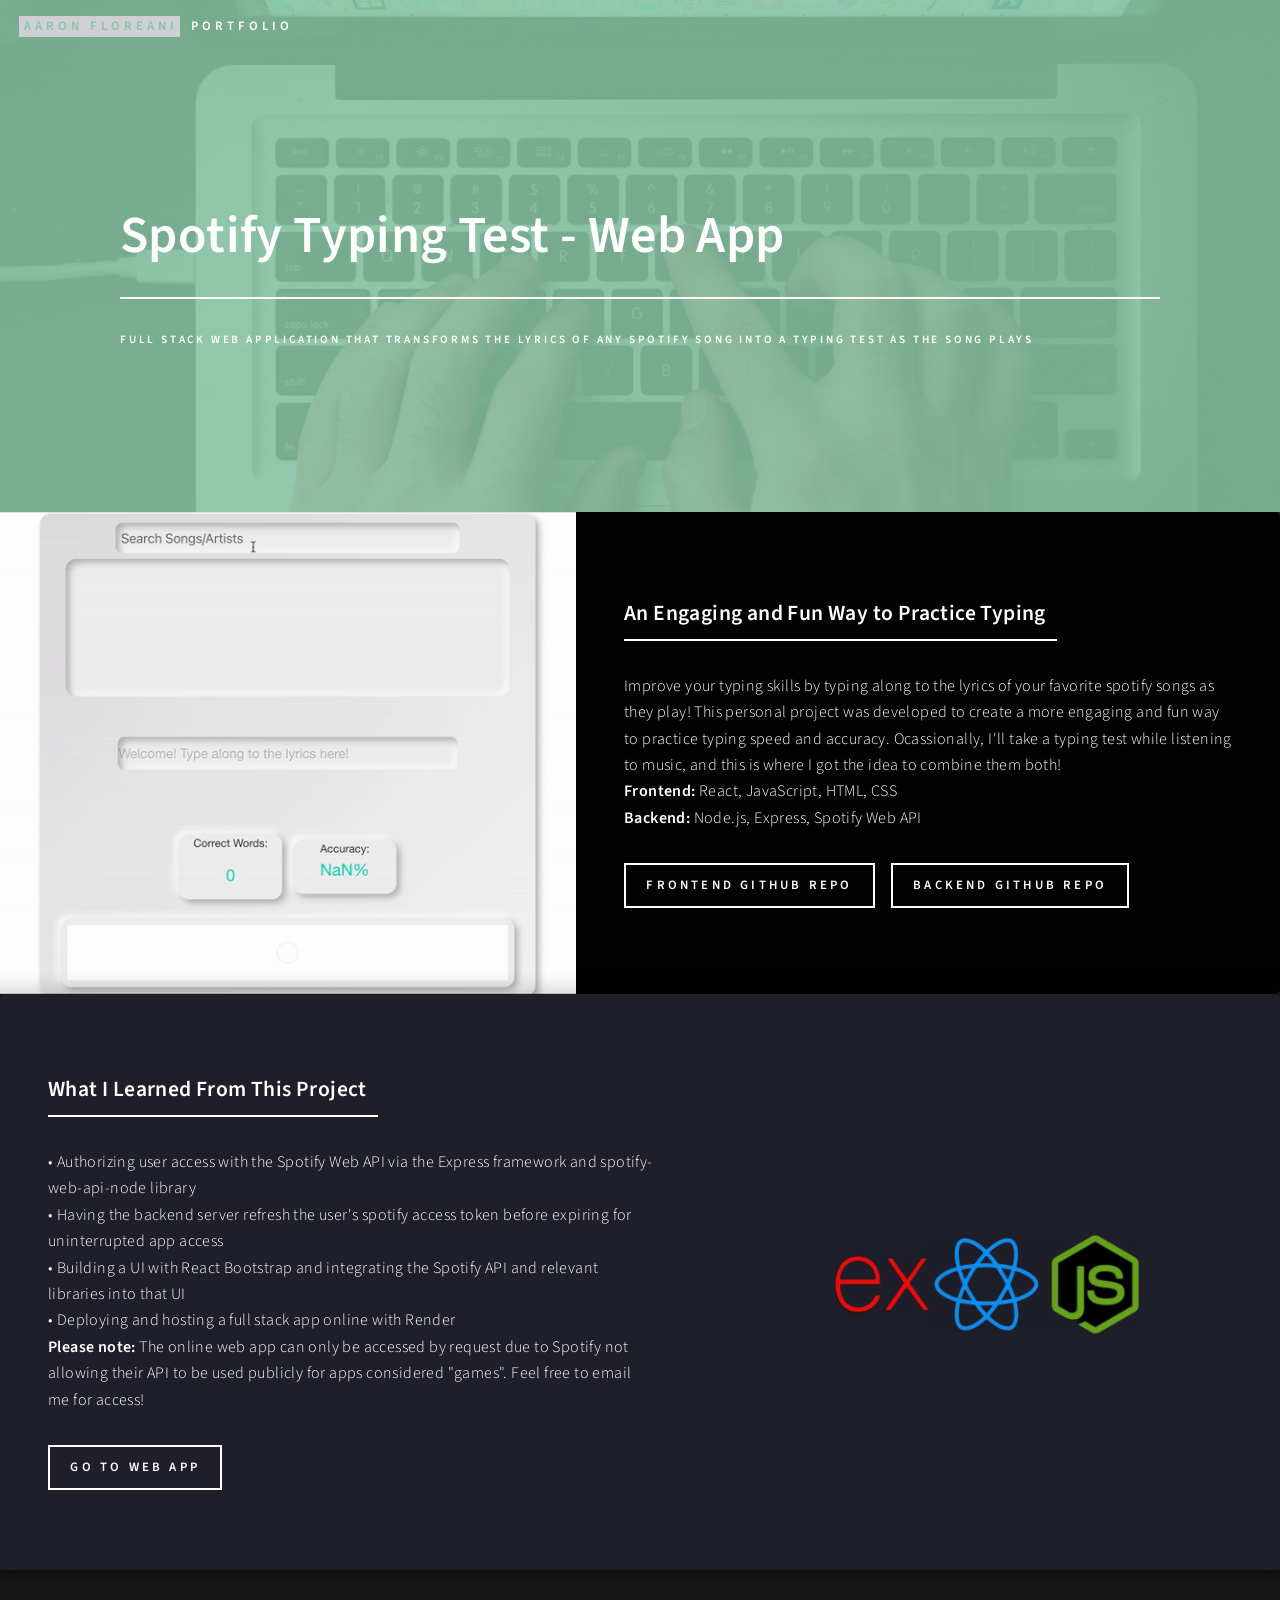
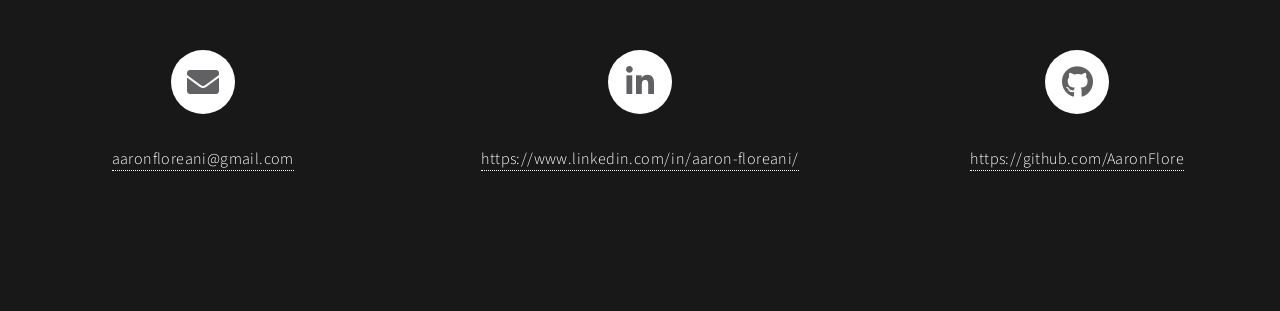
==== commit 6568ca46: "updated landing" ====
--- a/landing.html
+++ b/landing.html
@@ -31,10 +31,10 @@
 		<section id="banner" class="style6">
 			<div class="inner">
 				<span class="image">
-					<img src="images/pic07.jpg" alt="" />
+					<img src="images/typing.jpg" alt="" />
 				</span>
 				<header class="major">
-					<h1>Spotify Typing Test App</h1>
+					<h1>Spotify Typing Test - Web App</h1>
 				</header>
 				<div class="content">
 					<p>Full stack web application that transforms the lyrics of any Spotify song into a typing test as
@@ -57,12 +57,12 @@
 							<header class="major">
 								<h3>An Engaging and Fun Way to Practice Typing</h3>
 							</header>
-							<p> I used to jam out to music while taking online typying tests to work on my typing
-								speed/accuracy. However, I found myself getting bored and switching to just listening to
-								music instead. This is when I came up with the idea to combine both the lyrics from my
-								music and the typing test into one! I created this full stack web application in
-								JavaScript that transforms the lyrics of any Spotify song into a typing test as the song
-								plays! </p>
+							<p> Improve your typing skills by typing along to the lyrics of your favorite spotify songs as they play! 
+								This personal project was developed to create a more engaging and fun way to practice typing speed and accuracy. 
+								Ocassionally, I'll take a typing test while listening to music, and this is where I got the idea to combine them both!<br>
+								<b>Frontend:</b> React, JavaScript, HTML, CSS <br>
+								<b>Backend:</b> Node.js, Express, Spotify Web API <br>
+								 </p>
 							<ul class="actions">
 								<li><a href="https://github.com/AaronFlore/Lyric-Speed-Typer-Frontend"
 										class="button">Frontend Github Repo</a></li>
@@ -74,18 +74,21 @@
 				</section>
 				<section>
 					<a class="image">
-						<img src="images/pic13.jpg" alt="" data-position="top center" />
+						<img src="images/techStack.png" alt="" data-position="top center" />
 					</a>
 					<div class="content">
 						<div class="inner">
 							<header class="major">
-								<h3>Technologies Behind the App</h3>
+								<h3>What I Learned From This Project</h3>
 							</header>
-							<p> I used Spotify’s Web API, React, Node.js, and Express to develop this app. Unfortunately
-								Spotify doesn't allow their API to be used publicly for Web Apps considered "games".
-								Therefore the site can only be accessed if you send me the email address you've used for
-								your spotify account. Feel free to email me at aaronfloreani@gmail.com if you'd like
-								access to the site!</p>
+							<p> 
+								• Authorizing user access with the Spotify Web API via the Express framework and spotify-web-api-node library<br>
+								• Having the backend server refresh the user's spotify access token before expiring for uninterrupted app access<br>
+								• Building a UI with React Bootstrap and integrating the Spotify API and relevant libraries into that UI<br>
+								• Deploying and hosting a full stack app online with Render<br>
+								<b>Please note:</b> The online web app can only be accessed by request due to Spotify not allowing 
+								their API to be used publicly for apps considered "games". Feel free to email me for access!
+								</p>
 							<ul class="actions">
 								<li><a href="https://lyricspeedtyper.onrender.com/" class="button">Go to Web App</a>
 								</li>
--- a/assets/css/main.css
+++ b/assets/css/main.css
@@ -188,10 +188,8 @@
 }
 
 body {
-	background-image: url("cssImages/space3.jpg");
-	background-size: 70%;
-	background-repeat: repeat;
-	background-attachment: fixed;
+	background-color: #181818;
+
 }
 
 /* #28282B*/
@@ -2882,9 +2880,10 @@
 	overflow: hidden;
 	position: relative;
 	width: 40%;
-	border-radius: 50%;
+	border-radius: 10%;
 	flex: 1 0 26%;
 	margin: 1.9%;
+	box-shadow: 0px 0px 20px 5px rgba(0, 0, 0, 0.5);
 }
 
 .tiles article .image {
@@ -2924,7 +2923,7 @@
 	display: block;
 	height: 100%;
 	left: 0;
-	opacity: 0.95;
+	opacity: .75;
 	position: absolute;
 	width: 100%;
 	z-index: 2;
@@ -2964,40 +2963,29 @@
 }
 
 .tiles article:nth-child(6n - 5):before {
-	/*background-color: #87c5a4;*/
-	background-image: url("cssImages/green2.jpg");
-	background-size: 130%;
+	background-color: #87c5a4;
 }
 
 .tiles article:nth-child(6n - 4):before {
-	/*background-color: ##8d82c4*/
-	background-image: url("cssImages/moon3.jpg");
-	background-size: 105%;
+	background-color: #8ea9e8;
 }
 
 .tiles article:nth-child(6n - 3):before {
-	/*background-color: ##ec8d81*/
-	background-image: url("cssImages/purple.jpg");
-	background-size: 100%;
+	background-color: #ec8d81;
 }
 
 .tiles article:nth-child(6n - 2):before {
-	/*background-color: ##e7b788;*/
-	background-image: url("cssImages/planet2.jpg");
-	background-size: 100%;
+	background-color: #e7b788;
 }
 
 .tiles article:nth-child(6n - 1):before {
-	/*background-color: ##8ea9e8;*/
-	background-image: url("cssImages/blue.jpg");
-	background-size: 100%;
+	background-color: #8d82c4;
 }
 
 .tiles article:nth-child(6n):before {
-	/*background-color: #6fc3df;*/
-	background-image: url("cssImages/sand.jpg");
-	background-size: 100%;
-}
+	background-color: #6fc3df;
+}
+
 
 
 
@@ -3070,6 +3058,8 @@
 	-ms-flex-direction: row;
 	flex-direction: row;
 	background-color: #020202;
+	box-shadow: 0px 0px 20px 5px rgba(0, 0, 0, 0.5);
+	border-radius: 5px;
 }
 
 .spotlights>section>.image {
@@ -3518,7 +3508,7 @@
 	-webkit-align-items: center;
 	-ms-align-items: center;
 	align-items: center;
-	/*background-image: url("../../images/banner.jpg");*/
+	background-image: url("../../images/banner.jpg");
 	display: -moz-flex;
 	display: -webkit-flex;
 	display: -ms-flex;
@@ -3548,7 +3538,7 @@
 	-ms-transition-delay: 0.75s;
 	transition-delay: 0.75s;
 	pointer-events: none;
-	/*background-color: #28282B;*/
+	background-color: #28282B;
 	content: '';
 	display: block;
 	height: 100%;
@@ -3565,7 +3555,16 @@
 }
 
 #banner strong {
-	font-size: 1.2em;
+	color: #fff;
+	text-shadow:
+		0 0 7px #fff,
+		0 0 10px #fff,
+		0 0 21px #fff,
+		0 0 42px #0fa,
+		0 0 82px #0fa,
+		0 0 92px #0fa,
+		0 0 102px #0fa,
+		0 0 151px #0fa;
 }
 
 #banner>.inner {
@@ -3786,7 +3785,6 @@
 	margin: 1em;
 	text-align: center;
 	border-radius: 5px;
-	box-shadow: 0 4px 6px rgba(0, 0, 0, 0.1);
 	transition: all 0.3s ease-in-out;
 }
 
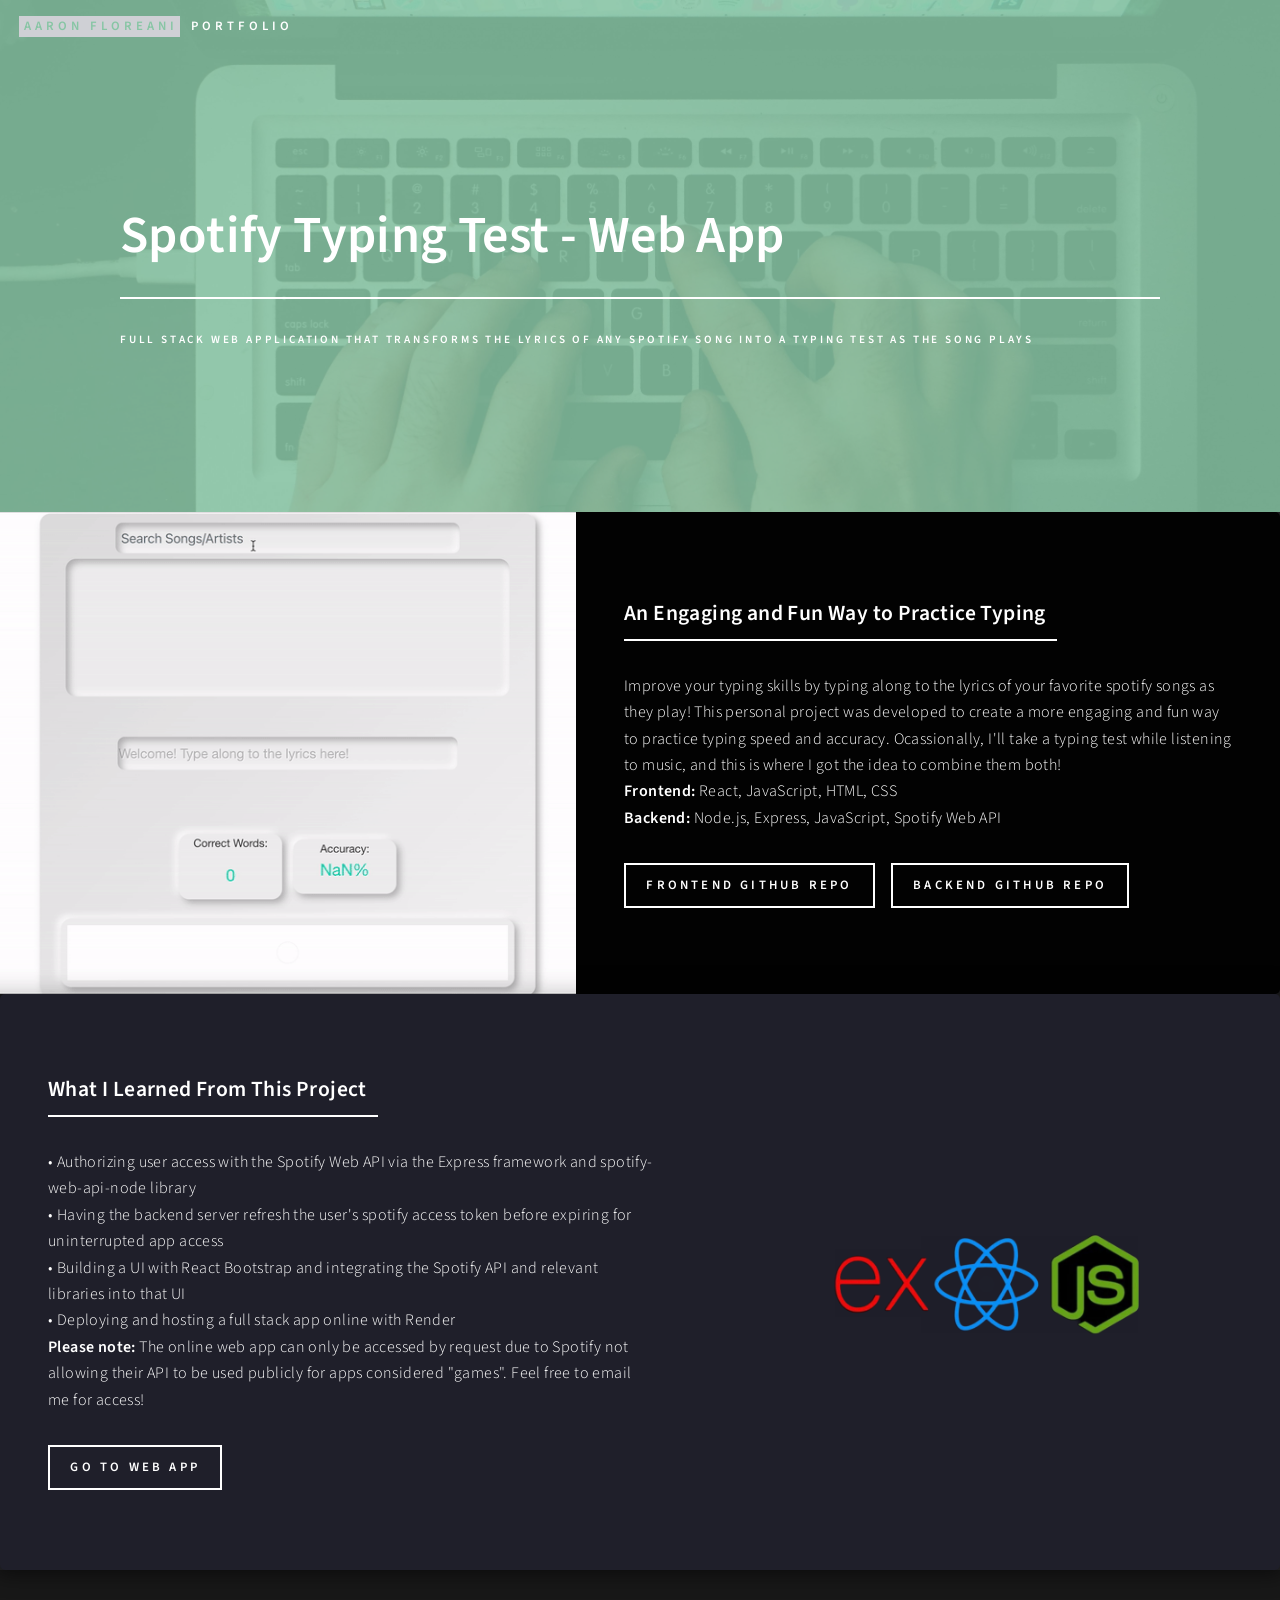
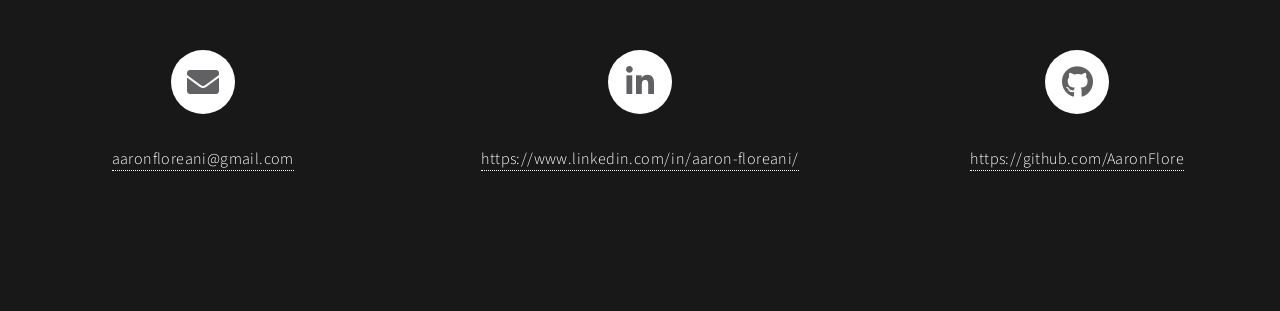
==== commit b36fe88a: "edits" ====
--- a/landing.html
+++ b/landing.html
@@ -61,7 +61,7 @@
 								This personal project was developed to create a more engaging and fun way to practice typing speed and accuracy. 
 								Ocassionally, I'll take a typing test while listening to music, and this is where I got the idea to combine them both!<br>
 								<b>Frontend:</b> React, JavaScript, HTML, CSS <br>
-								<b>Backend:</b> Node.js, Express, Spotify Web API <br>
+								<b>Backend:</b> Node.js, Express, JavaScript, Spotify Web API <br>
 								 </p>
 							<ul class="actions">
 								<li><a href="https://github.com/AaronFlore/Lyric-Speed-Typer-Frontend"
